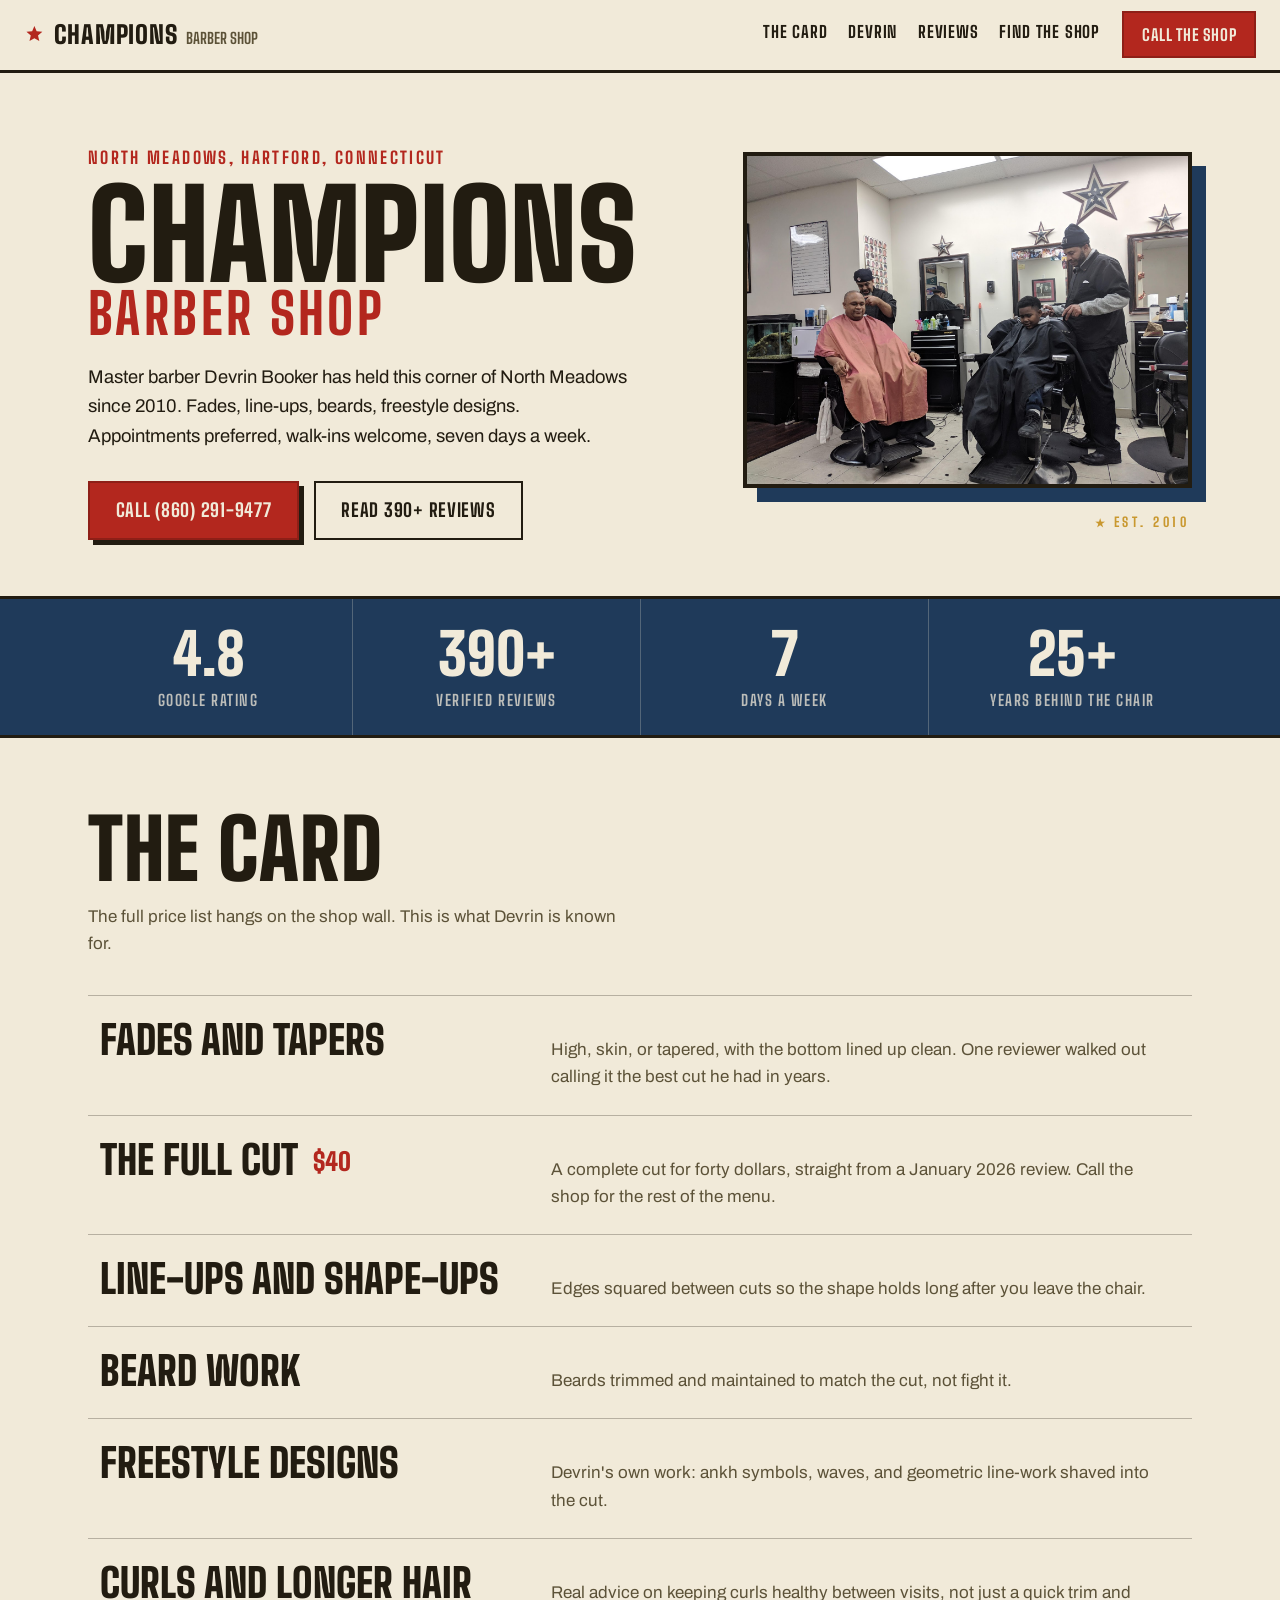
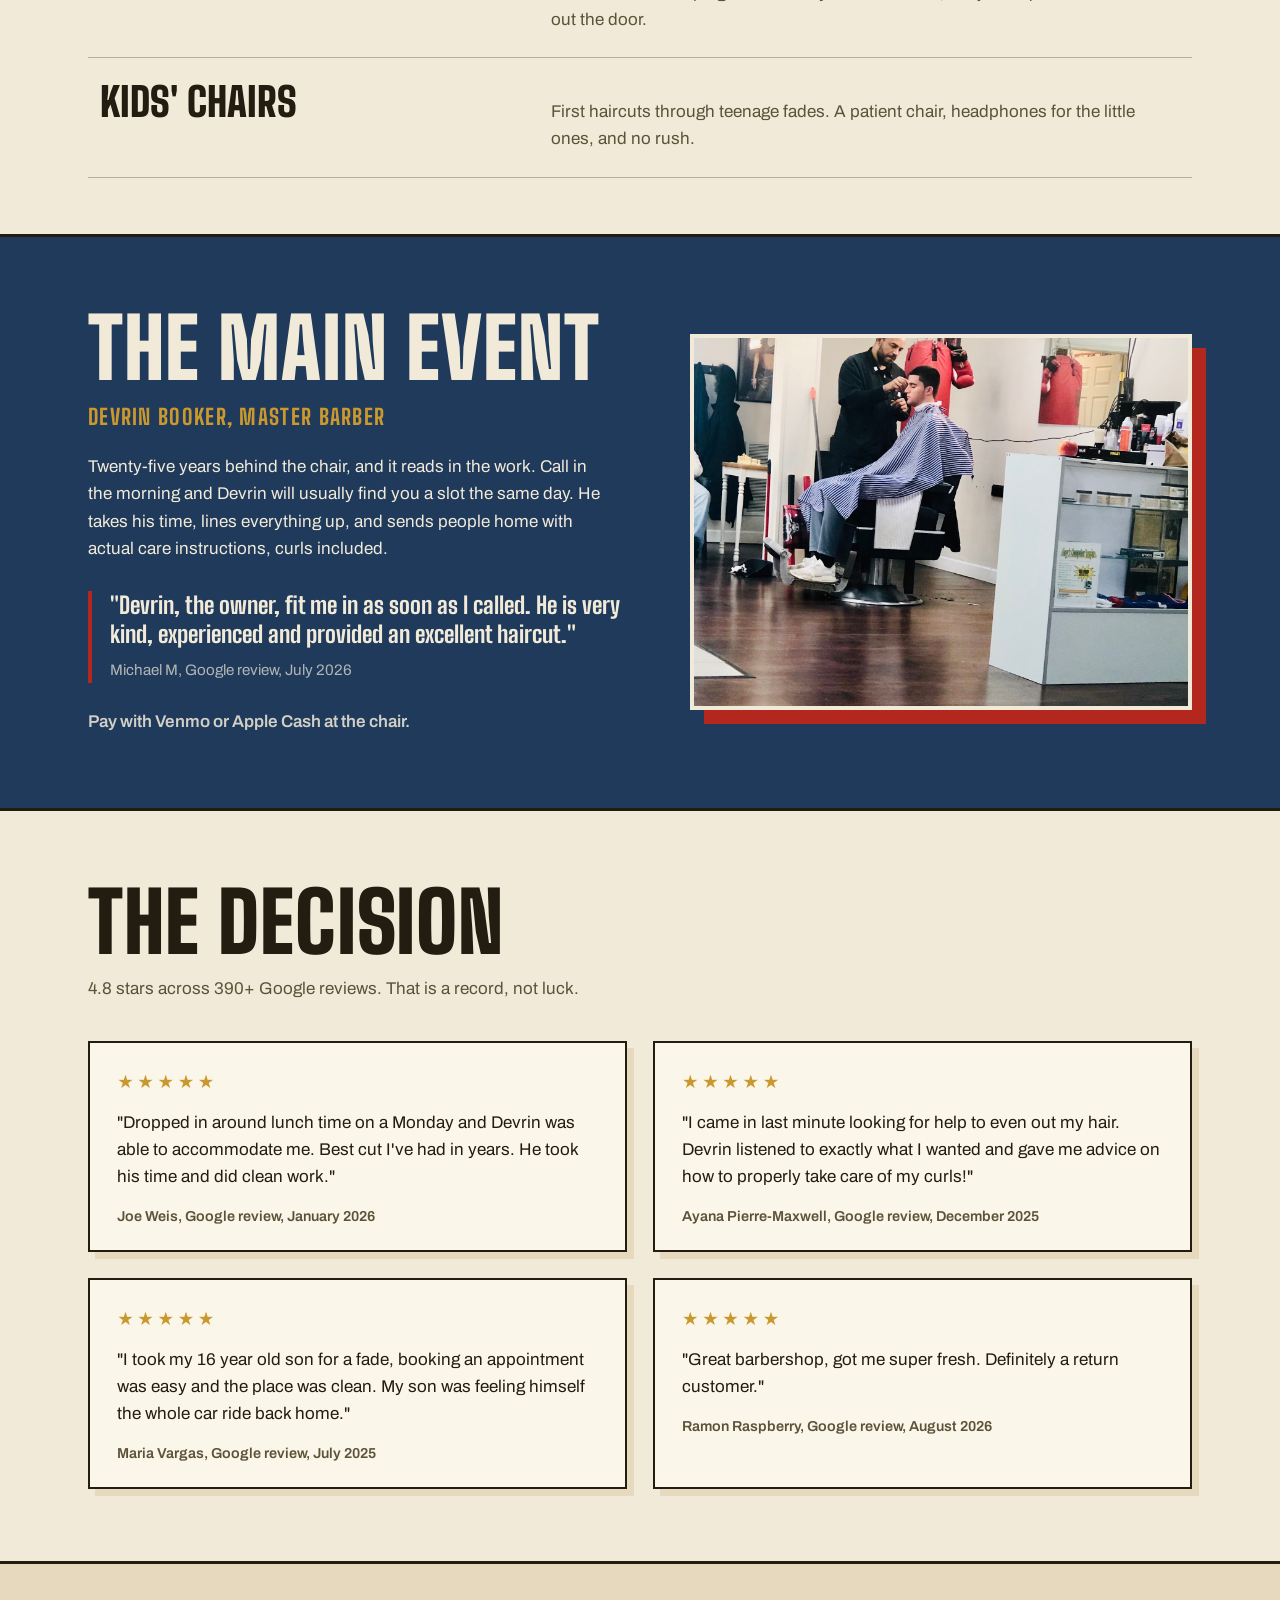
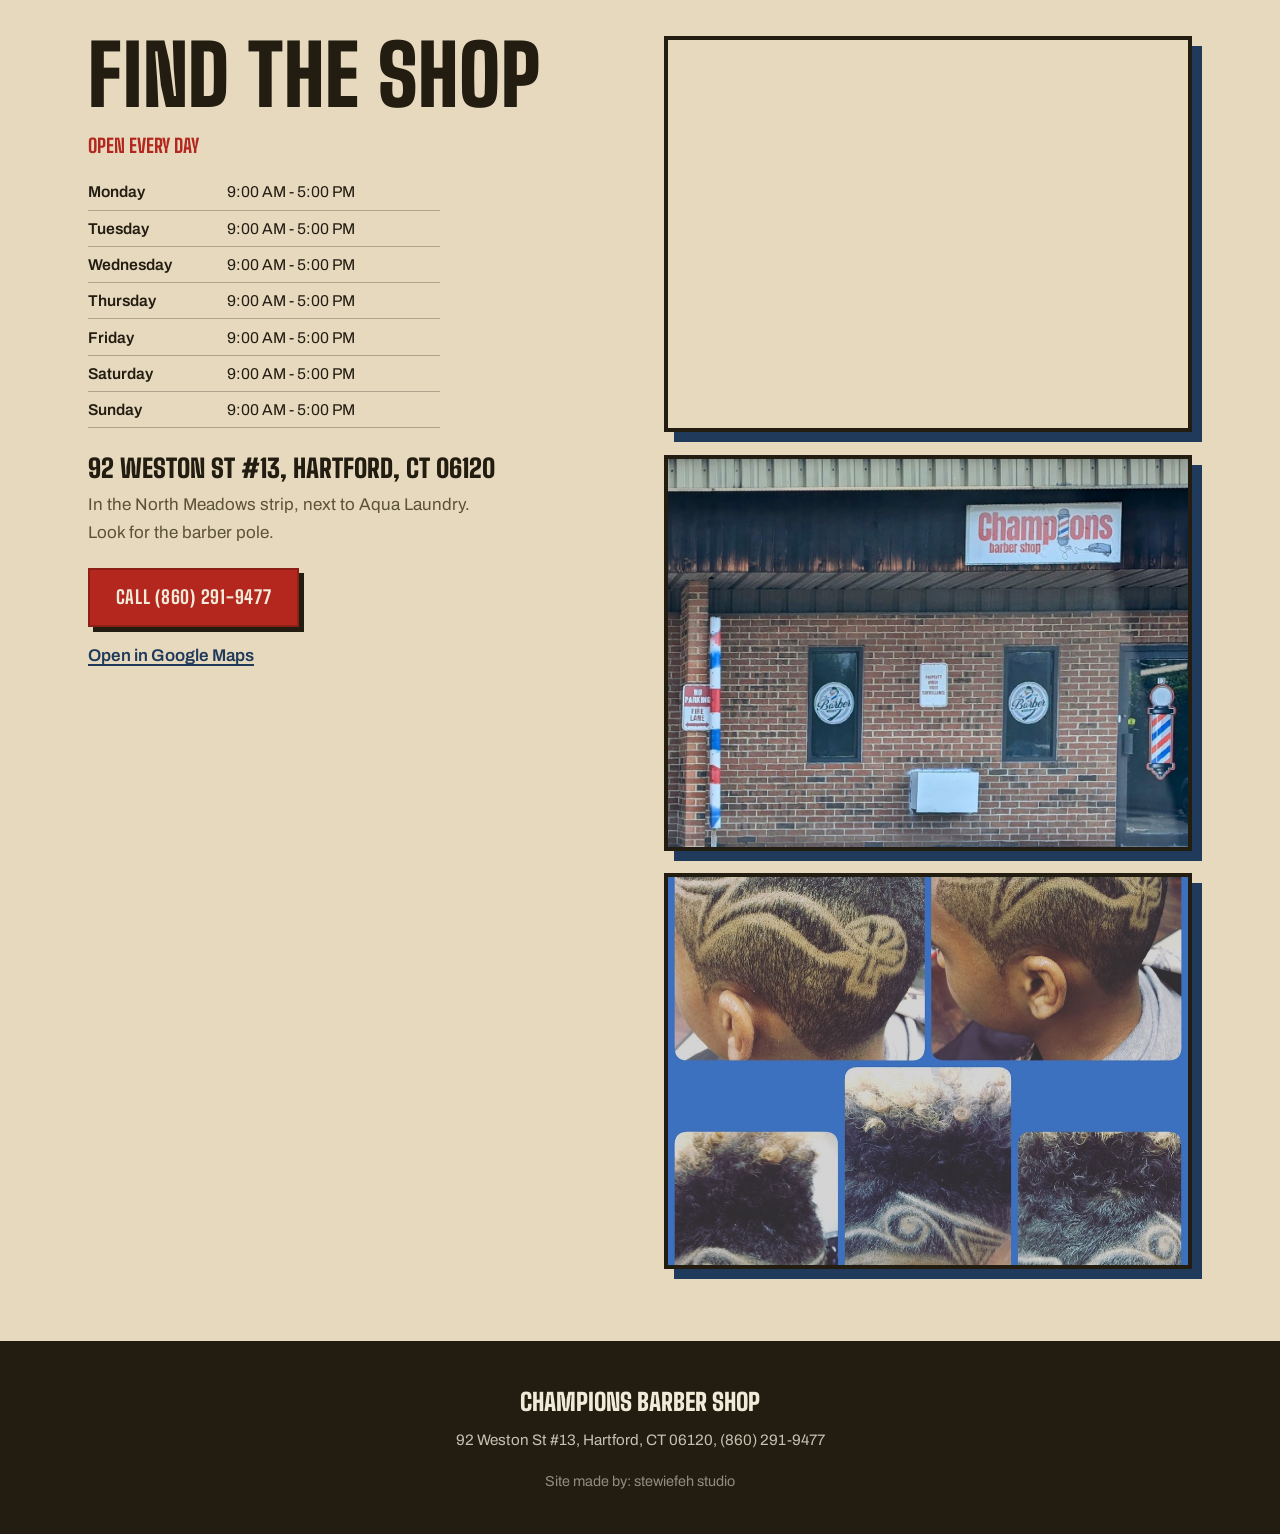
==== index.html @ edf08f4e "390+ review count, embed the Google Maps location in the visit section" ====
<!DOCTYPE html>
<html lang="en">
<head>
<meta charset="UTF-8">
<meta name="viewport" content="width=device-width, initial-scale=1.0">
<title>Champions Barber Shop | Master Barber Devrin Booker, Hartford CT</title>
<meta name="description" content="Champions Barber Shop, 92 Weston St, Hartford. Master barber Devrin Booker: fades, line-ups, beards, freestyle designs. 4.8 stars across 390+ reviews. Open seven days, 9 to 5. Call (860) 291-9477.">
<link rel="icon" type="image/svg+xml" href="favicon.svg">
<meta property="og:title" content="Champions Barber Shop, Hartford CT">
<meta property="og:description" content="Master barber Devrin Booker. Fades, line-ups, beards, freestyle designs. 4.8 stars across 390+ reviews. Open seven days a week.">
<meta property="og:type" content="website">
<meta property="og:image" content="img/storefront-neon.jpg">
<meta property="og:locale" content="en_US">
<link rel="preconnect" href="https://fonts.googleapis.com">
<link rel="preconnect" href="https://fonts.gstatic.com" crossorigin>
<link href="https://fonts.googleapis.com/css2?family=Big+Shoulders:opsz,wght@10..72,500;10..72,700;10..72,900&family=Archivo:wght@400;500;600;700&display=swap" rel="stylesheet">
<link rel="stylesheet" href="styles.css?v=11">
<script type="application/ld+json">
{
  "@context": "https://schema.org",
  "@type": "BarberShop",
  "name": "Champions Barber Shop",
  "telephone": "+18602919477",
  "address": {
    "@type": "PostalAddress",
    "streetAddress": "92 Weston St #13",
    "addressLocality": "Hartford",
    "addressRegion": "CT",
    "postalCode": "06120",
    "addressCountry": "US"
  },
  "openingHours": "Mo-Su 09:00-17:00",
  "aggregateRating": { "@type": "AggregateRating", "ratingValue": "4.8", "reviewCount": "391" }
}
</script>
</head>
<body>

<header class="topbar" id="top">
  <a class="brand" href="#top" aria-label="Champions Barber Shop, back to top">
    <svg class="brand-star" viewBox="0 0 64 64" aria-hidden="true"><path d="M32 6l6.9 16.3 17.6 1.5-13.4 11.6 4 17.2L32 43.7l-15.1 8.9 4-17.2L7.5 23.8l17.6-1.5z" fill="currentColor"/></svg>
    <span class="brand-word">Champions</span>
    <span class="brand-sub">Barber Shop</span>
  </a>
  <nav class="topnav" aria-label="Sections">
    <a href="#card">The Card</a>
    <a href="#main-event">Devrin</a>
    <a href="#decision">Reviews</a>
    <a href="#visit">Find the Shop</a>
  </nav>
  <a class="btn btn-call" href="tel:+18602919477">Call the shop</a>
</header>

<main>

<section class="hero">
  <div class="hero-copy">
    <p class="hero-where">North Meadows, Hartford, Connecticut</p>
    <h1 class="masthead">
      <span class="mast-line mast-1">Champions</span>
      <span class="mast-line mast-2">Barber Shop</span>
    </h1>
    <p class="hero-lede">Master barber Devrin Booker has held this corner of North Meadows since 2010. Fades, line-ups, beards, freestyle designs. Appointments preferred, walk-ins welcome, seven days a week.</p>
    <div class="hero-ctas">
      <a class="btn btn-primary" href="tel:+18602919477">Call (860) 291-9477</a>
      <a class="btn btn-ghost" href="#decision">Read 390+ reviews</a>
    </div>
  </div>
  <figure class="hero-photo">
    <img src="img/shop-interior.jpg" alt="Inside Champions Barber Shop, two barbers at work with the price list on the wall" width="1200" height="900" loading="eager">
      <figcaption class="photo-caption"><span class="star" aria-hidden="true">&#9733;</span> Est. 2010</figcaption>
  </figure>
</section>

<section class="tape" aria-label="The record in numbers">
  <div class="tape-grid">
    <div class="tape-cell"><span class="tape-num">4.8</span><span class="tape-label">Google rating</span></div>
    <div class="tape-cell"><span class="tape-num">390+</span><span class="tape-label">verified reviews</span></div>
    <div class="tape-cell"><span class="tape-num">7</span><span class="tape-label">days a week</span></div>
    <div class="tape-cell"><span class="tape-num">25+</span><span class="tape-label">years behind the chair</span></div>
  </div>
</section>

<section class="card-section" id="card">
  <div class="section-head">
    <h2 class="display">The Card</h2>
    <p class="section-note">The full price list hangs on the shop wall. This is what Devrin is known for.</p>
  </div>
  <ul class="bouts">
    <li class="bout">
      <h3>Fades and tapers</h3>
      <p>High, skin, or tapered, with the bottom lined up clean. One reviewer walked out calling it the best cut he had in years.</p>
    </li>
    <li class="bout">
      <h3>The full cut <span class="bout-price">$40</span></h3>
      <p>A complete cut for forty dollars, straight from a January 2026 review. Call the shop for the rest of the menu.</p>
    </li>
    <li class="bout">
      <h3>Line-ups and shape-ups</h3>
      <p>Edges squared between cuts so the shape holds long after you leave the chair.</p>
    </li>
    <li class="bout">
      <h3>Beard work</h3>
      <p>Beards trimmed and maintained to match the cut, not fight it.</p>
    </li>
    <li class="bout">
      <h3>Freestyle designs</h3>
      <p>Devrin's own work: ankh symbols, waves, and geometric line-work shaved into the cut.</p>
    </li>
    <li class="bout">
      <h3>Curls and longer hair</h3>
      <p>Real advice on keeping curls healthy between visits, not just a quick trim and out the door.</p>
    </li>
    <li class="bout">
      <h3>Kids' chairs</h3>
      <p>First haircuts through teenage fades. A patient chair, headphones for the little ones, and no rush.</p>
    </li>
  </ul>
</section>

<section class="main-event" id="main-event">
  <div class="event-inner">
    <div class="event-copy">
      <h2 class="display display-paper">The Main Event</h2>
      <p class="event-name">Devrin Booker, master barber</p>
      <p>Twenty-five years behind the chair, and it reads in the work. Call in the morning and Devrin will usually find you a slot the same day. He takes his time, lines everything up, and sends people home with actual care instructions, curls included.</p>
      <blockquote class="event-quote">
        <p>"Devrin, the owner, fit me in as soon as I called. He is very kind, experienced and provided an excellent haircut."</p>
        <cite>Michael M, Google review, July 2026</cite>
      </blockquote>
      <p class="event-pay">Pay with Venmo or Apple Cash at the chair.</p>
    </div>
    <figure class="event-photo">
      <img src="img/punching-bag.jpg" alt="Devrin cutting a client's hair, the shop's red punching bag in the corner behind them" width="1200" height="900">
    </figure>
  </div>
</section>

<section class="decision" id="decision">
  <div class="section-head">
    <h2 class="display">The Decision</h2>
    <p class="section-note">4.8 stars across 390+ Google reviews. That is a record, not luck.</p>
  </div>
  <div class="scorecards">
    <article class="scorecard">
      <p class="score-stars" aria-label="5 out of 5 stars"><span aria-hidden="true">&#9733;&#9733;&#9733;&#9733;&#9733;</span></p>
      <p class="score-quote">"Dropped in around lunch time on a Monday and Devrin was able to accommodate me. Best cut I've had in years. He took his time and did clean work."</p>
      <p class="score-meta">Joe Weis, Google review, January 2026</p>
    </article>
    <article class="scorecard">
      <p class="score-stars" aria-label="5 out of 5 stars"><span aria-hidden="true">&#9733;&#9733;&#9733;&#9733;&#9733;</span></p>
      <p class="score-quote">"I came in last minute looking for help to even out my hair. Devrin listened to exactly what I wanted and gave me advice on how to properly take care of my curls!"</p>
      <p class="score-meta">Ayana Pierre-Maxwell, Google review, December 2025</p>
    </article>
    <article class="scorecard">
      <p class="score-stars" aria-label="5 out of 5 stars"><span aria-hidden="true">&#9733;&#9733;&#9733;&#9733;&#9733;</span></p>
      <p class="score-quote">"I took my 16 year old son for a fade, booking an appointment was easy and the place was clean. My son was feeling himself the whole car ride back home."</p>
      <p class="score-meta">Maria Vargas, Google review, July 2025</p>
    </article>
    <article class="scorecard">
      <p class="score-stars" aria-label="5 out of 5 stars"><span aria-hidden="true">&#9733;&#9733;&#9733;&#9733;&#9733;</span></p>
      <p class="score-quote">"Great barbershop, got me super fresh. Definitely a return customer."</p>
      <p class="score-meta">Ramon Raspberry, Google review, August 2026</p>
    </article>
  </div>
</section>

<section class="visit" id="visit">
  <div class="visit-grid">
    <div class="visit-info">
      <h2 class="display">Find the Shop</h2>
      <p class="visit-hours-label">Open every day</p>
      <table class="hours">
        <caption class="sr-only">Opening hours, every day 9 AM to 5 PM</caption>
        <tbody>
          <tr><th scope="row">Monday</th><td>9:00 AM - 5:00 PM</td></tr>
          <tr><th scope="row">Tuesday</th><td>9:00 AM - 5:00 PM</td></tr>
          <tr><th scope="row">Wednesday</th><td>9:00 AM - 5:00 PM</td></tr>
          <tr><th scope="row">Thursday</th><td>9:00 AM - 5:00 PM</td></tr>
          <tr><th scope="row">Friday</th><td>9:00 AM - 5:00 PM</td></tr>
          <tr><th scope="row">Saturday</th><td>9:00 AM - 5:00 PM</td></tr>
          <tr><th scope="row">Sunday</th><td>9:00 AM - 5:00 PM</td></tr>
        </tbody>
      </table>
      <p class="visit-address">92 Weston St #13, Hartford, CT 06120</p>
      <p class="visit-detail">In the North Meadows strip, next to Aqua Laundry. Look for the barber pole.</p>
      <a class="btn btn-primary" href="tel:+18602919477">Call (860) 291-9477</a>
      <a class="maps-link" href="https://maps.google.com/?cid=4176339353806706583" target="_blank" rel="noopener">Open in Google Maps</a>
    </div>
    <div class="visit-photos">
      <iframe class="visit-map" src="https://www.google.com/maps?q=Champions%20Barber%20Shop%2C%2092%20Weston%20St%20%2313%2C%20Hartford%2C%20CT%2006120&output=embed" title="Map showing Champions Barber Shop at 92 Weston St, Hartford" allowfullscreen></iframe>
      <img src="img/storefront-pole.jpg" alt="The Champions Barber Shop storefront, brick facade with the barber pole out front" width="800" height="600">
      <img src="img/hair-art.jpg" alt="Freestyle designs shaved into clients' hair: an ankh, waves, and geometric patterns" width="800" height="600">
    </div>
  </div>
</section>

</main>

<footer class="footer">
  <p class="footer-name">Champions Barber Shop</p>
  <p class="footer-line">92 Weston St #13, Hartford, CT 06120, (860) 291-9477</p>
  <p class="footer-credit">Site made by: stewiefeh studio</p>
</footer>

</body>
</html>
---- styles.css ----
/* Champions Barber Shop: fight-card identity
   paper program stock, championship red, ring navy, gold reserved for stars */

:root {
  --paper: #F1EAD9;
  --paper-deep: #E6D9BE;
  --ink: #221C11;
  --ink-soft: #5C5238;
  --red: #B3271E;
  --red-deep: #8E1F17;
  --navy: #1F3A5A;
  --navy-deep: #16293F;
  --gold: #C9982F;
  --line: rgba(34, 28, 17, 0.28);
  --font-display: "Big Shoulders", "Arial Narrow", sans-serif;
  --font-body: "Archivo", system-ui, sans-serif;
}

* { margin: 0; padding: 0; box-sizing: border-box; }

html { scroll-behavior: smooth; }

body {
  background: var(--paper);
  color: var(--ink);
  font-family: var(--font-body);
  font-size: 1.0625rem;
  line-height: 1.6;
  -webkit-font-smoothing: antialiased;
}

img { display: block; max-width: 100%; height: auto; }

a { color: inherit; }

:focus-visible {
  outline: 3px solid var(--red);
  outline-offset: 3px;
}

.sr-only {
  position: absolute; width: 1px; height: 1px;
  overflow: hidden; clip: rect(0 0 0 0); white-space: nowrap;
}

/* ---------- type ---------- */

.display {
  font-family: var(--font-display);
  font-weight: 900;
  font-size: clamp(2.9rem, 7vw, 5.2rem);
  line-height: 0.94;
  text-transform: uppercase;
  letter-spacing: 0.01em;
}

.display-paper { color: var(--paper); }

.section-head {
  max-width: 69rem;
  margin: 0 auto;
}

.section-note {
  margin-top: 0.9rem;
  max-width: 34rem;
  color: var(--ink-soft);
}

/* ---------- buttons ---------- */

.btn {
  display: inline-block;
  font-family: var(--font-display);
  font-weight: 700;
  font-size: 1.15rem;
  letter-spacing: 0.04em;
  text-transform: uppercase;
  text-decoration: none;
  padding: 0.8rem 1.6rem;
  border: 2px solid var(--ink);
  transition: transform 0.18s ease, box-shadow 0.18s ease, background-color 0.18s ease, color 0.18s ease;
}

.btn-primary {
  background: var(--red);
  border-color: var(--red-deep);
  color: var(--paper);
  box-shadow: 5px 5px 0 var(--ink);
}

.btn-primary:hover {
  transform: translate(-2px, -2px);
  box-shadow: 8px 8px 0 var(--ink);
}

.btn-primary:active { transform: translate(2px, 2px); box-shadow: 1px 1px 0 var(--ink); }

.btn-ghost {
  background: transparent;
  color: var(--ink);
  border-color: var(--ink);
}

.btn-ghost:hover { background: var(--ink); color: var(--paper); }

.btn-call {
  background: var(--red);
  border-color: var(--red-deep);
  color: var(--paper);
  padding: 0.55rem 1.1rem;
  font-size: 1rem;
  box-shadow: none;
}

.btn-call:hover { background: var(--red-deep); transform: none; }

/* ---------- topbar ---------- */

.topbar {
  position: sticky;
  top: 0;
  z-index: 20;
  display: flex;
  align-items: center;
  gap: 1.4rem;
  padding: 0.7rem 1.5rem;
  background: var(--paper);
  border-bottom: 3px solid var(--ink);
}

.brand {
  display: flex;
  align-items: baseline;
  gap: 0.55rem;
  text-decoration: none;
}

.brand-star { width: 1.3rem; height: 1.3rem; color: var(--red); align-self: center; }

.brand-word {
  font-family: var(--font-display);
  font-weight: 900;
  font-size: 1.55rem;
  text-transform: uppercase;
  letter-spacing: 0.03em;
}

.brand-sub {
  font-family: var(--font-display);
  font-weight: 600;
  font-size: 0.95rem;
  text-transform: uppercase;
  color: var(--ink-soft);
}

.topnav {
  display: flex;
  gap: 1.3rem;
  margin-left: auto;
}

.topnav a {
  font-family: var(--font-display);
  font-weight: 700;
  font-size: 1.02rem;
  text-transform: uppercase;
  letter-spacing: 0.05em;
  text-decoration: none;
  color: var(--ink);
  border-bottom: 3px solid transparent;
  padding-bottom: 0.15rem;
  transition: border-color 0.18s ease;
}

.topnav a:hover { border-bottom-color: var(--red); }

/* ---------- hero ---------- */

.hero {
  display: grid;
  grid-template-columns: minmax(0, 1.15fr) minmax(0, 0.85fr);
  gap: 3rem;
  align-items: center;
  max-width: 72rem;
  margin: 0 auto;
  padding: 4.5rem 1.5rem 3.5rem;
}

.hero-where {
  font-family: var(--font-display);
  font-weight: 700;
  font-size: 1.05rem;
  letter-spacing: 0.14em;
  text-transform: uppercase;
  color: var(--red);
}

.masthead {
  margin-top: 0.6rem;
  font-family: var(--font-display);
  text-transform: uppercase;
  line-height: 0.88;
}

.mast-line { display: block; }

.mast-1 {
  font-size: clamp(3.6rem, 9.6vw, 8.2rem);
  font-weight: 900;
  letter-spacing: 0.005em;
}

.mast-2 {
  font-size: clamp(1.8rem, 4.4vw, 3.7rem);
  font-weight: 700;
  color: var(--red);
  letter-spacing: 0.06em;
}

.hero-lede {
  margin-top: 1.5rem;
  max-width: 34rem;
  font-size: 1.15rem;
}

.hero-ctas {
  margin-top: 1.9rem;
  display: flex;
  flex-wrap: wrap;
  gap: 0.9rem;
}

.hero-photo {
  position: relative;
  margin: 0;
}

.hero-photo img {
  border: 4px solid var(--ink);
  box-shadow: 14px 14px 0 var(--navy);
  aspect-ratio: 4 / 3;
  object-fit: cover;
  width: 100%;
}

.photo-caption {
  display: flex;
  justify-content: flex-end;
  align-items: center;
  gap: 0.55rem;
  margin-top: 1.5rem;
  padding-right: 0.15rem;
  font-family: var(--font-display);
  font-size: 0.82rem;
  font-weight: 700;
  letter-spacing: 0.28em;
  text-transform: uppercase;
  color: var(--gold);
}

.photo-caption .star { font-size: 0.7rem; letter-spacing: 0; }





/* ---------- tape (tale of the tape) ---------- */

.tape {
  border-top: 3px solid var(--ink);
  border-bottom: 3px solid var(--ink);
  background: var(--navy);
  color: var(--paper);
}

.tape-grid {
  max-width: 72rem;
  margin: 0 auto;
  display: grid;
  grid-template-columns: repeat(4, 1fr);
}

.tape-cell {
  padding: 1.6rem 1rem 1.4rem;
  text-align: center;
  border-left: 1px solid rgba(241, 234, 217, 0.25);
}

.tape-cell:first-child { border-left: none; }

.tape-num {
  display: block;
  font-family: var(--font-display);
  font-weight: 900;
  font-size: clamp(2.4rem, 4.5vw, 3.6rem);
  line-height: 1;
}

.tape-label {
  display: block;
  margin-top: 0.35rem;
  font-family: var(--font-display);
  font-weight: 600;
  font-size: 0.95rem;
  letter-spacing: 0.1em;
  text-transform: uppercase;
  color: rgba(241, 234, 217, 0.75);
}

/* ---------- the card ---------- */

.card-section { max-width: 72rem; margin: 0 auto; padding: 4.5rem 1.5rem 3.5rem; }

.bouts { list-style: none; margin-top: 2.4rem; }

.bout {
  display: grid;
  grid-template-columns: minmax(0, 0.8fr) minmax(0, 1.2fr);
  gap: 2rem;
  align-items: baseline;
  padding: 1.5rem 0.75rem;
  border-top: 1px solid var(--line);
  transition: background-color 0.2s ease;
}

.bout:last-child { border-bottom: 1px solid var(--line); }

.bout:hover { background: var(--paper-deep); }

.bout h3 {
  font-family: var(--font-display);
  font-weight: 900;
  font-size: clamp(1.7rem, 3.4vw, 2.5rem);
  line-height: 1;
  text-transform: uppercase;
}

.bout-price {
  font-size: 0.62em;
  color: var(--red);
  margin-left: 0.35rem;
  vertical-align: middle;
}

.bout p { color: var(--ink-soft); max-width: 38rem; }

/* ---------- main event ---------- */

.main-event {
  background: var(--navy);
  color: var(--paper);
  border-top: 3px solid var(--ink);
  border-bottom: 3px solid var(--ink);
}

.event-inner {
  max-width: 72rem;
  margin: 0 auto;
  padding: 4.5rem 1.5rem;
  display: grid;
  grid-template-columns: minmax(0, 1.05fr) minmax(0, 0.95fr);
  gap: 3rem;
  align-items: center;
}

.event-name {
  margin-top: 0.8rem;
  font-family: var(--font-display);
  font-weight: 700;
  font-size: 1.35rem;
  letter-spacing: 0.06em;
  text-transform: uppercase;
  color: var(--gold);
}

.event-copy > p:not(.event-name):not(.event-pay) { margin-top: 1.2rem; max-width: 32rem; }

.event-copy p + p { margin-top: 1rem; }

.event-quote {
  margin-top: 1.8rem;
  padding-left: 1.1rem;
  border-left: 4px solid var(--red);
}

.event-quote p {
  font-family: var(--font-display);
  font-weight: 700;
  font-size: 1.45rem;
  line-height: 1.25;
}

.event-quote cite {
  display: block;
  margin-top: 0.6rem;
  font-style: normal;
  font-size: 0.95rem;
  color: rgba(241, 234, 217, 0.7);
}

.event-pay {
  margin-top: 1.6rem;
  font-weight: 600;
  color: rgba(241, 234, 217, 0.85);
}

.event-photo img {
  border: 4px solid var(--paper);
  box-shadow: 14px 14px 0 var(--red);
  aspect-ratio: 4 / 3;
  object-fit: cover;
  width: 100%;
}

/* ---------- the decision ---------- */

.decision { max-width: 72rem; margin: 0 auto; padding: 4.5rem 1.5rem; }

.scorecards {
  margin-top: 2.4rem;
  display: grid;
  grid-template-columns: repeat(2, 1fr);
  gap: 1.6rem;
}

.scorecard {
  background: #FBF6EA;
  border: 2px solid var(--ink);
  padding: 1.6rem 1.7rem 1.4rem;
  box-shadow: 7px 7px 0 var(--paper-deep);
  transition: transform 0.22s ease, box-shadow 0.22s ease;
}

.scorecard:hover {
  transform: translateY(-4px) rotate(-0.4deg);
  box-shadow: 10px 11px 0 var(--paper-deep);
}

.score-stars { color: var(--gold); font-size: 1.15rem; letter-spacing: 0.2em; }

.score-quote { margin-top: 0.7rem; }

.score-meta {
  margin-top: 0.9rem;
  font-size: 0.9rem;
  font-weight: 600;
  color: var(--ink-soft);
}

/* ---------- visit ---------- */

.visit { border-top: 3px solid var(--ink); background: var(--paper-deep); }

.visit-grid {
  max-width: 72rem;
  margin: 0 auto;
  padding: 4.5rem 1.5rem;
  display: grid;
  grid-template-columns: minmax(0, 1fr) minmax(0, 1fr);
  gap: 3rem;
  align-items: start;
}

.visit-hours-label {
  margin-top: 1rem;
  font-family: var(--font-display);
  font-weight: 700;
  font-size: 1.2rem;
  text-transform: uppercase;
  color: var(--red);
}

.hours {
  margin-top: 0.8rem;
  border-collapse: collapse;
  width: 100%;
  max-width: 22rem;
}

.hours th, .hours td {
  text-align: left;
  padding: 0.32rem 0;
  border-bottom: 1px solid var(--line);
  font-size: 0.98rem;
}

.hours th { font-weight: 600; }

.visit-address {
  margin-top: 1.6rem;
  font-family: var(--font-display);
  font-weight: 900;
  font-size: 1.6rem;
  line-height: 1.15;
  text-transform: uppercase;
}

.visit-detail { margin-top: 0.5rem; color: var(--ink-soft); max-width: 24rem; }

.visit-info .btn-primary { margin-top: 1.4rem; }

.maps-link {
  display: block;
  width: fit-content;
  margin-top: 0.9rem;
  font-weight: 600;
  color: var(--navy);
  text-decoration-thickness: 2px;
  text-underline-offset: 3px;
}

.maps-link:hover { color: var(--red); }

.visit-photos { display: grid; gap: 1.4rem; }

.visit-map {
  width: 100%;
  aspect-ratio: 4 / 3;
  border: 4px solid var(--ink);
  box-shadow: 10px 10px 0 var(--navy);
}

.visit-photos img {
  border: 4px solid var(--ink);
  box-shadow: 10px 10px 0 var(--navy);
  aspect-ratio: 4 / 3;
  object-fit: cover;
  width: 100%;
}

/* ---------- footer ---------- */

.footer {
  background: var(--ink);
  color: rgba(241, 234, 217, 0.8);
  text-align: center;
  padding: 2.6rem 1.5rem;
}

.footer-name {
  font-family: var(--font-display);
  font-weight: 900;
  font-size: 1.5rem;
  text-transform: uppercase;
  color: var(--paper);
}

.footer-line { margin-top: 0.4rem; font-size: 0.95rem; }

.footer-credit { margin-top: 1.1rem; font-size: 0.9rem; color: rgba(241, 234, 217, 0.55); }

.mast-line {
  clip-path: inset(0 100% 0 0);
  animation: stamp 0.55s cubic-bezier(0.2, 0.8, 0.3, 1) forwards;
}

.mast-2 { animation-delay: 0.12s; }

.hero-where, .hero-lede, .hero-ctas, .hero-photo {
  opacity: 0;
  animation: rise 0.45s ease forwards;
}

.hero-where { animation-delay: 0.04s; }
.hero-lede { animation-delay: 0.14s; }
.hero-ctas { animation-delay: 0.22s; }
.hero-photo { animation-delay: 0.16s; }


@keyframes stamp { to { clip-path: inset(0 0 0 0); } }

@keyframes rise { to { opacity: 1; transform: none; } }


@media (prefers-reduced-motion: reduce) {
  html { scroll-behavior: auto; }
  .mast-line { clip-path: none; animation: none; }
  .hero-where, .hero-lede, .hero-ctas, .hero-photo { animation: none; opacity: 1; }
  .btn, .scorecard, .bout, .topnav a { transition: none; }
}

/* ---------- responsive ---------- */

@media (max-width: 920px) {
  .tape-label { font-size: 1.05rem; }
  .hero { grid-template-columns: 1fr; gap: 2.4rem; padding-top: 3.2rem; }
  .hero-photo { max-width: 34rem; }
  .tape-grid { grid-template-columns: repeat(2, 1fr); }
  .tape-cell:nth-child(odd) { border-left: none; }
  .tape-cell:nth-child(n+3) { border-top: 1px solid rgba(241, 234, 217, 0.25); }
  .bout { grid-template-columns: 1fr; gap: 0.5rem; padding: 1.25rem 0.5rem; }
  .event-inner { grid-template-columns: 1fr; gap: 2.2rem; }
  .scorecards { grid-template-columns: 1fr; }
  .visit-grid { grid-template-columns: 1fr; gap: 2.4rem; }
}

@media (max-width: 700px) {
  .topnav { display: none; }
  .brand-sub { display: none; }
  .topbar { justify-content: space-between; }
  .display { font-size: clamp(2.5rem, 10vw, 3.4rem); }
}
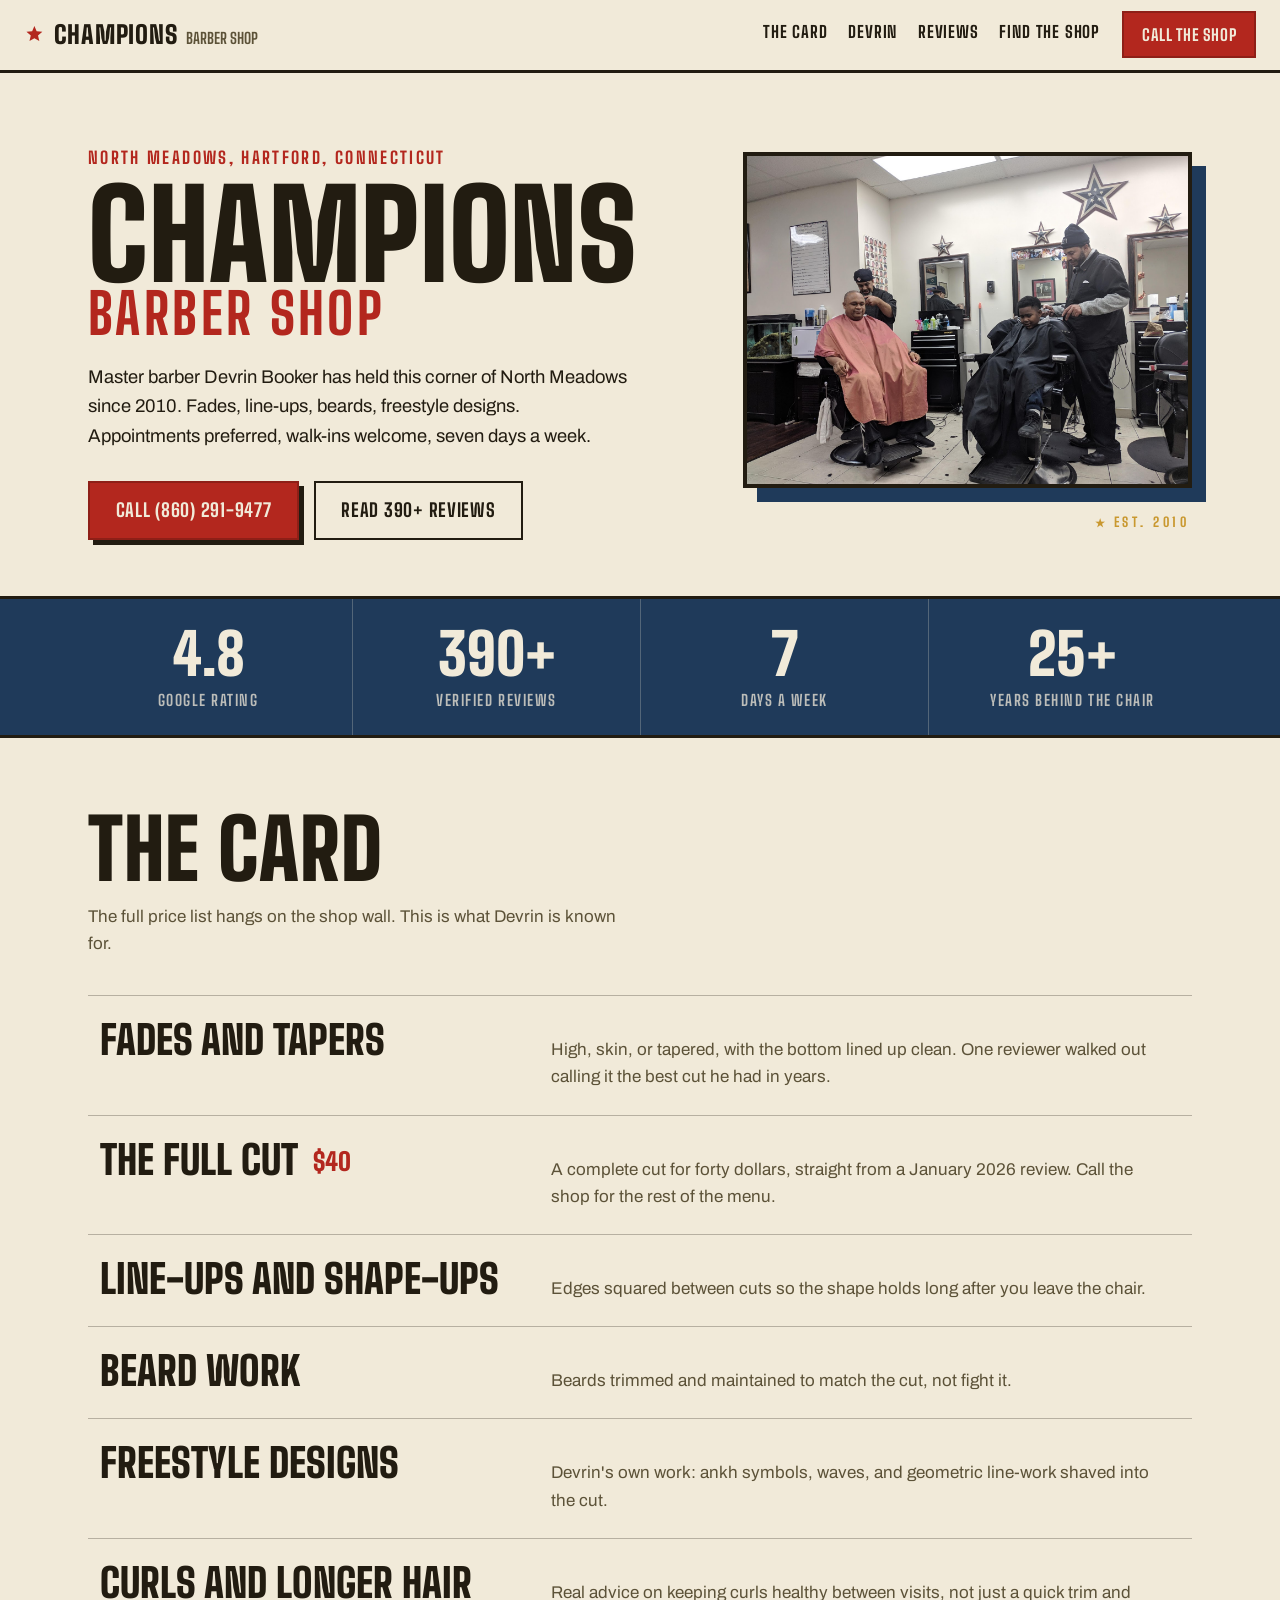
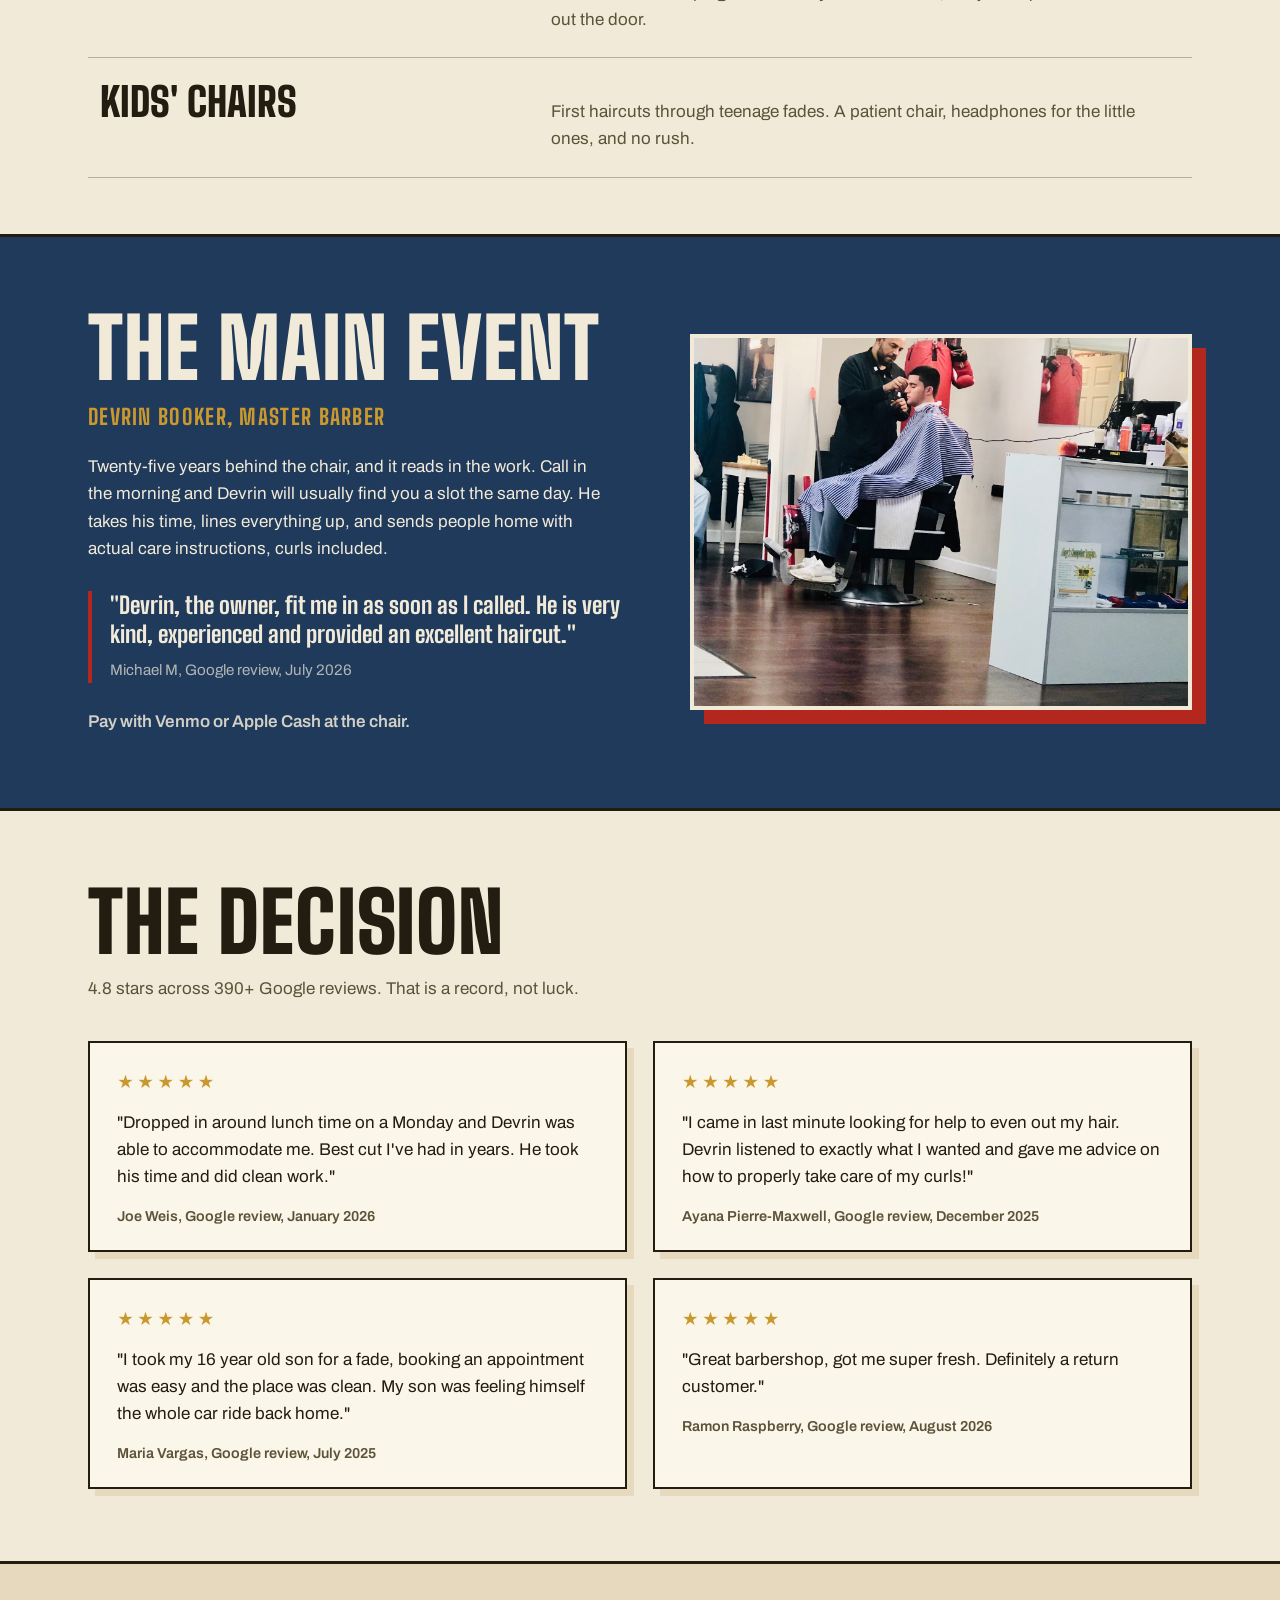
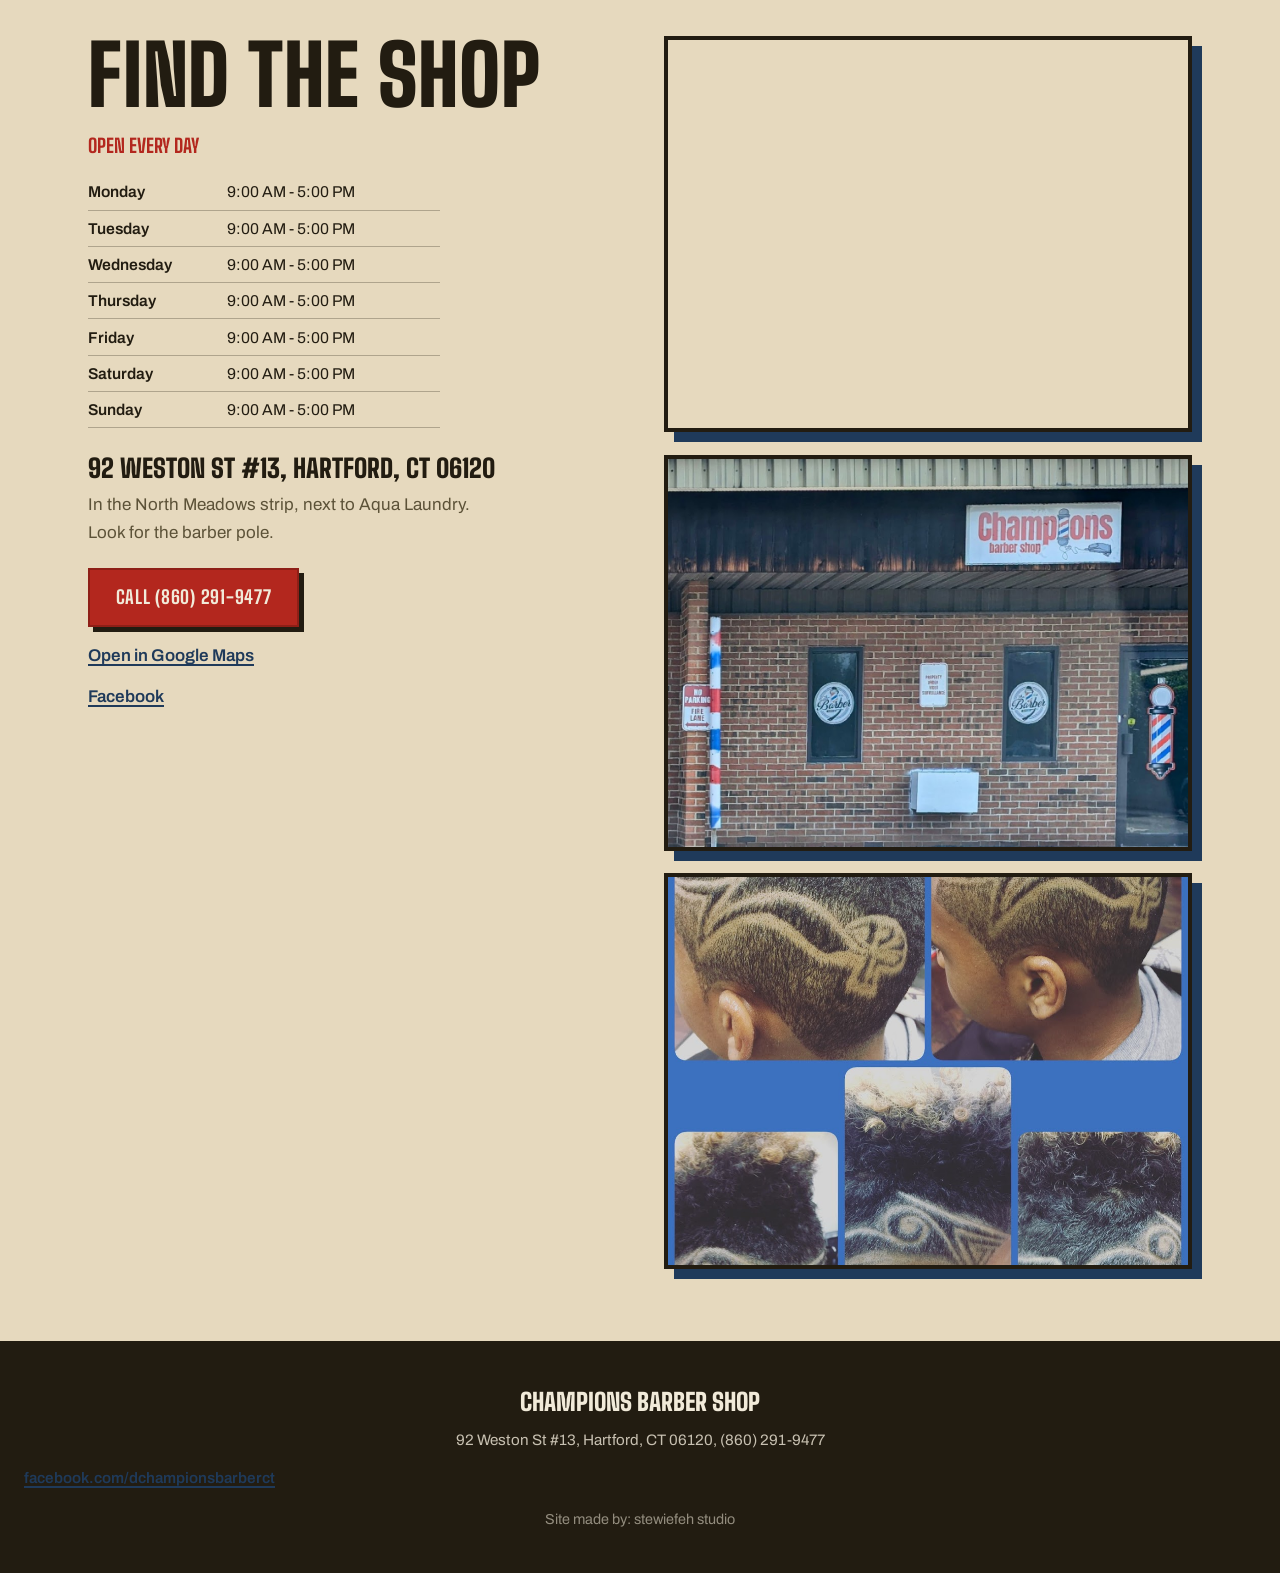
==== commit a8134ba2: "Add the shop's Facebook page to the visit section, footer, and schema" ====
--- a/index.html
+++ b/index.html
@@ -30,6 +30,7 @@
     "addressCountry": "US"
   },
   "openingHours": "Mo-Su 09:00-17:00",
+  "sameAs": [ "https://www.facebook.com/dchampionsbarberct/" ],
   "aggregateRating": { "@type": "AggregateRating", "ratingValue": "4.8", "reviewCount": "391" }
 }
 </script>
@@ -186,6 +187,7 @@
       <p class="visit-detail">In the North Meadows strip, next to Aqua Laundry. Look for the barber pole.</p>
       <a class="btn btn-primary" href="tel:+18602919477">Call (860) 291-9477</a>
       <a class="maps-link" href="https://maps.google.com/?cid=4176339353806706583" target="_blank" rel="noopener">Open in Google Maps</a>
+      <a class="maps-link" href="https://www.facebook.com/dchampionsbarberct/" target="_blank" rel="noopener">Facebook</a>
     </div>
     <div class="visit-photos">
       <iframe class="visit-map" src="https://www.google.com/maps?q=Champions%20Barber%20Shop%2C%2092%20Weston%20St%20%2313%2C%20Hartford%2C%20CT%2006120&output=embed" title="Map showing Champions Barber Shop at 92 Weston St, Hartford" allowfullscreen></iframe>
@@ -200,6 +202,7 @@
 <footer class="footer">
   <p class="footer-name">Champions Barber Shop</p>
   <p class="footer-line">92 Weston St #13, Hartford, CT 06120, (860) 291-9477</p>
+  <p class="footer-line"><a class="maps-link" href="https://www.facebook.com/dchampionsbarberct/" target="_blank" rel="noopener">facebook.com/dchampionsbarberct</a></p>
   <p class="footer-credit">Site made by: stewiefeh studio</p>
 </footer>
 
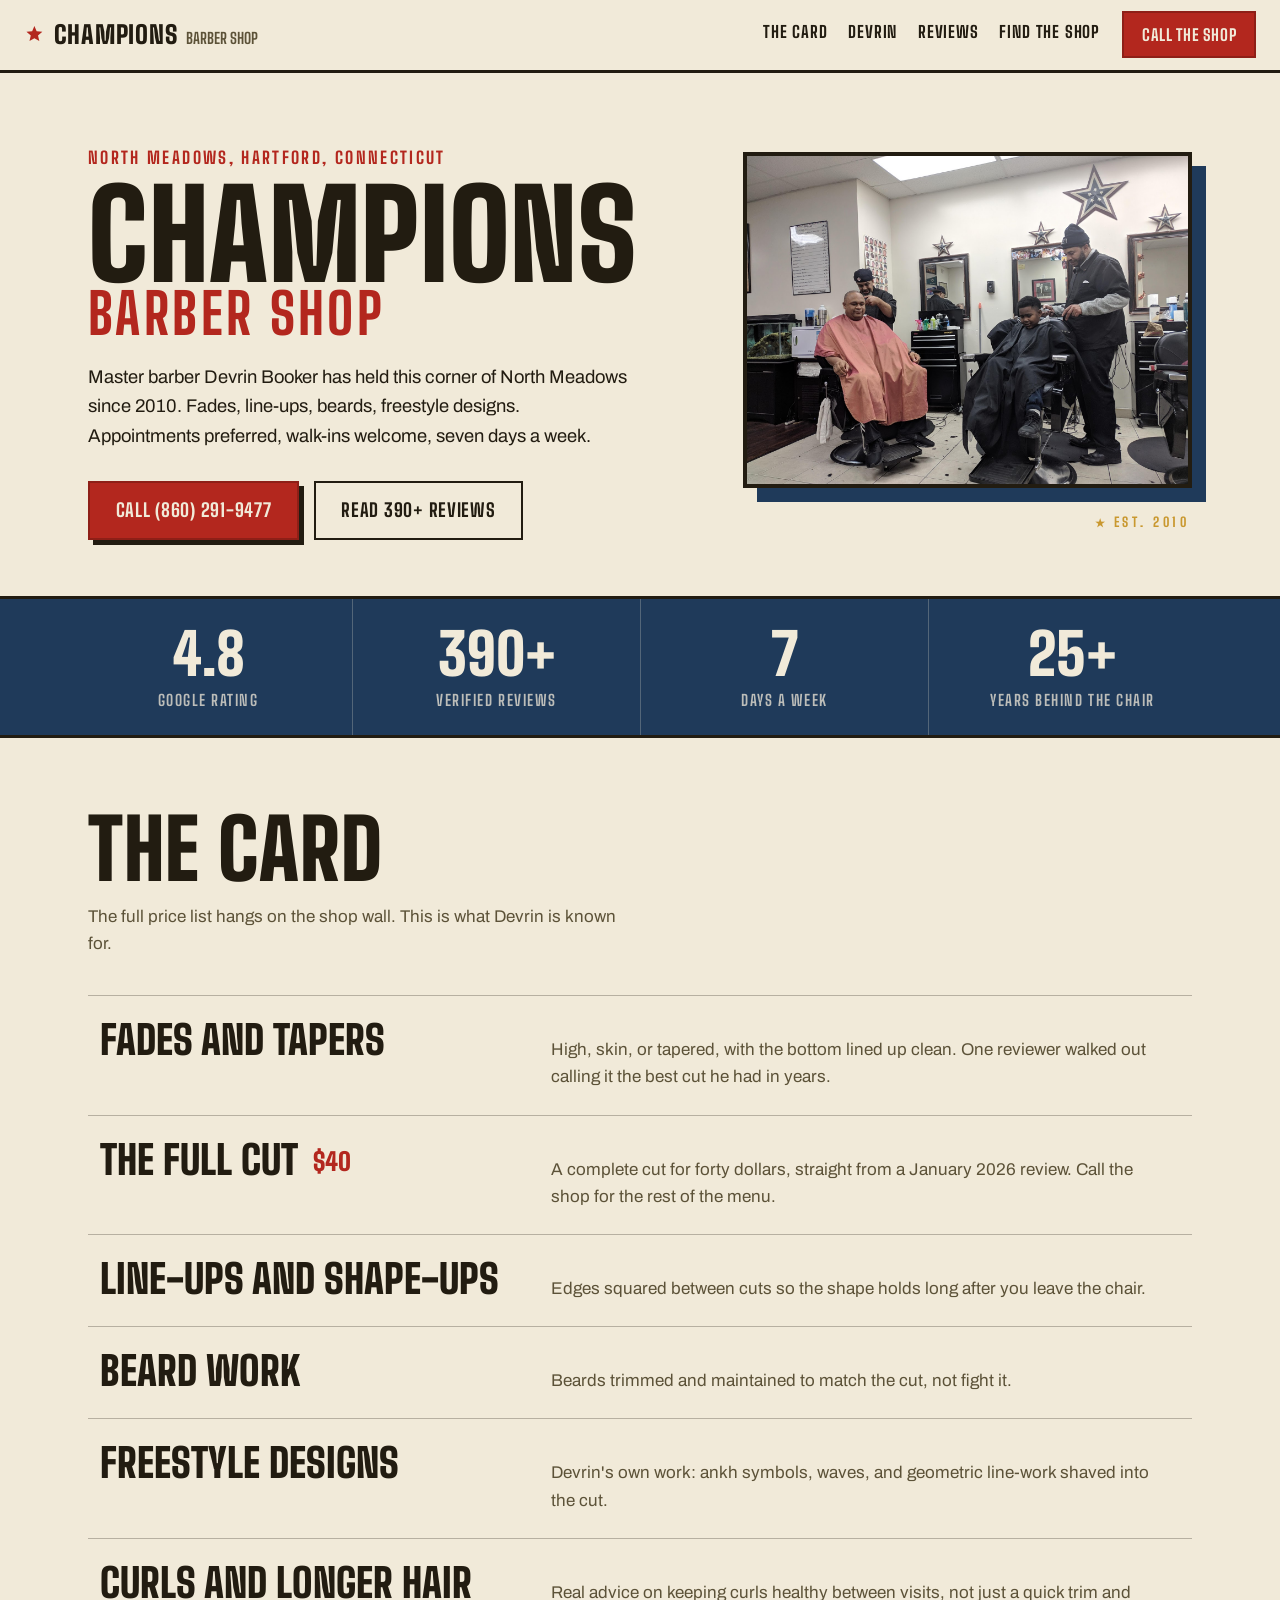
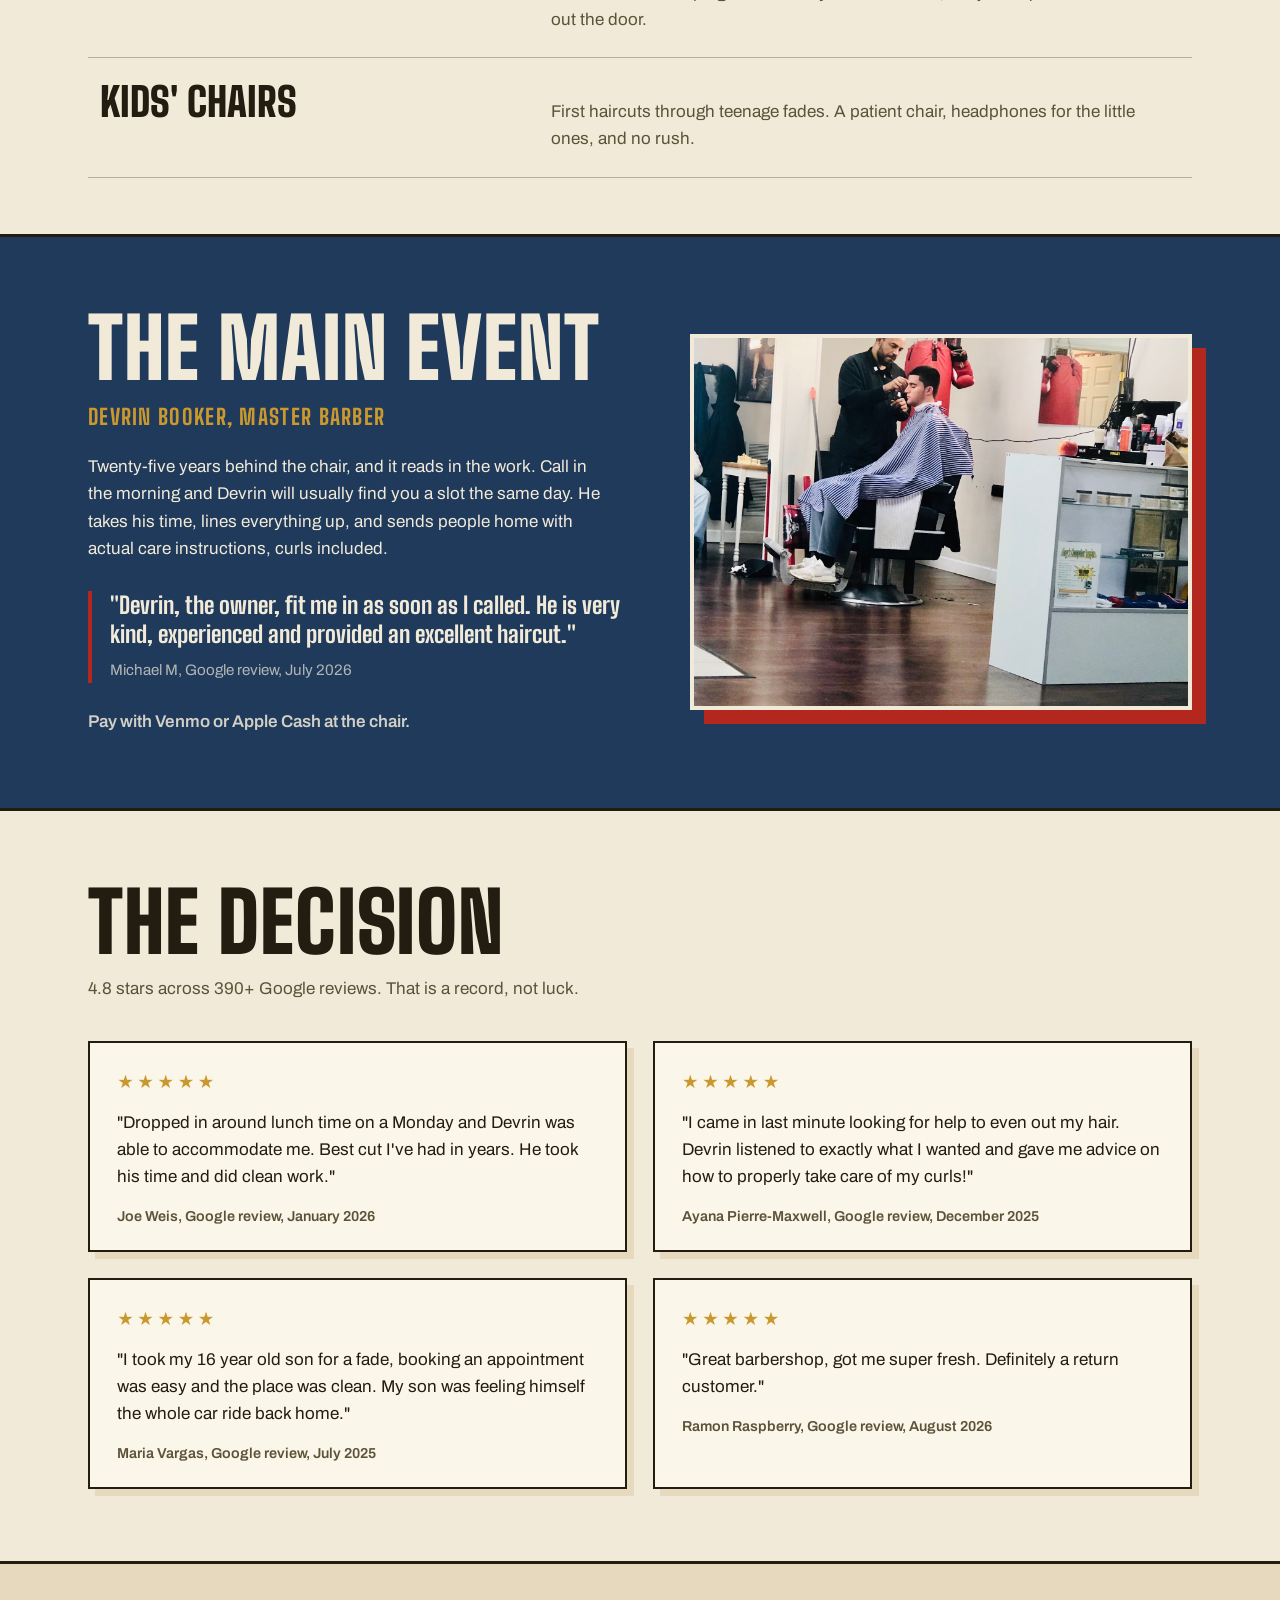
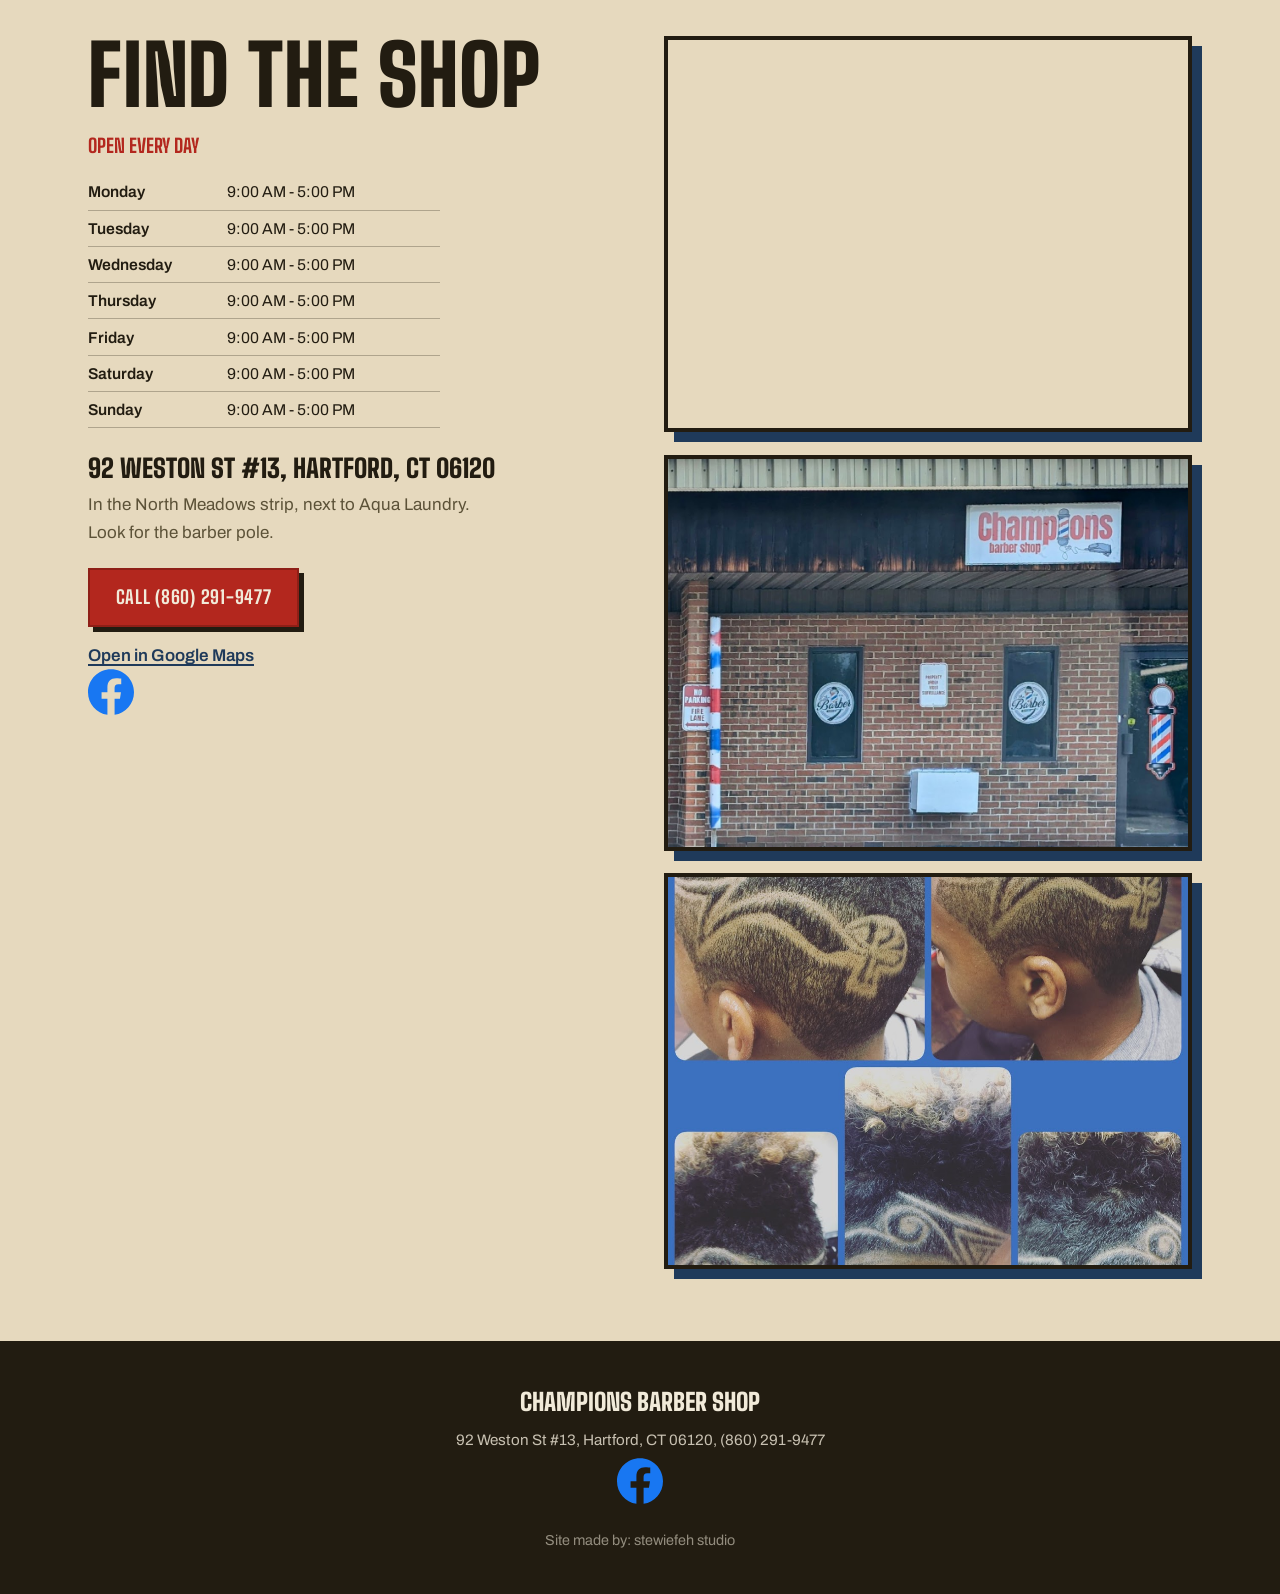
==== commit f019540f: "Swap the Facebook links for proper Facebook logo buttons" ====
--- a/index.html
+++ b/index.html
@@ -14,7 +14,7 @@
 <link rel="preconnect" href="https://fonts.googleapis.com">
 <link rel="preconnect" href="https://fonts.gstatic.com" crossorigin>
 <link href="https://fonts.googleapis.com/css2?family=Big+Shoulders:opsz,wght@10..72,500;10..72,700;10..72,900&family=Archivo:wght@400;500;600;700&display=swap" rel="stylesheet">
-<link rel="stylesheet" href="styles.css?v=11">
+<link rel="stylesheet" href="styles.css?v=12">
 <script type="application/ld+json">
 {
   "@context": "https://schema.org",
@@ -187,7 +187,7 @@
       <p class="visit-detail">In the North Meadows strip, next to Aqua Laundry. Look for the barber pole.</p>
       <a class="btn btn-primary" href="tel:+18602919477">Call (860) 291-9477</a>
       <a class="maps-link" href="https://maps.google.com/?cid=4176339353806706583" target="_blank" rel="noopener">Open in Google Maps</a>
-      <a class="maps-link" href="https://www.facebook.com/dchampionsbarberct/" target="_blank" rel="noopener">Facebook</a>
+      <a class="fb-btn" href="https://www.facebook.com/dchampionsbarberct/" target="_blank" rel="noopener" aria-label="Champions Barber Shop on Facebook" title="Facebook"><svg viewBox="0 0 24 24" aria-hidden="true" focusable="false"><path d="M24 12.073c0-6.627-5.373-12-12-12s-12 5.373-12 12c0 5.99 4.388 10.954 10.125 11.854v-8.385H7.078v-3.47h3.047V9.43c0-3.007 1.792-4.669 4.533-4.669 1.312 0 2.686.235 2.686.235v2.953H15.83c-1.491 0-1.956.925-1.956 1.874v2.25h3.328l-.532 3.47h-2.796v8.385C19.612 23.027 24 18.062 24 12.073z"/></svg></a>
     </div>
     <div class="visit-photos">
       <iframe class="visit-map" src="https://www.google.com/maps?q=Champions%20Barber%20Shop%2C%2092%20Weston%20St%20%2313%2C%20Hartford%2C%20CT%2006120&output=embed" title="Map showing Champions Barber Shop at 92 Weston St, Hartford" allowfullscreen></iframe>
@@ -202,7 +202,7 @@
 <footer class="footer">
   <p class="footer-name">Champions Barber Shop</p>
   <p class="footer-line">92 Weston St #13, Hartford, CT 06120, (860) 291-9477</p>
-  <p class="footer-line"><a class="maps-link" href="https://www.facebook.com/dchampionsbarberct/" target="_blank" rel="noopener">facebook.com/dchampionsbarberct</a></p>
+  <p class="footer-line"><a class="fb-btn" href="https://www.facebook.com/dchampionsbarberct/" target="_blank" rel="noopener" aria-label="Champions Barber Shop on Facebook" title="Facebook"><svg viewBox="0 0 24 24" aria-hidden="true" focusable="false"><path d="M24 12.073c0-6.627-5.373-12-12-12s-12 5.373-12 12c0 5.99 4.388 10.954 10.125 11.854v-8.385H7.078v-3.47h3.047V9.43c0-3.007 1.792-4.669 4.533-4.669 1.312 0 2.686.235 2.686.235v2.953H15.83c-1.491 0-1.956.925-1.956 1.874v2.25h3.328l-.532 3.47h-2.796v8.385C19.612 23.027 24 18.062 24 12.073z"/></svg></a></p>
   <p class="footer-credit">Site made by: stewiefeh studio</p>
 </footer>
 
--- a/styles.css
+++ b/styles.css
@@ -500,6 +500,26 @@
 
 .visit-info .btn-primary { margin-top: 1.4rem; }
 
+.fb-btn {
+  display: inline-flex;
+  width: 46px;
+  height: 46px;
+  color: #1877F2;
+  transition: transform 0.15s ease, color 0.15s ease;
+}
+
+.fb-btn svg {
+  width: 100%;
+  height: 100%;
+  fill: currentColor;
+  display: block;
+}
+
+.fb-btn:hover {
+  color: #0e5bd1;
+  transform: translateY(-2px);
+}
+
 .maps-link {
   display: block;
   width: fit-content;
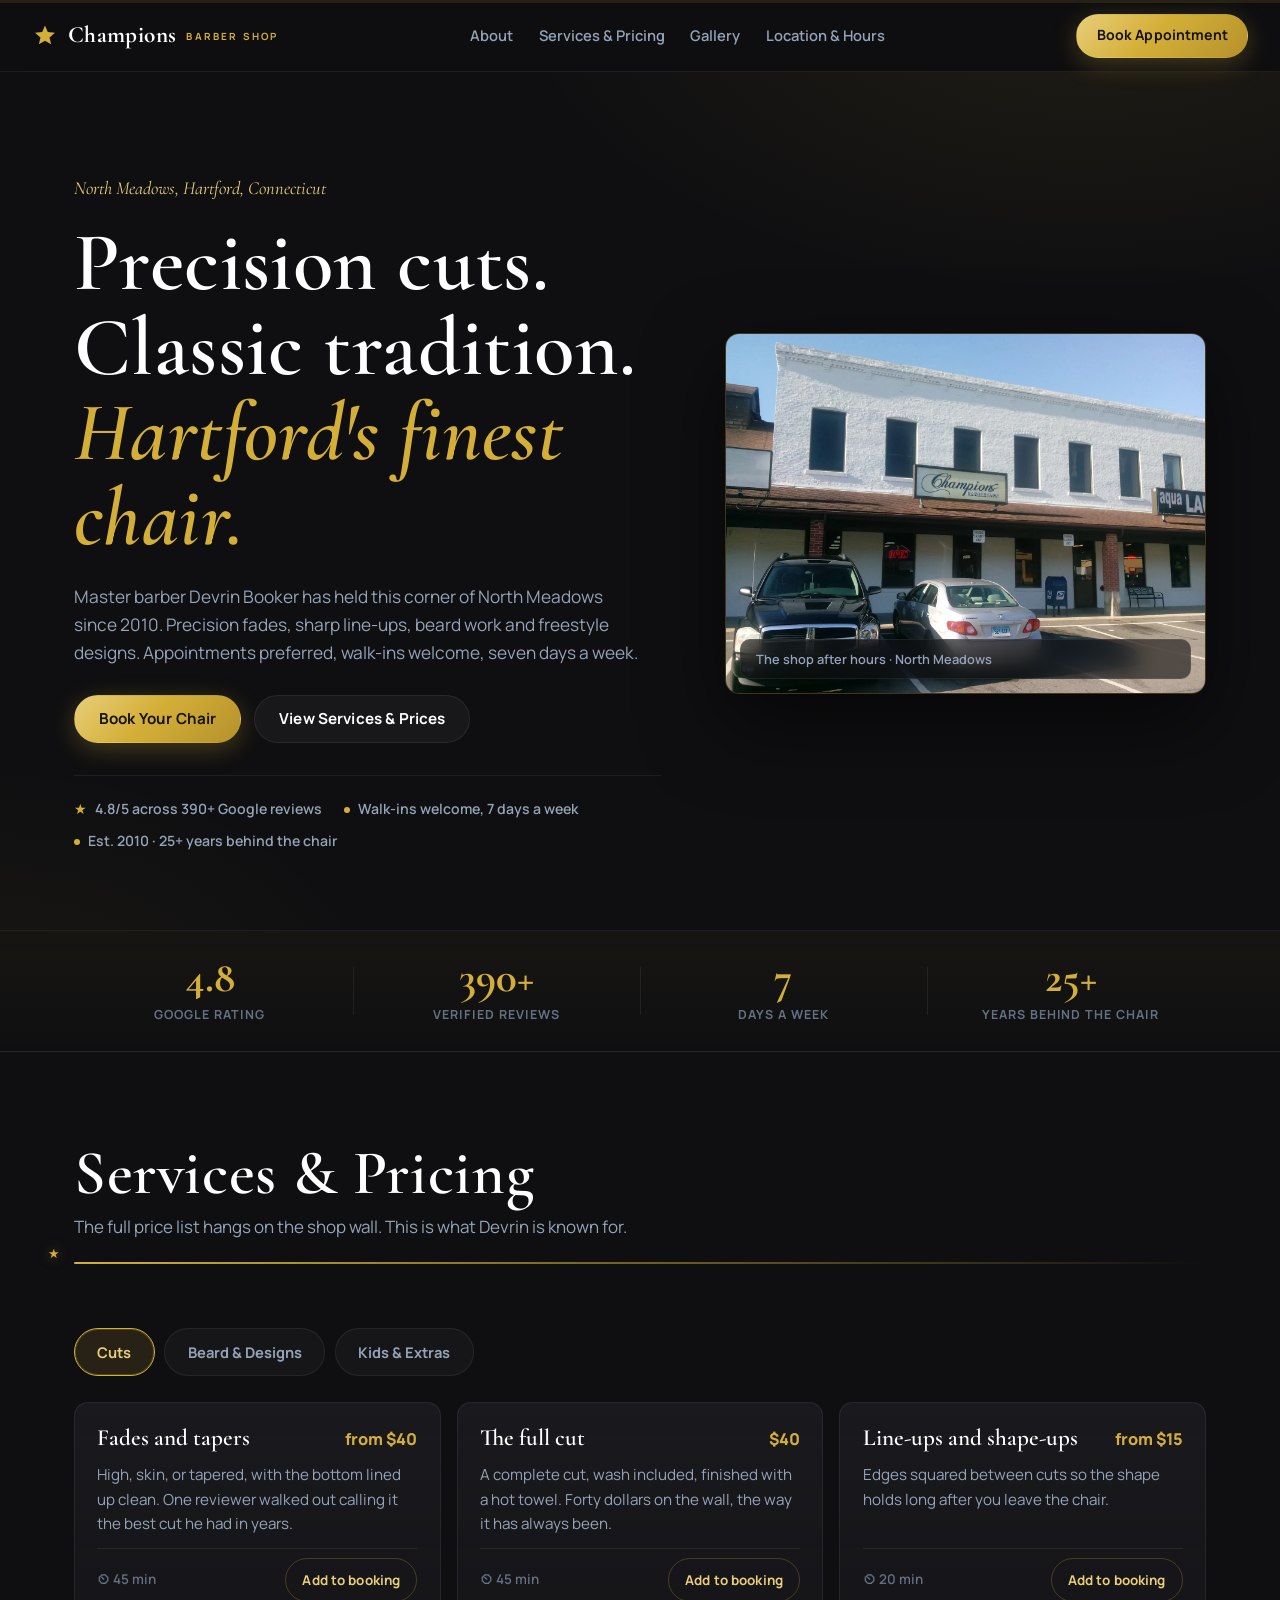
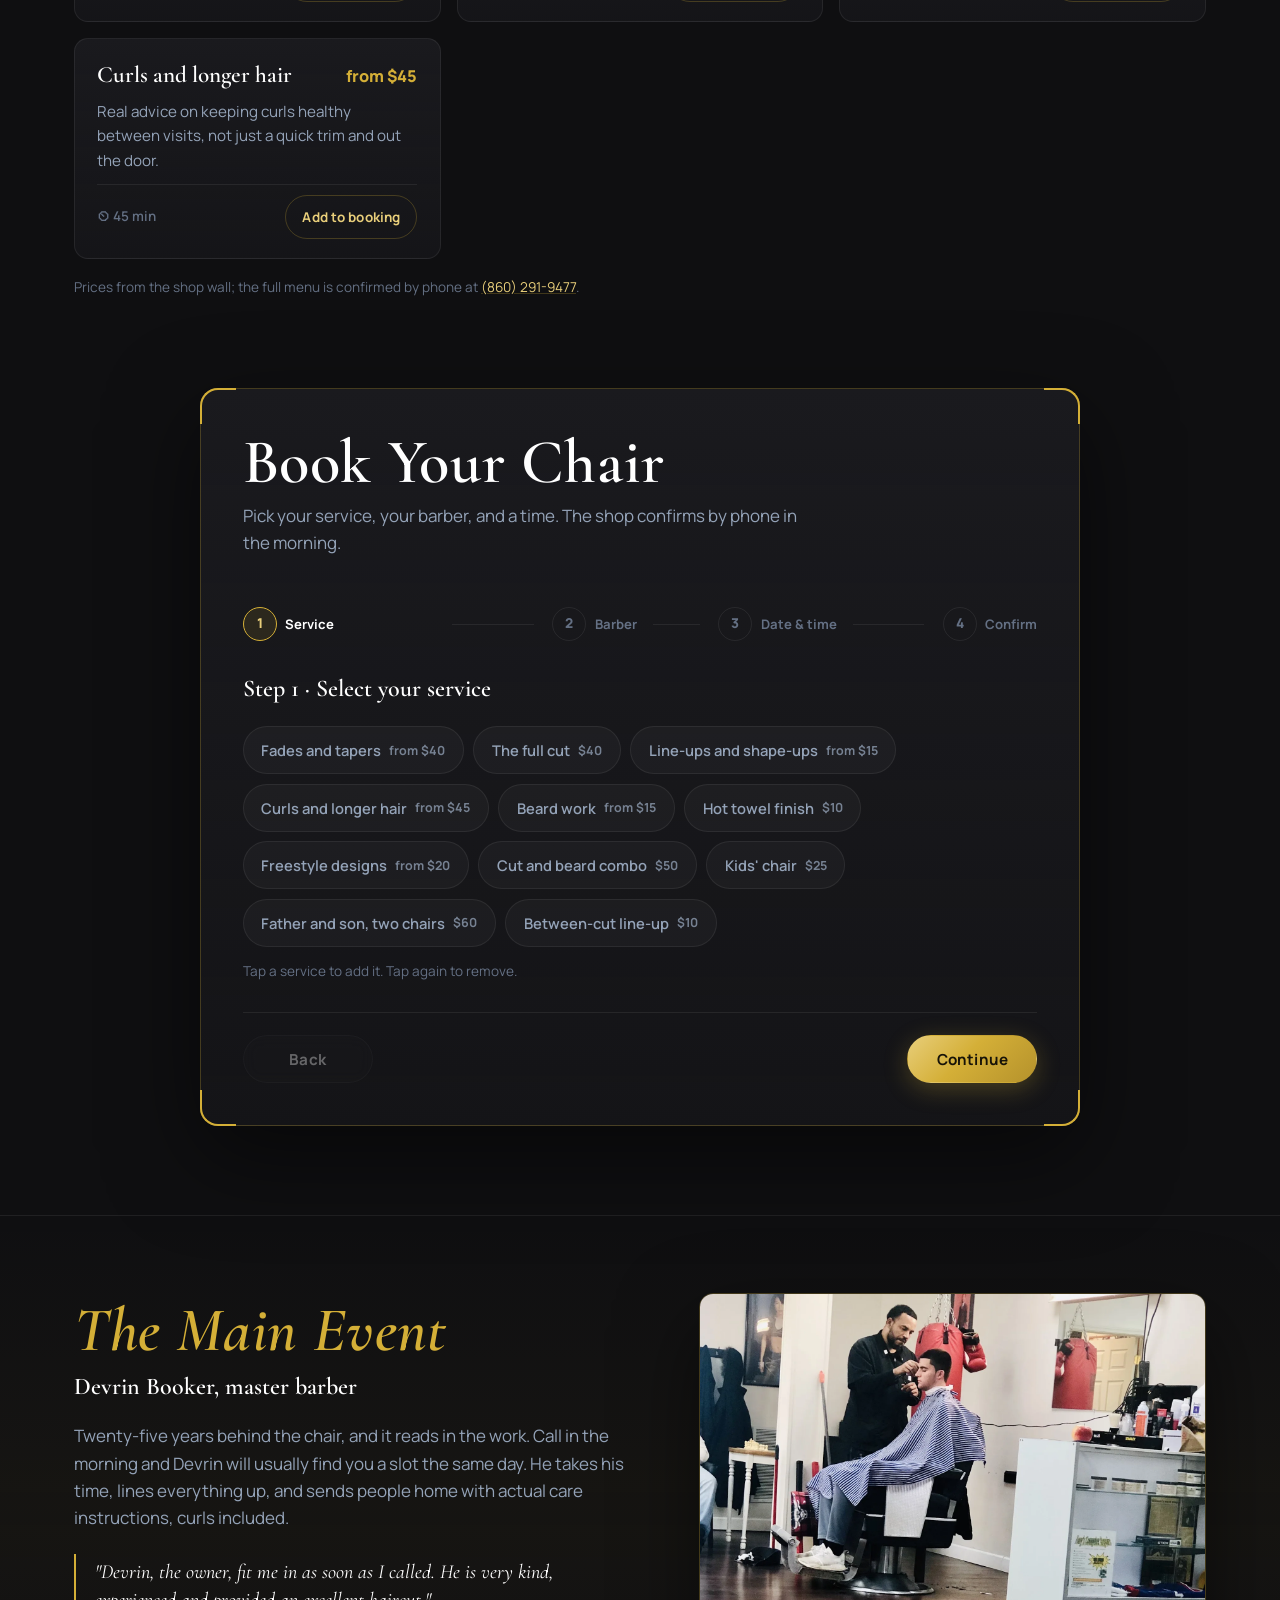
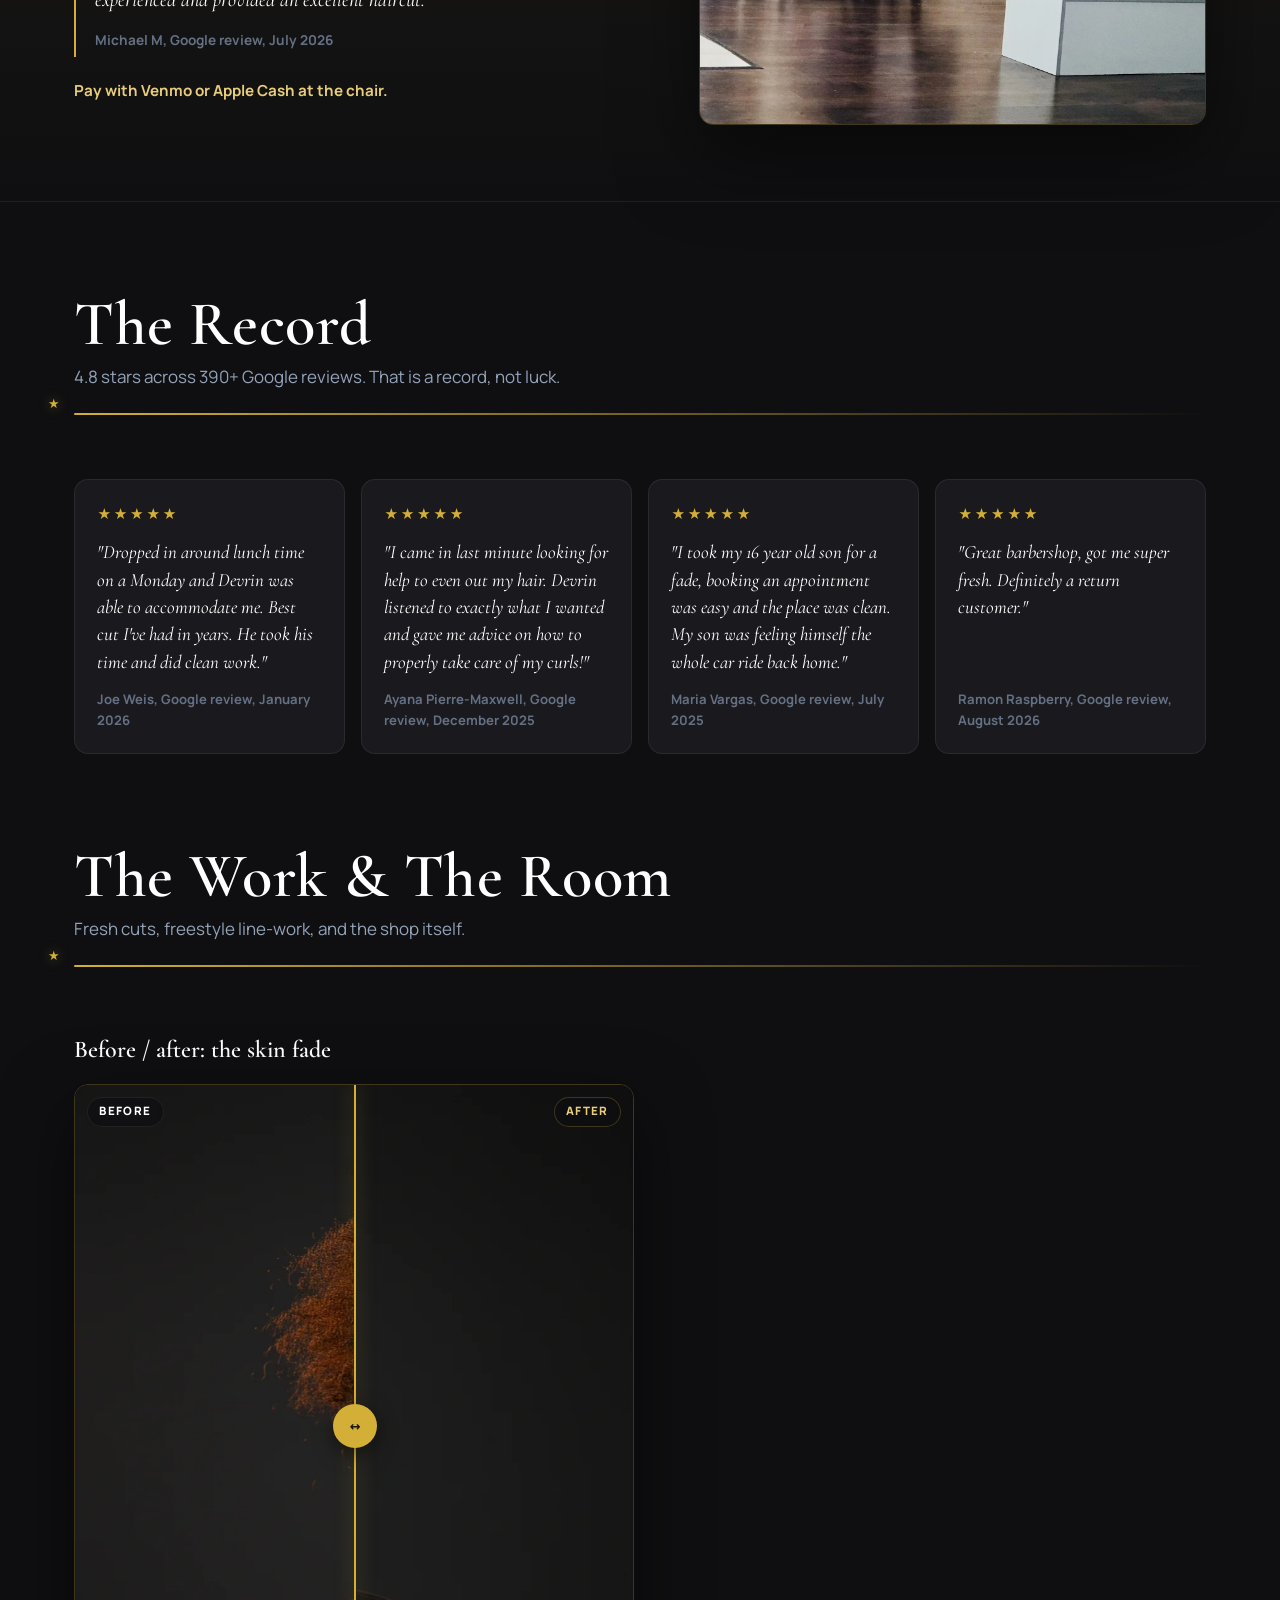
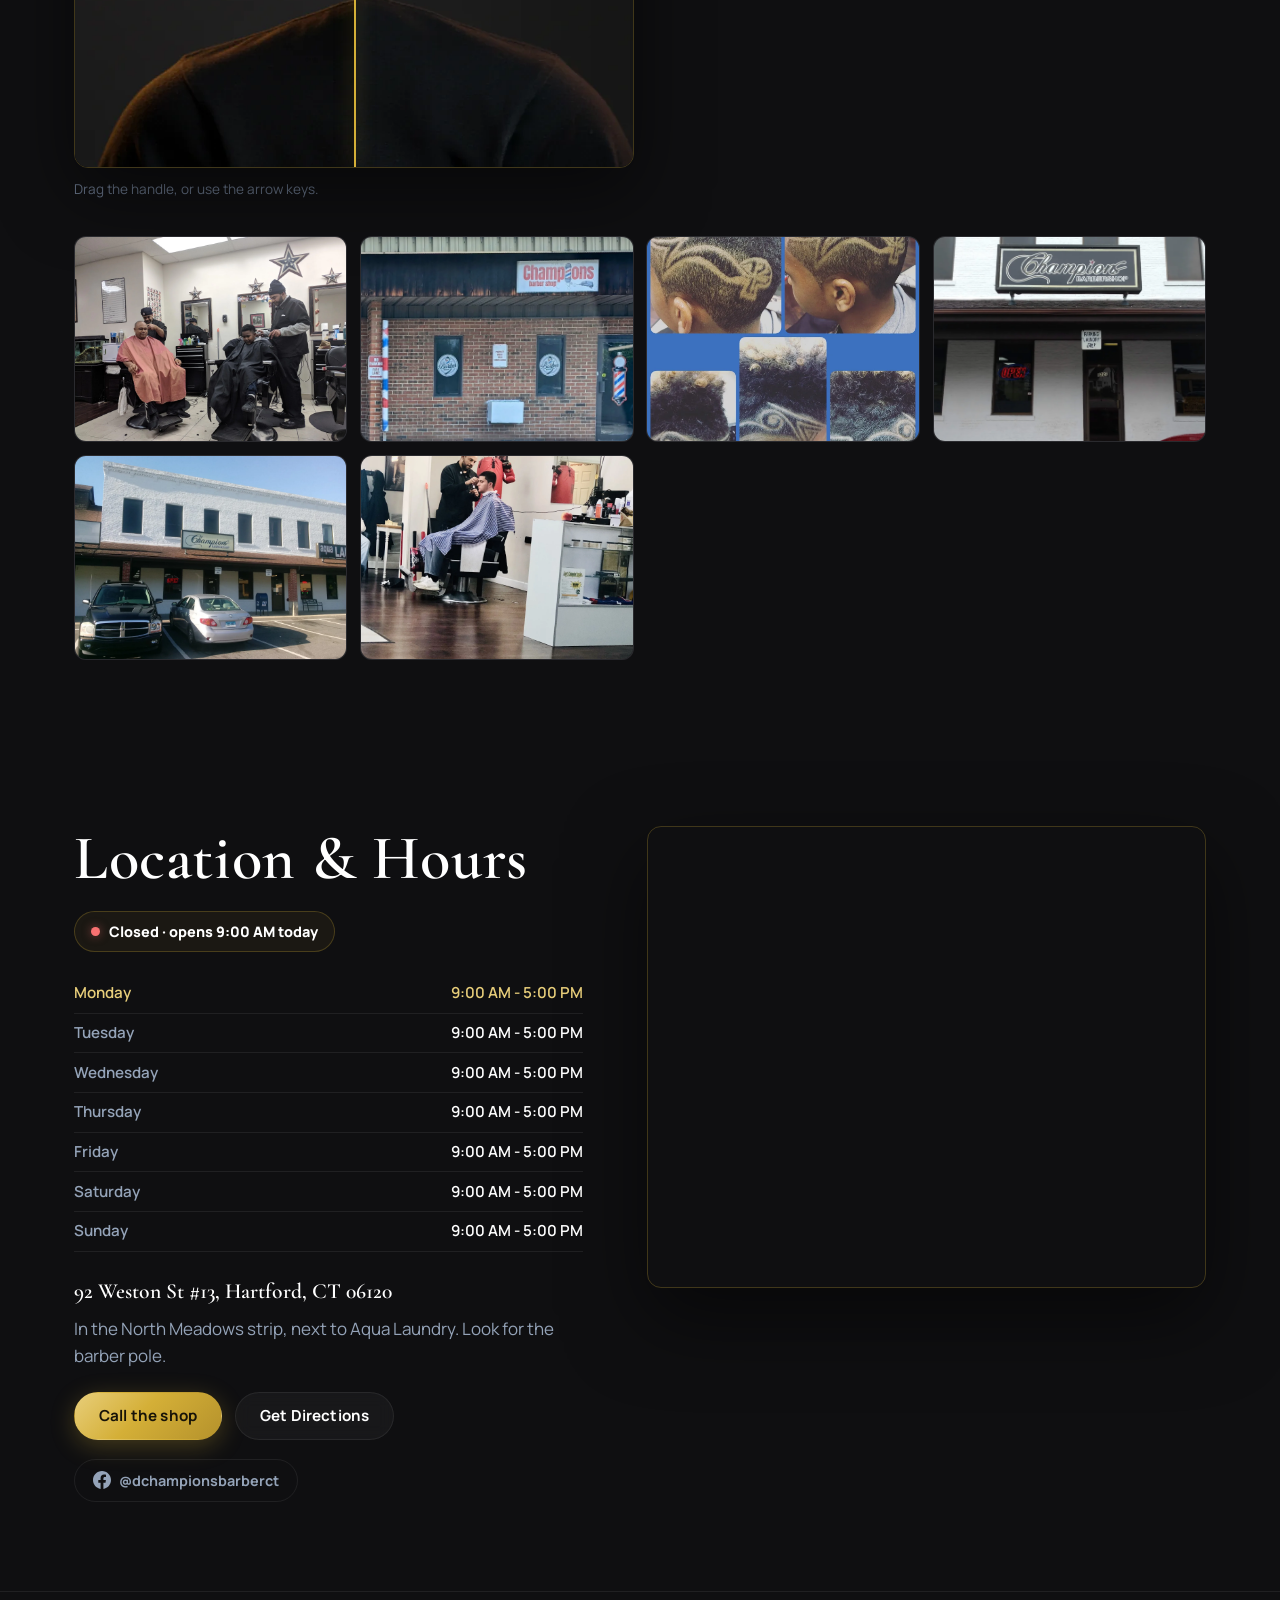
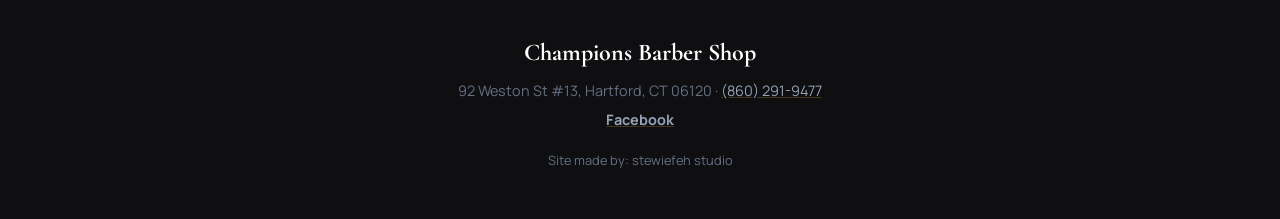
==== commit bbd46629: "Full redesign: dark championship-gold identity, interactive booking wizard, service tabs, before/aft" ====
--- a/index.html
+++ b/index.html
@@ -4,23 +4,25 @@
 <meta charset="UTF-8">
 <meta name="viewport" content="width=device-width, initial-scale=1.0">
 <title>Champions Barber Shop | Master Barber Devrin Booker, Hartford CT</title>
-<meta name="description" content="Champions Barber Shop, 92 Weston St, Hartford. Master barber Devrin Booker: fades, line-ups, beards, freestyle designs. 4.8 stars across 390+ reviews. Open seven days, 9 to 5. Call (860) 291-9477.">
+<meta name="description" content="Champions Barber Shop, 92 Weston St, Hartford. Master barber Devrin Booker: precision fades, line-ups, beard work and freestyle designs. 4.8 stars across 390+ reviews. Open seven days, 9 to 5. Call (860) 291-9477.">
 <link rel="icon" type="image/svg+xml" href="favicon.svg">
 <meta property="og:title" content="Champions Barber Shop, Hartford CT">
-<meta property="og:description" content="Master barber Devrin Booker. Fades, line-ups, beards, freestyle designs. 4.8 stars across 390+ reviews. Open seven days a week.">
+<meta property="og:description" content="Master barber Devrin Booker. Precision fades, line-ups, beard work, freestyle designs. 4.8 stars across 390+ reviews. Open seven days a week.">
 <meta property="og:type" content="website">
 <meta property="og:image" content="img/storefront-neon.jpg">
 <meta property="og:locale" content="en_US">
+<meta name="theme-color" content="#0F0F11">
 <link rel="preconnect" href="https://fonts.googleapis.com">
 <link rel="preconnect" href="https://fonts.gstatic.com" crossorigin>
-<link href="https://fonts.googleapis.com/css2?family=Big+Shoulders:opsz,wght@10..72,500;10..72,700;10..72,900&family=Archivo:wght@400;500;600;700&display=swap" rel="stylesheet">
-<link rel="stylesheet" href="styles.css?v=12">
+<link href="https://fonts.googleapis.com/css2?family=Cormorant+Garamond:ital,wght@0,500;0,600;0,700;1,500&family=Manrope:wght@400;500;600;700;800&display=swap" rel="stylesheet">
+<link rel="stylesheet" href="styles.css?v=1">
 <script type="application/ld+json">
 {
   "@context": "https://schema.org",
   "@type": "BarberShop",
   "name": "Champions Barber Shop",
   "telephone": "+18602919477",
+  "priceRange": "$40",
   "address": {
     "@type": "PostalAddress",
     "streetAddress": "92 Weston St #13",
@@ -37,40 +39,56 @@
 </head>
 <body>
 
+<a class="skip" href="#main">Skip to content</a>
+<div class="belt-progress" aria-hidden="true"><span id="beltFill"></span></div>
+
 <header class="topbar" id="top">
   <a class="brand" href="#top" aria-label="Champions Barber Shop, back to top">
     <svg class="brand-star" viewBox="0 0 64 64" aria-hidden="true"><path d="M32 6l6.9 16.3 17.6 1.5-13.4 11.6 4 17.2L32 43.7l-15.1 8.9 4-17.2L7.5 23.8l17.6-1.5z" fill="currentColor"/></svg>
     <span class="brand-word">Champions</span>
     <span class="brand-sub">Barber Shop</span>
   </a>
-  <nav class="topnav" aria-label="Sections">
-    <a href="#card">The Card</a>
-    <a href="#main-event">Devrin</a>
-    <a href="#decision">Reviews</a>
-    <a href="#visit">Find the Shop</a>
+  <nav class="topnav" id="topnav" aria-label="Sections">
+    <a href="#main-event">About</a>
+    <a href="#services">Services &amp; Pricing</a>
+    <a href="#gallery">Gallery</a>
+    <a href="#visit">Location &amp; Hours</a>
   </nav>
-  <a class="btn btn-call" href="tel:+18602919477">Call the shop</a>
+  <div class="top-actions">
+    <a class="btn btn-gold btn-top" href="#decision">Book Appointment</a>
+    <button class="nav-toggle" id="navToggle" aria-expanded="false" aria-controls="topnav" aria-label="Open menu">
+      <span></span><span></span><span></span>
+    </button>
+  </div>
 </header>
 
-<main>
+<main id="main">
 
 <section class="hero">
-  <div class="hero-copy">
-    <p class="hero-where">North Meadows, Hartford, Connecticut</p>
-    <h1 class="masthead">
-      <span class="mast-line mast-1">Champions</span>
-      <span class="mast-line mast-2">Barber Shop</span>
-    </h1>
-    <p class="hero-lede">Master barber Devrin Booker has held this corner of North Meadows since 2010. Fades, line-ups, beards, freestyle designs. Appointments preferred, walk-ins welcome, seven days a week.</p>
-    <div class="hero-ctas">
-      <a class="btn btn-primary" href="tel:+18602919477">Call (860) 291-9477</a>
-      <a class="btn btn-ghost" href="#decision">Read 390+ reviews</a>
-    </div>
-  </div>
-  <figure class="hero-photo">
-    <img src="img/shop-interior.jpg" alt="Inside Champions Barber Shop, two barbers at work with the price list on the wall" width="1200" height="900" loading="eager">
-      <figcaption class="photo-caption"><span class="star" aria-hidden="true">&#9733;</span> Est. 2010</figcaption>
-  </figure>
+  <div class="hero-inner">
+    <div class="hero-copy">
+      <p class="hero-kicker">North Meadows, Hartford, Connecticut</p>
+      <h1 class="masthead">
+        <span class="mast-line mast-1">Precision cuts.</span>
+        <span class="mast-line mast-2">Classic tradition.</span>
+        <span class="mast-line mast-3">Hartford's finest chair.</span>
+      </h1>
+      <p class="hero-lede">Master barber Devrin Booker has held this corner of North Meadows since 2010. Precision fades, sharp line-ups, beard work and freestyle designs. Appointments preferred, walk-ins welcome, seven days a week.</p>
+      <div class="hero-ctas">
+        <a class="btn btn-gold" href="#decision">Book Your Chair</a>
+        <a class="btn btn-ghost" href="#services">View Services &amp; Prices</a>
+      </div>
+      <ul class="trust-badges" aria-label="Why Champions">
+        <li><span class="tb-star" aria-hidden="true">&#9733;</span> 4.8/5 across 390+ Google reviews</li>
+        <li><span class="tb-dot" aria-hidden="true"></span> Walk-ins welcome, 7 days a week</li>
+        <li><span class="tb-dot" aria-hidden="true"></span> Est. 2010 &middot; 25+ years behind the chair</li>
+      </ul>
+    </div>
+    <figure class="hero-photo reveal">
+      <img src="img/storefront-neon.webp" alt="Champions Barber Shop at night, the storefront lit with neon" width="1200" height="900" fetchpriority="high">
+      <figcaption class="photo-caption">The shop after hours &middot; North Meadows</figcaption>
+    </figure>
+  </div>
 </section>
 
 <section class="tape" aria-label="The record in numbers">
@@ -82,41 +100,151 @@
   </div>
 </section>
 
-<section class="card-section" id="card">
+<section class="card-section" id="services">
   <div class="section-head">
-    <h2 class="display">The Card</h2>
+    <h2 class="display">Services &amp; Pricing</h2>
     <p class="section-note">The full price list hangs on the shop wall. This is what Devrin is known for.</p>
   </div>
-  <ul class="bouts">
-    <li class="bout">
-      <h3>Fades and tapers</h3>
-      <p>High, skin, or tapered, with the bottom lined up clean. One reviewer walked out calling it the best cut he had in years.</p>
-    </li>
-    <li class="bout">
-      <h3>The full cut <span class="bout-price">$40</span></h3>
-      <p>A complete cut for forty dollars, straight from a January 2026 review. Call the shop for the rest of the menu.</p>
-    </li>
-    <li class="bout">
-      <h3>Line-ups and shape-ups</h3>
-      <p>Edges squared between cuts so the shape holds long after you leave the chair.</p>
-    </li>
-    <li class="bout">
-      <h3>Beard work</h3>
-      <p>Beards trimmed and maintained to match the cut, not fight it.</p>
-    </li>
-    <li class="bout">
-      <h3>Freestyle designs</h3>
-      <p>Devrin's own work: ankh symbols, waves, and geometric line-work shaved into the cut.</p>
-    </li>
-    <li class="bout">
-      <h3>Curls and longer hair</h3>
-      <p>Real advice on keeping curls healthy between visits, not just a quick trim and out the door.</p>
-    </li>
-    <li class="bout">
-      <h3>Kids' chairs</h3>
-      <p>First haircuts through teenage fades. A patient chair, headphones for the little ones, and no rush.</p>
-    </li>
-  </ul>
+  <div class="service-tabs" role="tablist" aria-label="Service categories">
+    <button class="stab" role="tab" id="tab-cuts" aria-selected="true" aria-controls="panel-cuts">Cuts</button>
+    <button class="stab" role="tab" id="tab-beard" aria-selected="false" aria-controls="panel-beard" tabindex="-1">Beard &amp; Designs</button>
+    <button class="stab" role="tab" id="tab-kids" aria-selected="false" aria-controls="panel-kids" tabindex="-1">Kids &amp; Extras</button>
+  </div>
+
+  <div class="service-panel" role="tabpanel" id="panel-cuts" aria-labelledby="tab-cuts">
+    <div class="svc-grid">
+      <article class="svc" data-svc="Fades and tapers" data-dur="45" data-price="from $40">
+        <div class="svc-top"><h3>Fades and tapers</h3><span class="svc-price">from $40</span></div>
+        <p>High, skin, or tapered, with the bottom lined up clean. One reviewer walked out calling it the best cut he had in years.</p>
+        <div class="svc-foot"><span class="svc-dur">&#9202; 45 min</span><button class="btn btn-add" type="button">Add to booking</button></div>
+      </article>
+      <article class="svc" data-svc="The full cut" data-dur="45" data-price="$40">
+        <div class="svc-top"><h3>The full cut</h3><span class="svc-price">$40</span></div>
+        <p>A complete cut, wash included, finished with a hot towel. Forty dollars on the wall, the way it has always been.</p>
+        <div class="svc-foot"><span class="svc-dur">&#9202; 45 min</span><button class="btn btn-add" type="button">Add to booking</button></div>
+      </article>
+      <article class="svc" data-svc="Line-ups and shape-ups" data-dur="20" data-price="from $15">
+        <div class="svc-top"><h3>Line-ups and shape-ups</h3><span class="svc-price">from $15</span></div>
+        <p>Edges squared between cuts so the shape holds long after you leave the chair.</p>
+        <div class="svc-foot"><span class="svc-dur">&#9202; 20 min</span><button class="btn btn-add" type="button">Add to booking</button></div>
+      </article>
+      <article class="svc" data-svc="Curls and longer hair" data-dur="45" data-price="from $45">
+        <div class="svc-top"><h3>Curls and longer hair</h3><span class="svc-price">from $45</span></div>
+        <p>Real advice on keeping curls healthy between visits, not just a quick trim and out the door.</p>
+        <div class="svc-foot"><span class="svc-dur">&#9202; 45 min</span><button class="btn btn-add" type="button">Add to booking</button></div>
+      </article>
+    </div>
+  </div>
+
+  <div class="service-panel" role="tabpanel" id="panel-beard" aria-labelledby="tab-beard" hidden>
+    <div class="svc-grid">
+      <article class="svc" data-svc="Beard work" data-dur="20" data-price="from $15">
+        <div class="svc-top"><h3>Beard work</h3><span class="svc-price">from $15</span></div>
+        <p>Beards trimmed and maintained to match the cut, not fight it. Shaped to the jaw, softened at the line.</p>
+        <div class="svc-foot"><span class="svc-dur">&#9202; 20 min</span><button class="btn btn-add" type="button">Add to booking</button></div>
+      </article>
+      <article class="svc" data-svc="Hot towel finish" data-dur="15" data-price="$10">
+        <div class="svc-top"><h3>Hot towel finish</h3><span class="svc-price">$10</span></div>
+        <p>The old ritual, still done right: hot towel, straight-edge cleanup around the neckline, a close comfortable finish.</p>
+        <div class="svc-foot"><span class="svc-dur">&#9202; 15 min</span><button class="btn btn-add" type="button">Add to booking</button></div>
+      </article>
+      <article class="svc" data-svc="Freestyle designs" data-dur="60" data-price="from $20">
+        <div class="svc-top"><h3>Freestyle designs</h3><span class="svc-price">from $20</span></div>
+        <p>Devrin's own work: ankh symbols, waves, and geometric line-work shaved into the cut.</p>
+        <div class="svc-foot"><span class="svc-dur">&#9202; 60 min</span><button class="btn btn-add" type="button">Add to booking</button></div>
+      </article>
+      <article class="svc" data-svc="Cut and beard combo" data-dur="60" data-price="$50">
+        <div class="svc-top"><h3>Cut + beard combo</h3><span class="svc-price">$50</span></div>
+        <p>The full chair: cut, beard shaped to match, hot towel to close. Most guys leave with this one.</p>
+        <div class="svc-foot"><span class="svc-dur">&#9202; 60 min</span><button class="btn btn-add" type="button">Add to booking</button></div>
+      </article>
+    </div>
+  </div>
+
+  <div class="service-panel" role="tabpanel" id="panel-kids" aria-labelledby="tab-kids" hidden>
+    <div class="svc-grid">
+      <article class="svc" data-svc="Kids' chair" data-dur="30" data-price="$25">
+        <div class="svc-top"><h3>Kids' chair</h3><span class="svc-price">$25</span></div>
+        <p>First haircuts through teenage fades. A patient chair, headphones for the little ones, and no rush.</p>
+        <div class="svc-foot"><span class="svc-dur">&#9202; 30 min</span><button class="btn btn-add" type="button">Add to booking</button></div>
+      </article>
+      <article class="svc" data-svc="Father and son, two chairs" data-dur="60" data-price="$60">
+        <div class="svc-top"><h3>Father &amp; son, two chairs</h3><span class="svc-price">$60</span></div>
+        <p>Two chairs side by side, one appointment. Both of you leave squared away together.</p>
+        <div class="svc-foot"><span class="svc-dur">&#9202; 60 min</span><button class="btn btn-add" type="button">Add to booking</button></div>
+      </article>
+      <article class="svc" data-svc="Between-cut line-up" data-dur="15" data-price="$10">
+        <div class="svc-top"><h3>Between-cut line-up</h3><span class="svc-price">$10</span></div>
+        <p>Two weeks in, edges drifting. A quick clean-up keeps the cut sharp until the next full one.</p>
+        <div class="svc-foot"><span class="svc-dur">&#9202; 15 min</span><button class="btn btn-add" type="button">Add to booking</button></div>
+      </article>
+    </div>
+  </div>
+  <p class="svc-note">Prices from the shop wall; the full menu is confirmed by phone at <a href="tel:+18602919477">(860) 291-9477</a>.</p>
+</section>
+
+<section class="book" id="decision">
+  <div class="book-frame">
+    <span class="brk-b" aria-hidden="true"></span>
+    <div class="section-head">
+      <h2 class="display">Book Your Chair</h2>
+      <p class="section-note">Pick your service, your barber, and a time. The shop confirms by phone in the morning.</p>
+    </div>
+
+    <ol class="book-steps" aria-label="Booking progress">
+      <li class="bstep" data-step="1" aria-current="step"><span class="bstep-num">1</span><span class="bstep-label">Service</span></li>
+      <li class="bstep" data-step="2"><span class="bstep-num">2</span><span class="bstep-label">Barber</span></li>
+      <li class="bstep" data-step="3"><span class="bstep-num">3</span><span class="bstep-label">Date &amp; time</span></li>
+      <li class="bstep" data-step="4"><span class="bstep-num">4</span><span class="bstep-label">Confirm</span></li>
+    </ol>
+
+    <form class="book-wizard" id="bookWizard" novalidate>
+      <fieldset class="bw-panel" data-panel="1">
+        <legend>Step 1 &middot; Select your service</legend>
+        <div class="bw-picks" id="svcPicks" role="group" aria-label="Services"></div>
+        <p class="bw-hint" id="svcHint">Tap a service to add it. Tap again to remove.</p>
+      </fieldset>
+
+      <fieldset class="bw-panel" data-panel="2" hidden>
+        <legend>Step 2 &middot; Choose your barber</legend>
+        <div class="barber-picks" role="radiogroup" aria-label="Barber">
+          <label class="barber-pick">
+            <input type="radio" name="barber" value="Any available specialist" checked>
+            <span class="bp-face bp-any" aria-hidden="true">&#9733;</span>
+            <span class="bp-name">Any available specialist</span>
+            <span class="bp-note">Fastest chair</span>
+          </label>
+          <label class="barber-pick">
+            <input type="radio" name="barber" value="Devrin Booker">
+            <span class="bp-face bp-d" aria-hidden="true">DB</span>
+            <span class="bp-name">Devrin Booker</span>
+            <span class="bp-note">Master barber &middot; 25+ years</span>
+          </label>
+        </div>
+      </fieldset>
+
+      <fieldset class="bw-panel" data-panel="3" hidden>
+        <legend>Step 3 &middot; Pick a date and time</legend>
+        <div class="date-strip" id="dateStrip" role="group" aria-label="Choose a date"></div>
+        <div class="time-grid" id="timeGrid" role="group" aria-label="Choose a time"></div>
+      </fieldset>
+
+      <fieldset class="bw-panel" data-panel="4" hidden>
+        <legend>Step 4 &middot; Confirm</legend>
+        <div class="bw-summary" id="bwSummary" aria-live="polite"></div>
+        <p class="bw-final-note">The shop books by phone. Call with your picks and Devrin will lock the slot &mdash; mornings are best.</p>
+        <div class="bw-final-actions">
+          <a class="btn btn-gold" id="callConfirm" href="tel:+18602919477">Call to confirm &middot; (860) 291-9477</a>
+          <button class="btn btn-ghost" type="button" id="copySummary">Copy my summary</button>
+        </div>
+      </fieldset>
+
+      <div class="bw-nav">
+        <button class="btn btn-ghost" type="button" id="bwBack" disabled>Back</button>
+        <button class="btn btn-gold" type="button" id="bwNext">Continue</button>
+      </div>
+    </form>
+  </div>
 </section>
 
 <section class="main-event" id="main-event">
@@ -131,15 +259,15 @@
       </blockquote>
       <p class="event-pay">Pay with Venmo or Apple Cash at the chair.</p>
     </div>
-    <figure class="event-photo">
-      <img src="img/punching-bag.jpg" alt="Devrin cutting a client's hair, the shop's red punching bag in the corner behind them" width="1200" height="900">
+    <figure class="event-photo reveal">
+      <img src="img/punching-bag.webp" alt="Devrin cutting a client's hair, the shop's red punching bag in the corner behind them" width="1200" height="900" loading="lazy">
     </figure>
   </div>
 </section>
 
-<section class="decision" id="decision">
+<section class="decision" id="reviews">
   <div class="section-head">
-    <h2 class="display">The Decision</h2>
+    <h2 class="display">The Record</h2>
     <p class="section-note">4.8 stars across 390+ Google reviews. That is a record, not luck.</p>
   </div>
   <div class="scorecards">
@@ -166,11 +294,39 @@
   </div>
 </section>
 
+<section class="gallery" id="gallery">
+  <div class="section-head">
+    <h2 class="display">The Work &amp; The Room</h2>
+    <p class="section-note">Fresh cuts, freestyle line-work, and the shop itself.</p>
+  </div>
+
+  <div class="ba-wrap">
+    <h3 class="ba-title">Before / after: the skin fade</h3>
+    <div class="ba-slider" id="baSlider" role="slider" aria-label="Before and after comparison" aria-valuemin="0" aria-valuemax="100" aria-valuenow="50" tabindex="0">
+      <img class="ba-after" src="img/fade-after.webp" alt="After: a fresh skin fade with a crisp lineup" width="900" height="1100" loading="lazy">
+      <div class="ba-before" id="baBefore"><img src="img/fade-before.webp" alt="Before: overgrown hair before the cut" width="900" height="1100" loading="lazy"></div>
+      <div class="ba-handle" id="baHandle" aria-hidden="true"><span class="ba-knob"></span></div>
+      <span class="ba-tag ba-tag-l">Before</span>
+      <span class="ba-tag ba-tag-r">After</span>
+    </div>
+    <p class="ba-note">Drag the handle, or use the arrow keys.</p>
+  </div>
+
+  <div class="g-grid">
+    <button class="g-item" type="button" data-full="img/shop-interior.jpg"><img src="img/shop-interior.webp" alt="Inside Champions Barber Shop, two chairs with the price list on the wall" width="800" height="600" loading="lazy"></button>
+    <button class="g-item" type="button" data-full="img/storefront-pole.jpg"><img src="img/storefront-pole.webp" alt="The Champions Barber Shop storefront with the barber pole out front" width="800" height="600" loading="lazy"></button>
+    <button class="g-item" type="button" data-full="img/hair-art.jpg"><img src="img/hair-art.webp" alt="Freestyle designs shaved into hair: an ankh, waves, and geometric patterns" width="800" height="600" loading="lazy"></button>
+    <button class="g-item" type="button" data-full="img/waiting-area.jpg"><img src="img/waiting-area.webp" alt="The waiting area with seating and the shop's decor" width="800" height="600" loading="lazy"></button>
+    <button class="g-item" type="button" data-full="img/storefront-neon.jpg"><img src="img/storefront-neon.webp" alt="The storefront lit with neon at night" width="800" height="600" loading="lazy"></button>
+    <button class="g-item" type="button" data-full="img/punching-bag.jpg"><img src="img/punching-bag.webp" alt="A cut in progress with the shop's red punching bag behind" width="800" height="600" loading="lazy"></button>
+  </div>
+</section>
+
 <section class="visit" id="visit">
   <div class="visit-grid">
     <div class="visit-info">
-      <h2 class="display">Find the Shop</h2>
-      <p class="visit-hours-label">Open every day</p>
+      <h2 class="display">Location &amp; Hours</h2>
+      <p class="open-badge" id="openBadge" role="status"><span class="ob-dot" aria-hidden="true"></span><span id="openText">Checking hours&hellip;</span></p>
       <table class="hours">
         <caption class="sr-only">Opening hours, every day 9 AM to 5 PM</caption>
         <tbody>
@@ -185,14 +341,14 @@
       </table>
       <p class="visit-address">92 Weston St #13, Hartford, CT 06120</p>
       <p class="visit-detail">In the North Meadows strip, next to Aqua Laundry. Look for the barber pole.</p>
-      <a class="btn btn-primary" href="tel:+18602919477">Call (860) 291-9477</a>
-      <a class="maps-link" href="https://maps.google.com/?cid=4176339353806706583" target="_blank" rel="noopener">Open in Google Maps</a>
-      <a class="fb-btn" href="https://www.facebook.com/dchampionsbarberct/" target="_blank" rel="noopener" aria-label="Champions Barber Shop on Facebook" title="Facebook"><svg viewBox="0 0 24 24" aria-hidden="true" focusable="false"><path d="M24 12.073c0-6.627-5.373-12-12-12s-12 5.373-12 12c0 5.99 4.388 10.954 10.125 11.854v-8.385H7.078v-3.47h3.047V9.43c0-3.007 1.792-4.669 4.533-4.669 1.312 0 2.686.235 2.686.235v2.953H15.83c-1.491 0-1.956.925-1.956 1.874v2.25h3.328l-.532 3.47h-2.796v8.385C19.612 23.027 24 18.062 24 12.073z"/></svg></a>
-    </div>
-    <div class="visit-photos">
-      <iframe class="visit-map" src="https://www.google.com/maps?q=Champions%20Barber%20Shop%2C%2092%20Weston%20St%20%2313%2C%20Hartford%2C%20CT%2006120&output=embed" title="Map showing Champions Barber Shop at 92 Weston St, Hartford" allowfullscreen></iframe>
-      <img src="img/storefront-pole.jpg" alt="The Champions Barber Shop storefront, brick facade with the barber pole out front" width="800" height="600">
-      <img src="img/hair-art.jpg" alt="Freestyle designs shaved into clients' hair: an ankh, waves, and geometric patterns" width="800" height="600">
+      <div class="quick-actions">
+        <a class="btn btn-gold" href="tel:+18602919477">Call the shop</a>
+        <a class="btn btn-ghost" href="https://maps.google.com/?cid=4176339353806706583" target="_blank" rel="noopener">Get Directions</a>
+      </div>
+      <a class="fb-btn" href="https://www.facebook.com/dchampionsbarberct/" target="_blank" rel="noopener" aria-label="Champions Barber Shop on Facebook" title="Facebook"><svg viewBox="0 0 24 24" aria-hidden="true" focusable="false"><path d="M24 12.073c0-6.627-5.373-12-12-12s-12 5.373-12 12c0 5.99 4.388 10.954 10.125 11.854v-8.385H7.078v-3.47h3.047V9.43c0-3.007 1.792-4.669 4.533-4.669 1.312 0 2.686.235 2.686.235v2.953H15.83c-1.491 0-1.956.925-1.956 1.874v2.25h3.328l-.532 3.47h-2.796v8.385C19.612 23.027 24 18.062 24 12.073z"/></svg><span>@dchampionsbarberct</span></a>
+    </div>
+    <div class="visit-map-wrap reveal">
+      <iframe class="visit-map" src="https://www.google.com/maps?q=Champions%20Barber%20Shop%2C%2092%20Weston%20St%20%2313%2C%20Hartford%2C%20CT%2006120&output=embed" title="Map showing Champions Barber Shop at 92 Weston St, Hartford" loading="lazy" allowfullscreen></iframe>
     </div>
   </div>
 </section>
@@ -201,10 +357,16 @@
 
 <footer class="footer">
   <p class="footer-name">Champions Barber Shop</p>
-  <p class="footer-line">92 Weston St #13, Hartford, CT 06120, (860) 291-9477</p>
-  <p class="footer-line"><a class="fb-btn" href="https://www.facebook.com/dchampionsbarberct/" target="_blank" rel="noopener" aria-label="Champions Barber Shop on Facebook" title="Facebook"><svg viewBox="0 0 24 24" aria-hidden="true" focusable="false"><path d="M24 12.073c0-6.627-5.373-12-12-12s-12 5.373-12 12c0 5.99 4.388 10.954 10.125 11.854v-8.385H7.078v-3.47h3.047V9.43c0-3.007 1.792-4.669 4.533-4.669 1.312 0 2.686.235 2.686.235v2.953H15.83c-1.491 0-1.956.925-1.956 1.874v2.25h3.328l-.532 3.47h-2.796v8.385C19.612 23.027 24 18.062 24 12.073z"/></svg></a></p>
+  <p class="footer-line">92 Weston St #13, Hartford, CT 06120 &middot; <a href="tel:+18602919477">(860) 291-9477</a></p>
+  <p class="footer-line"><a class="footer-fb" href="https://www.facebook.com/dchampionsbarberct/" target="_blank" rel="noopener">Facebook</a></p>
   <p class="footer-credit">Site made by: stewiefeh studio</p>
 </footer>
 
+<div class="lightbox" id="lightbox" hidden>
+  <button class="lb-close" id="lbClose" aria-label="Close image">&times;</button>
+  <img class="lb-img" id="lbImg" src="" alt="">
+</div>
+
+<script src="script.js?v=1" defer></script>
 </body>
 </html>
--- a/styles.css
+++ b/styles.css
@@ -1,623 +1,569 @@
-/* Champions Barber Shop: fight-card identity
-   paper program stock, championship red, ring navy, gold reserved for stars */
+/* ============================================================
+   Champions Barber Shop - "The Title"
+   Identity: championship gold on obsidian. Cormorant Garamond
+   display over Manrope, belt-strap gold rules, medallion stars.
+   ============================================================ */
 
 :root {
-  --paper: #F1EAD9;
-  --paper-deep: #E6D9BE;
-  --ink: #221C11;
-  --ink-soft: #5C5238;
-  --red: #B3271E;
-  --red-deep: #8E1F17;
-  --navy: #1F3A5A;
-  --navy-deep: #16293F;
-  --gold: #C9982F;
-  --line: rgba(34, 28, 17, 0.28);
-  --font-display: "Big Shoulders", "Arial Narrow", sans-serif;
-  --font-body: "Archivo", system-ui, sans-serif;
+  --obsidian: #0F0F11;
+  --charcoal: #1A1A1E;
+  --charcoal-2: #202027;
+  --gold: #D4AF37;
+  --gold-soft: #E8CE7A;
+  --gold-deep: #8F7322;
+  --white: #FFFFFF;
+  --slate: #94A3B8;
+  --slate-dim: #647084;
+  --hairline: rgba(212, 175, 55, 0.25);
+  --edge: rgba(255, 255, 255, 0.07);
+  --disp: "Cormorant Garamond", Georgia, serif;
+  --body: "Manrope", system-ui, sans-serif;
+  --ease: cubic-bezier(0.22, 1, 0.36, 1);
+  --radius: 14px;
 }
 
 * { margin: 0; padding: 0; box-sizing: border-box; }
-
-html { scroll-behavior: smooth; }
-
+html { scroll-behavior: smooth; scroll-padding-top: 84px; }
 body {
-  background: var(--paper);
-  color: var(--ink);
-  font-family: var(--font-body);
+  font-family: var(--body);
+  background: var(--obsidian);
+  color: var(--slate);
+  line-height: 1.6;
   font-size: 1.0625rem;
-  line-height: 1.6;
   -webkit-font-smoothing: antialiased;
-}
-
+  overflow-x: clip;
+}
 img { display: block; max-width: 100%; height: auto; }
-
 a { color: inherit; }
-
-:focus-visible {
-  outline: 3px solid var(--red);
-  outline-offset: 3px;
-}
+::selection { background: var(--gold); color: var(--obsidian); }
 
 .sr-only {
-  position: absolute; width: 1px; height: 1px;
-  overflow: hidden; clip: rect(0 0 0 0); white-space: nowrap;
+  position: absolute; width: 1px; height: 1px; overflow: hidden;
+  clip: rect(0 0 0 0); white-space: nowrap;
+}
+.skip {
+  position: absolute; left: -999px; top: 0; z-index: 300;
+  background: var(--gold); color: var(--obsidian); padding: .65rem 1.1rem;
+  font-weight: 700;
+}
+.skip:focus { left: 0; }
+
+:focus-visible { outline: 2px solid var(--gold); outline-offset: 3px; }
+
+section { scroll-margin-top: 84px; }
+
+/* ---------- the belt (signature) ---------- */
+.belt-progress {
+  position: fixed; top: 0; left: 0; right: 0; height: 3px;
+  background: rgba(212, 175, 55, 0.12); z-index: 210;
+}
+.belt-progress span {
+  display: block; height: 100%; width: 0;
+  background: linear-gradient(90deg, var(--gold-deep), var(--gold), var(--gold-soft));
 }
 
 /* ---------- type ---------- */
-
+h1, h2, h3 { color: var(--white); }
 .display {
-  font-family: var(--font-display);
-  font-weight: 900;
-  font-size: clamp(2.9rem, 7vw, 5.2rem);
-  line-height: 0.94;
-  text-transform: uppercase;
+  font-family: var(--disp);
+  font-weight: 600;
+  font-size: clamp(2.4rem, 5.4vw, 3.9rem);
+  line-height: 1.04;
   letter-spacing: 0.01em;
 }
-
-.display-paper { color: var(--paper); }
-
-.section-head {
-  max-width: 69rem;
-  margin: 0 auto;
-}
-
-.section-note {
-  margin-top: 0.9rem;
-  max-width: 34rem;
-  color: var(--ink-soft);
+.section-head { max-width: 1180px; margin: 0 auto; padding: 0 24px; }
+.section-head .display { margin-bottom: 0.4rem; }
+.section-note { color: var(--slate); max-width: 56ch; }
+
+/* the belt rule under section heads */
+.section-head { position: relative; padding-bottom: 1.6rem; margin-bottom: 2.4rem; }
+.section-head::after {
+  content: ""; display: block; height: 2px; margin-top: 1.4rem;
+  background: linear-gradient(90deg, var(--gold), rgba(212,175,55,0));
+  border-radius: 2px;
+}
+.section-head::before {
+  content: "\2605"; position: absolute; left: -2px; bottom: calc(1.6rem - 8px);
+  color: var(--gold); font-size: .8rem; transform: translateY(-46%); z-index: 1;
+  text-shadow: 0 0 12px rgba(212,175,55,.5);
 }
 
 /* ---------- buttons ---------- */
-
 .btn {
-  display: inline-block;
-  font-family: var(--font-display);
-  font-weight: 700;
-  font-size: 1.15rem;
-  letter-spacing: 0.04em;
-  text-transform: uppercase;
-  text-decoration: none;
-  padding: 0.8rem 1.6rem;
-  border: 2px solid var(--ink);
-  transition: transform 0.18s ease, box-shadow 0.18s ease, background-color 0.18s ease, color 0.18s ease;
-}
-
-.btn-primary {
-  background: var(--red);
-  border-color: var(--red-deep);
-  color: var(--paper);
-  box-shadow: 5px 5px 0 var(--ink);
-}
-
-.btn-primary:hover {
-  transform: translate(-2px, -2px);
-  box-shadow: 8px 8px 0 var(--ink);
-}
-
-.btn-primary:active { transform: translate(2px, 2px); box-shadow: 1px 1px 0 var(--ink); }
-
+  display: inline-flex; align-items: center; justify-content: center; gap: .5rem;
+  min-height: 48px; padding: 0 1.5rem; border-radius: 999px;
+  font-family: var(--body); font-weight: 700; font-size: .95rem;
+  letter-spacing: .01em; text-decoration: none; cursor: pointer;
+  border: 1px solid transparent;
+  transition: transform .25s var(--ease), box-shadow .25s var(--ease),
+              background .25s var(--ease), color .25s var(--ease),
+              border-color .25s var(--ease);
+}
+.btn-gold {
+  background: linear-gradient(135deg, var(--gold-soft) 0%, var(--gold) 45%, #B5922C 100%);
+  color: #171308;
+  box-shadow: 0 6px 24px rgba(212, 175, 55, 0.28);
+}
+.btn-gold:hover { transform: translateY(-2px); box-shadow: 0 10px 32px rgba(212, 175, 55, 0.4); }
+.btn-gold:active { transform: translateY(0); }
 .btn-ghost {
-  background: transparent;
-  color: var(--ink);
-  border-color: var(--ink);
-}
-
-.btn-ghost:hover { background: var(--ink); color: var(--paper); }
-
-.btn-call {
-  background: var(--red);
-  border-color: var(--red-deep);
-  color: var(--paper);
-  padding: 0.55rem 1.1rem;
-  font-size: 1rem;
-  box-shadow: none;
-}
-
-.btn-call:hover { background: var(--red-deep); transform: none; }
-
-/* ---------- topbar ---------- */
-
+  background: rgba(255, 255, 255, 0.04); color: var(--white);
+  border-color: var(--edge);
+  backdrop-filter: blur(8px); -webkit-backdrop-filter: blur(8px);
+}
+.btn-ghost:hover { border-color: var(--hairline); color: var(--gold-soft); transform: translateY(-2px); }
+
+/* ---------- header ---------- */
 .topbar {
-  position: sticky;
-  top: 0;
-  z-index: 20;
-  display: flex;
-  align-items: center;
-  gap: 1.4rem;
-  padding: 0.7rem 1.5rem;
-  background: var(--paper);
-  border-bottom: 3px solid var(--ink);
-}
-
-.brand {
-  display: flex;
-  align-items: baseline;
-  gap: 0.55rem;
-  text-decoration: none;
-}
-
-.brand-star { width: 1.3rem; height: 1.3rem; color: var(--red); align-self: center; }
-
+  position: sticky; top: 0; z-index: 100;
+  display: flex; align-items: center; justify-content: space-between; gap: 1rem;
+  min-height: 72px; padding: 0 clamp(16px, 3vw, 32px);
+  background: rgba(15, 15, 17, 0.78);
+  backdrop-filter: blur(14px); -webkit-backdrop-filter: blur(14px);
+  border-bottom: 1px solid var(--edge);
+}
+.topbar.is-scrolled { box-shadow: 0 10px 30px rgba(0, 0, 0, 0.45); }
+.brand { display: flex; align-items: center; gap: .6rem; text-decoration: none; }
+.brand-star { width: 26px; height: 26px; color: var(--gold); flex: none; }
 .brand-word {
-  font-family: var(--font-display);
-  font-weight: 900;
-  font-size: 1.55rem;
-  text-transform: uppercase;
-  letter-spacing: 0.03em;
-}
-
+  font-family: var(--disp); font-weight: 700; font-size: 1.45rem;
+  color: var(--white); letter-spacing: .02em; line-height: 1;
+}
 .brand-sub {
-  font-family: var(--font-display);
-  font-weight: 600;
-  font-size: 0.95rem;
-  text-transform: uppercase;
-  color: var(--ink-soft);
-}
-
-.topnav {
-  display: flex;
-  gap: 1.3rem;
-  margin-left: auto;
-}
-
+  font-size: .62rem; font-weight: 700; letter-spacing: .22em;
+  text-transform: uppercase; color: var(--gold); display: block; line-height: 1;
+  margin-top: 3px;
+}
+.brand-word, .brand-sub { display: table-cell; }
+.brand { display: inline-flex; align-items: center; }
+.brand > * { display: block; }
+.brand-word { display: block; }
+.brand-sub { display: block; }
+.topnav { display: flex; gap: clamp(.9rem, 2vw, 1.8rem); }
 .topnav a {
-  font-family: var(--font-display);
-  font-weight: 700;
-  font-size: 1.02rem;
-  text-transform: uppercase;
-  letter-spacing: 0.05em;
-  text-decoration: none;
-  color: var(--ink);
-  border-bottom: 3px solid transparent;
-  padding-bottom: 0.15rem;
-  transition: border-color 0.18s ease;
-}
-
-.topnav a:hover { border-bottom-color: var(--red); }
+  color: var(--slate); text-decoration: none; font-weight: 600; font-size: .92rem;
+  padding: .4rem 0; position: relative; transition: color .2s var(--ease);
+}
+.topnav a::after {
+  content: ""; position: absolute; left: 0; right: 100%; bottom: 0; height: 2px;
+  background: var(--gold); transition: right .25s var(--ease);
+}
+.topnav a:hover { color: var(--white); }
+.topnav a:hover::after { right: 0; }
+.top-actions { display: flex; align-items: center; gap: .7rem; }
+.btn-top { min-height: 44px; padding: 0 1.2rem; font-size: .88rem; }
+.nav-toggle {
+  display: none; width: 48px; height: 48px; border: 1px solid var(--edge);
+  border-radius: 10px; background: rgba(255,255,255,.04); cursor: pointer;
+  flex-direction: column; align-items: center; justify-content: center; gap: 5px;
+}
+.nav-toggle span { width: 20px; height: 2px; background: var(--white); transition: transform .25s var(--ease), opacity .2s; }
+.nav-toggle[aria-expanded="true"] span:nth-child(1) { transform: translateY(7px) rotate(45deg); }
+.nav-toggle[aria-expanded="true"] span:nth-child(2) { opacity: 0; }
+.nav-toggle[aria-expanded="true"] span:nth-child(3) { transform: translateY(-7px) rotate(-45deg); }
 
 /* ---------- hero ---------- */
-
-.hero {
-  display: grid;
-  grid-template-columns: minmax(0, 1.15fr) minmax(0, 0.85fr);
-  gap: 3rem;
-  align-items: center;
-  max-width: 72rem;
-  margin: 0 auto;
-  padding: 4.5rem 1.5rem 3.5rem;
-}
-
-.hero-where {
-  font-family: var(--font-display);
-  font-weight: 700;
-  font-size: 1.05rem;
-  letter-spacing: 0.14em;
-  text-transform: uppercase;
-  color: var(--red);
-}
-
-.masthead {
-  margin-top: 0.6rem;
-  font-family: var(--font-display);
-  text-transform: uppercase;
-  line-height: 0.88;
-}
-
+.hero { position: relative; overflow: hidden; padding: clamp(3.5rem, 8vw, 7rem) 0 clamp(3rem, 6vw, 5.5rem); }
+.hero::before {
+  content: ""; position: absolute; inset: 0; pointer-events: none;
+  background:
+    radial-gradient(60rem 32rem at 85% -10%, rgba(212, 175, 55, 0.09), transparent 60%),
+    radial-gradient(40rem 26rem at 0% 110%, rgba(212, 175, 55, 0.05), transparent 60%);
+}
+.hero-inner {
+  position: relative; max-width: 1180px; margin: 0 auto; padding: 0 24px;
+  display: grid; grid-template-columns: 1.1fr .9fr; gap: clamp(2rem, 5vw, 4rem); align-items: center;
+}
+.hero-kicker {
+  font-style: italic; font-family: var(--disp); font-size: 1.15rem;
+  color: var(--gold-soft); margin-bottom: 1.1rem;
+}
+.masthead { font-family: var(--disp); font-weight: 600; font-size: clamp(2.9rem, 6.6vw, 5.2rem); line-height: 1.02; letter-spacing: .005em; }
 .mast-line { display: block; }
-
-.mast-1 {
-  font-size: clamp(3.6rem, 9.6vw, 8.2rem);
-  font-weight: 900;
-  letter-spacing: 0.005em;
-}
-
-.mast-2 {
-  font-size: clamp(1.8rem, 4.4vw, 3.7rem);
-  font-weight: 700;
-  color: var(--red);
-  letter-spacing: 0.06em;
-}
-
-.hero-lede {
-  margin-top: 1.5rem;
-  max-width: 34rem;
-  font-size: 1.15rem;
-}
-
-.hero-ctas {
-  margin-top: 1.9rem;
-  display: flex;
-  flex-wrap: wrap;
-  gap: 0.9rem;
-}
-
-.hero-photo {
-  position: relative;
-  margin: 0;
-}
-
-.hero-photo img {
-  border: 4px solid var(--ink);
-  box-shadow: 14px 14px 0 var(--navy);
-  aspect-ratio: 4 / 3;
-  object-fit: cover;
-  width: 100%;
-}
-
+.mast-3 { color: var(--gold); font-style: italic; }
+.hero-lede { max-width: 52ch; margin: 1.4rem 0 1.8rem; font-size: 1.08rem; }
+.hero-ctas { display: flex; flex-wrap: wrap; gap: .8rem; }
+.trust-badges {
+  list-style: none; display: flex; flex-wrap: wrap; gap: .6rem 1.4rem;
+  margin-top: 2rem; padding-top: 1.4rem; border-top: 1px solid var(--edge);
+}
+.trust-badges li { display: flex; align-items: center; gap: .5rem; font-size: .88rem; font-weight: 600; color: var(--slate); }
+.tb-star { color: var(--gold); }
+.tb-dot { width: 6px; height: 6px; border-radius: 50%; background: var(--gold); flex: none; }
+
+.hero-photo { position: relative; border-radius: var(--radius); overflow: hidden; border: 1px solid var(--hairline); box-shadow: 0 30px 80px rgba(0,0,0,.55); }
+.hero-photo img { width: 100%; height: 100%; object-fit: cover; aspect-ratio: 4 / 3; }
 .photo-caption {
-  display: flex;
-  justify-content: flex-end;
-  align-items: center;
-  gap: 0.55rem;
-  margin-top: 1.5rem;
-  padding-right: 0.15rem;
-  font-family: var(--font-display);
-  font-size: 0.82rem;
-  font-weight: 700;
-  letter-spacing: 0.28em;
-  text-transform: uppercase;
-  color: var(--gold);
-}
-
-.photo-caption .star { font-size: 0.7rem; letter-spacing: 0; }
-
-
-
-
-
-/* ---------- tape (tale of the tape) ---------- */
-
-.tape {
-  border-top: 3px solid var(--ink);
-  border-bottom: 3px solid var(--ink);
-  background: var(--navy);
-  color: var(--paper);
-}
-
+  position: absolute; left: 14px; bottom: 14px; right: 14px;
+  padding: .55rem .9rem; border-radius: 10px;
+  background: rgba(15, 15, 17, 0.6); backdrop-filter: blur(10px); -webkit-backdrop-filter: blur(10px);
+  border: 1px solid var(--edge); color: var(--slate); font-size: .8rem; font-weight: 600;
+}
+
+/* hero entrance */
+.hero-copy > * { opacity: 0; transform: translateY(18px); animation: rise .7s var(--ease) forwards; }
+.hero-copy > *:nth-child(1) { animation-delay: .05s; }
+.hero-copy > *:nth-child(2) { animation-delay: .15s; }
+.hero-copy > *:nth-child(3) { animation-delay: .25s; }
+.hero-copy > *:nth-child(4) { animation-delay: .35s; }
+.hero-copy > *:nth-child(5) { animation-delay: .45s; }
+.hero-photo { opacity: 0; transform: scale(.97); animation: photoIn .9s var(--ease) .25s forwards; }
+@keyframes rise { to { opacity: 1; transform: none; } }
+@keyframes photoIn { to { opacity: 1; transform: none; } }
+
+/* ---------- tape ---------- */
+.tape { border-top: 1px solid var(--edge); border-bottom: 1px solid var(--edge); background: linear-gradient(180deg, rgba(212,175,55,.04), transparent); }
 .tape-grid {
-  max-width: 72rem;
-  margin: 0 auto;
-  display: grid;
-  grid-template-columns: repeat(4, 1fr);
-}
-
-.tape-cell {
-  padding: 1.6rem 1rem 1.4rem;
-  text-align: center;
-  border-left: 1px solid rgba(241, 234, 217, 0.25);
-}
-
-.tape-cell:first-child { border-left: none; }
-
-.tape-num {
-  display: block;
-  font-family: var(--font-display);
-  font-weight: 900;
-  font-size: clamp(2.4rem, 4.5vw, 3.6rem);
-  line-height: 1;
-}
-
-.tape-label {
-  display: block;
-  margin-top: 0.35rem;
-  font-family: var(--font-display);
-  font-weight: 600;
-  font-size: 0.95rem;
-  letter-spacing: 0.1em;
-  text-transform: uppercase;
-  color: rgba(241, 234, 217, 0.75);
-}
-
-/* ---------- the card ---------- */
-
-.card-section { max-width: 72rem; margin: 0 auto; padding: 4.5rem 1.5rem 3.5rem; }
-
-.bouts { list-style: none; margin-top: 2.4rem; }
-
-.bout {
-  display: grid;
-  grid-template-columns: minmax(0, 0.8fr) minmax(0, 1.2fr);
-  gap: 2rem;
-  align-items: baseline;
-  padding: 1.5rem 0.75rem;
-  border-top: 1px solid var(--line);
-  transition: background-color 0.2s ease;
-}
-
-.bout:last-child { border-bottom: 1px solid var(--line); }
-
-.bout:hover { background: var(--paper-deep); }
-
-.bout h3 {
-  font-family: var(--font-display);
-  font-weight: 900;
-  font-size: clamp(1.7rem, 3.4vw, 2.5rem);
-  line-height: 1;
-  text-transform: uppercase;
-}
-
-.bout-price {
-  font-size: 0.62em;
-  color: var(--red);
-  margin-left: 0.35rem;
-  vertical-align: middle;
-}
-
-.bout p { color: var(--ink-soft); max-width: 38rem; }
+  max-width: 1180px; margin: 0 auto; padding: 1.6rem 24px;
+  display: grid; grid-template-columns: repeat(4, 1fr); gap: 1rem;
+}
+.tape-cell { text-align: center; position: relative; }
+.tape-cell + .tape-cell::before {
+  content: ""; position: absolute; left: -0.5rem; top: 15%; bottom: 15%; width: 1px;
+  background: var(--edge);
+}
+.tape-num { display: block; font-family: var(--disp); font-weight: 700; font-size: clamp(1.9rem, 3.4vw, 2.7rem); color: var(--gold); line-height: 1; }
+.tape-label { display: block; margin-top: .35rem; font-size: .78rem; font-weight: 700; letter-spacing: .08em; text-transform: uppercase; color: var(--slate-dim); }
+
+/* ---------- services ---------- */
+.card-section { padding: clamp(3.5rem, 7vw, 6rem) 0 0; }
+.service-tabs { display: flex; flex-wrap: wrap; gap: .6rem; max-width: 1180px; margin: 0 auto 1.6rem; padding: 0 24px; }
+.stab {
+  min-height: 48px; padding: 0 1.4rem; border-radius: 999px; cursor: pointer;
+  border: 1px solid var(--edge); background: rgba(255,255,255,.03); color: var(--slate);
+  font-family: var(--body); font-weight: 700; font-size: .92rem;
+  transition: all .25s var(--ease);
+}
+.stab:hover { color: var(--white); border-color: var(--hairline); }
+.stab[aria-selected="true"] {
+  background: rgba(212, 175, 55, 0.12); border-color: var(--gold); color: var(--gold-soft);
+  box-shadow: inset 0 0 0 1px rgba(212,175,55,.25);
+}
+.service-panel { max-width: 1180px; margin: 0 auto; padding: 0 24px; }
+.svc-grid { display: grid; grid-template-columns: repeat(auto-fit, minmax(280px, 1fr)); gap: 1rem; }
+.svc {
+  background: linear-gradient(180deg, var(--charcoal), rgba(26,26,30,.6));
+  border: 1px solid var(--edge); border-radius: var(--radius);
+  padding: 1.4rem 1.4rem 1.2rem; display: flex; flex-direction: column; gap: .7rem;
+  transition: transform .3s var(--ease), border-color .3s var(--ease), box-shadow .3s var(--ease);
+}
+.svc:hover { transform: translateY(-4px); border-color: var(--hairline); box-shadow: 0 18px 44px rgba(0,0,0,.45); }
+.svc.is-picked { border-color: var(--gold); box-shadow: inset 0 0 0 1px rgba(212,175,55,.35), 0 12px 30px rgba(212,175,55,.08); }
+.svc-top { display: flex; align-items: baseline; justify-content: space-between; gap: .8rem; }
+.svc h3 { font-family: var(--disp); font-weight: 600; font-size: 1.45rem; line-height: 1.15; }
+.svc-price { font-family: var(--body); font-weight: 800; color: var(--gold); font-size: 1.02rem; white-space: nowrap; }
+.svc p { font-size: .95rem; }
+.svc-foot { margin-top: auto; display: flex; align-items: center; justify-content: space-between; gap: .8rem; padding-top: .6rem; border-top: 1px solid var(--edge); }
+.svc-dur { font-size: .84rem; font-weight: 600; color: var(--slate-dim); white-space: nowrap; }
+.btn-add {
+  min-height: 44px; padding: 0 1rem; border-radius: 999px; cursor: pointer;
+  border: 1px solid var(--hairline); background: transparent; color: var(--gold-soft);
+  font-family: var(--body); font-weight: 700; font-size: .84rem;
+  transition: all .25s var(--ease); white-space: nowrap;
+}
+.btn-add:hover { background: rgba(212,175,55,.12); }
+.svc.is-picked .btn-add { background: var(--gold); border-color: var(--gold); color: #171308; }
+.svc-note { max-width: 1180px; margin: 1.1rem auto 0; padding: 0 24px; font-size: .85rem; color: var(--slate-dim); }
+.svc-note a { color: var(--gold-soft); text-decoration-color: var(--hairline); }
+
+/* ---------- booking ---------- */
+.book { padding: clamp(3.5rem, 7vw, 6rem) 24px 0; }
+.book-frame {
+  position: relative; max-width: 880px; margin: 0 auto;
+  background: linear-gradient(180deg, var(--charcoal), rgba(26,26,30,.5));
+  border: 1px solid var(--hairline); border-radius: 18px;
+  padding: clamp(1.6rem, 4vw, 2.6rem);
+  box-shadow: 0 30px 90px rgba(0,0,0,.5);
+}
+/* gold corner brackets, the title-plate signature */
+.book-frame::before, .book-frame::after,
+.book-frame .brk-b::before, .book-frame .brk-b::after {
+  content: ""; position: absolute; width: 34px; height: 34px; pointer-events: none;
+}
+.book-frame::before { top: -1px; left: -1px; border-top: 2px solid var(--gold); border-left: 2px solid var(--gold); border-top-left-radius: 18px; }
+.book-frame::after { top: -1px; right: -1px; border-top: 2px solid var(--gold); border-right: 2px solid var(--gold); border-top-right-radius: 18px; }
+.book-frame .brk-b::before { bottom: -1px; left: -1px; border-bottom: 2px solid var(--gold); border-left: 2px solid var(--gold); border-bottom-left-radius: 18px; }
+.book-frame .brk-b::after { bottom: -1px; right: -1px; border-bottom: 2px solid var(--gold); border-right: 2px solid var(--gold); border-bottom-right-radius: 18px; }
+.book .section-head { padding: 0 0 1.6rem; margin-bottom: 1.6rem; }
+.book .section-head::after, .book .section-head::before { display: none; }
+
+.book-steps {
+  list-style: none; display: flex; justify-content: space-between; gap: .4rem;
+  margin-bottom: 1.8rem; counter-reset: none;
+}
+.bstep { display: flex; align-items: center; gap: .55rem; flex: 1; min-width: 0; }
+.bstep + .bstep::before {
+  content: ""; flex: 1; height: 1px; background: var(--edge); margin: 0 .6rem;
+}
+.bstep-num {
+  width: 34px; height: 34px; border-radius: 50%; flex: none;
+  display: grid; place-items: center;
+  border: 1px solid var(--edge); color: var(--slate-dim); font-weight: 800; font-size: .85rem;
+  transition: all .3s var(--ease);
+}
+.bstep-label { font-size: .82rem; font-weight: 700; color: var(--slate-dim); white-space: nowrap; }
+.bstep[aria-current="step"] .bstep-num { border-color: var(--gold); color: var(--gold-soft); background: rgba(212,175,55,.1); }
+.bstep[aria-current="step"] .bstep-label { color: var(--white); }
+.bstep.is-done .bstep-num { background: var(--gold); border-color: var(--gold); color: #171308; }
+
+.bw-panel { border: 0; }
+.bw-panel legend { font-family: var(--disp); font-weight: 600; font-size: 1.5rem; color: var(--white); margin-bottom: 1.1rem; }
+.bw-picks { display: flex; flex-wrap: wrap; gap: .6rem; }
+.bw-chip {
+  min-height: 48px; padding: 0 1.1rem; border-radius: 999px; cursor: pointer;
+  border: 1px solid var(--edge); background: rgba(255,255,255,.03); color: var(--slate);
+  font-family: var(--body); font-weight: 600; font-size: .92rem;
+  display: inline-flex; align-items: center; gap: .5rem;
+  transition: all .2s var(--ease);
+}
+.bw-chip:hover { color: var(--white); border-color: var(--hairline); }
+.bw-chip[aria-pressed="true"] { background: var(--gold); border-color: var(--gold); color: #171308; font-weight: 800; }
+.bw-chip .chip-price { font-size: .78rem; font-weight: 700; opacity: .75; }
+.bw-hint { margin-top: .9rem; font-size: .85rem; color: var(--slate-dim); }
+
+.barber-picks { display: grid; grid-template-columns: repeat(auto-fit, minmax(220px, 1fr)); gap: .8rem; }
+.barber-pick {
+  display: grid; grid-template-columns: 56px 1fr; grid-template-rows: auto auto;
+  column-gap: 1rem; align-items: center;
+  border: 1px solid var(--edge); border-radius: var(--radius); padding: 1rem;
+  background: rgba(255,255,255,.03); cursor: pointer;
+  transition: all .25s var(--ease);
+}
+.barber-pick:hover { border-color: var(--hairline); }
+.barber-pick:has(input:checked) { border-color: var(--gold); background: rgba(212,175,55,.07); box-shadow: inset 0 0 0 1px rgba(212,175,55,.3); }
+.barber-pick input { position: absolute; opacity: 0; width: 1px; height: 1px; }
+.barber-pick input:focus-visible ~ .bp-face { outline: 2px solid var(--gold); outline-offset: 3px; }
+.bp-face {
+  grid-row: 1 / span 2; width: 56px; height: 56px; border-radius: 50%;
+  display: grid; place-items: center;
+  border: 1px solid var(--hairline); color: var(--gold);
+  font-family: var(--disp); font-weight: 700; font-size: 1.15rem;
+  background: radial-gradient(circle at 35% 30%, rgba(212,175,55,.18), transparent 70%);
+}
+.bp-face.bp-any { font-size: 1.3rem; }
+.bp-name { color: var(--white); font-weight: 700; font-size: .98rem; }
+.bp-note { color: var(--slate-dim); font-size: .8rem; font-weight: 600; }
+
+.date-strip { display: flex; gap: .5rem; overflow-x: auto; padding-bottom: .6rem; scrollbar-width: thin; }
+.date-chip {
+  flex: none; width: 68px; min-height: 76px; border-radius: 12px; cursor: pointer;
+  border: 1px solid var(--edge); background: rgba(255,255,255,.03); color: var(--slate);
+  display: flex; flex-direction: column; align-items: center; justify-content: center; gap: .15rem;
+  font-family: var(--body); font-weight: 700;
+  transition: all .2s var(--ease);
+}
+.date-chip .dc-dow { font-size: .68rem; letter-spacing: .1em; text-transform: uppercase; color: var(--slate-dim); }
+.date-chip .dc-num { font-family: var(--disp); font-size: 1.5rem; font-weight: 700; color: var(--white); line-height: 1; }
+.date-chip .dc-mon { font-size: .68rem; color: var(--slate-dim); }
+.date-chip:hover { border-color: var(--hairline); }
+.date-chip[aria-pressed="true"] { border-color: var(--gold); background: rgba(212,175,55,.12); }
+.date-chip[aria-pressed="true"] .dc-num { color: var(--gold-soft); }
+.time-grid { display: grid; grid-template-columns: repeat(auto-fill, minmax(96px, 1fr)); gap: .5rem; margin-top: 1.2rem; }
+.time-chip {
+  min-height: 48px; border-radius: 10px; cursor: pointer;
+  border: 1px solid var(--edge); background: rgba(255,255,255,.03); color: var(--slate);
+  font-family: var(--body); font-weight: 700; font-size: .9rem;
+  transition: all .2s var(--ease);
+}
+.time-chip:hover { color: var(--white); border-color: var(--hairline); }
+.time-chip[aria-pressed="true"] { background: var(--gold); border-color: var(--gold); color: #171308; }
+.date-hint { margin-top: .9rem; font-size: .85rem; color: var(--slate-dim); }
+
+.bw-summary {
+  border: 1px solid var(--edge); border-radius: var(--radius);
+  background: rgba(255,255,255,.03); padding: 1.2rem 1.3rem;
+}
+.bw-summary dl { display: grid; grid-template-columns: auto 1fr; gap: .4rem 1.2rem; margin: 0; }
+.bw-summary dt { color: var(--slate-dim); font-size: .84rem; font-weight: 700; }
+.bw-summary dd { color: var(--white); font-weight: 600; font-size: .95rem; margin: 0; }
+.bw-summary .sum-services { color: var(--gold-soft); }
+.bw-final-note { margin: 1.1rem 0; color: var(--slate); font-size: .95rem; }
+.bw-final-actions { display: flex; flex-wrap: wrap; gap: .8rem; }
+
+.bw-nav { display: flex; justify-content: space-between; gap: .8rem; margin-top: 1.8rem; padding-top: 1.4rem; border-top: 1px solid var(--edge); }
+.bw-nav .btn { min-width: 130px; }
+.bw-nav .btn:disabled { opacity: .35; cursor: not-allowed; transform: none; box-shadow: none; }
+.bw-error { color: #E8A; font-size: .85rem; margin-top: .7rem; }
 
 /* ---------- main event ---------- */
-
-.main-event {
-  background: var(--navy);
-  color: var(--paper);
-  border-top: 3px solid var(--ink);
-  border-bottom: 3px solid var(--ink);
-}
-
-.event-inner {
-  max-width: 72rem;
-  margin: 0 auto;
-  padding: 4.5rem 1.5rem;
-  display: grid;
-  grid-template-columns: minmax(0, 1.05fr) minmax(0, 0.95fr);
-  gap: 3rem;
-  align-items: center;
-}
-
-.event-name {
-  margin-top: 0.8rem;
-  font-family: var(--font-display);
-  font-weight: 700;
-  font-size: 1.35rem;
-  letter-spacing: 0.06em;
-  text-transform: uppercase;
-  color: var(--gold);
-}
-
-.event-copy > p:not(.event-name):not(.event-pay) { margin-top: 1.2rem; max-width: 32rem; }
-
-.event-copy p + p { margin-top: 1rem; }
-
-.event-quote {
-  margin-top: 1.8rem;
-  padding-left: 1.1rem;
-  border-left: 4px solid var(--red);
-}
-
-.event-quote p {
-  font-family: var(--font-display);
-  font-weight: 700;
-  font-size: 1.45rem;
-  line-height: 1.25;
-}
-
-.event-quote cite {
-  display: block;
-  margin-top: 0.6rem;
-  font-style: normal;
-  font-size: 0.95rem;
-  color: rgba(241, 234, 217, 0.7);
-}
-
-.event-pay {
-  margin-top: 1.6rem;
-  font-weight: 600;
-  color: rgba(241, 234, 217, 0.85);
-}
-
-.event-photo img {
-  border: 4px solid var(--paper);
-  box-shadow: 14px 14px 0 var(--red);
-  aspect-ratio: 4 / 3;
-  object-fit: cover;
-  width: 100%;
-}
-
-/* ---------- the decision ---------- */
-
-.decision { max-width: 72rem; margin: 0 auto; padding: 4.5rem 1.5rem; }
-
-.scorecards {
-  margin-top: 2.4rem;
-  display: grid;
-  grid-template-columns: repeat(2, 1fr);
-  gap: 1.6rem;
-}
-
+.main-event { margin-top: clamp(3.5rem, 7vw, 6rem); padding: clamp(3rem, 6vw, 5rem) 0; background: linear-gradient(180deg, transparent, rgba(212,175,55,.035) 50%, transparent); border-top: 1px solid var(--edge); border-bottom: 1px solid var(--edge); }
+.event-inner { max-width: 1180px; margin: 0 auto; padding: 0 24px; display: grid; grid-template-columns: 1.05fr .95fr; gap: clamp(2rem, 5vw, 4rem); align-items: center; }
+.display-paper { color: var(--gold); font-style: italic; }
+.event-name { font-family: var(--disp); font-size: 1.5rem; font-weight: 600; color: var(--white); margin: .3rem 0 1rem; }
+.event-copy p { margin-bottom: 1rem; }
+.event-quote { border-left: 2px solid var(--gold); padding: .3rem 0 .3rem 1.2rem; margin: 1.4rem 0; }
+.event-quote p { font-family: var(--disp); font-style: italic; font-size: 1.25rem; color: var(--white); line-height: 1.4; }
+.event-quote cite { display: block; margin-top: .5rem; font-style: normal; font-size: .85rem; font-weight: 700; color: var(--slate-dim); }
+.event-pay { font-weight: 700; color: var(--gold-soft); font-size: .95rem; }
+.event-photo { border-radius: var(--radius); overflow: hidden; border: 1px solid var(--hairline); box-shadow: 0 30px 80px rgba(0,0,0,.5); }
+.event-photo img { aspect-ratio: 4 / 3.4; object-fit: cover; }
+
+/* ---------- reviews ---------- */
+.decision { padding: clamp(3.5rem, 7vw, 6rem) 0 0; }
+.scorecards { max-width: 1180px; margin: 0 auto; padding: 0 24px; display: grid; grid-template-columns: repeat(auto-fit, minmax(260px, 1fr)); gap: 1rem; }
 .scorecard {
-  background: #FBF6EA;
-  border: 2px solid var(--ink);
-  padding: 1.6rem 1.7rem 1.4rem;
-  box-shadow: 7px 7px 0 var(--paper-deep);
-  transition: transform 0.22s ease, box-shadow 0.22s ease;
-}
-
-.scorecard:hover {
-  transform: translateY(-4px) rotate(-0.4deg);
-  box-shadow: 10px 11px 0 var(--paper-deep);
-}
-
-.score-stars { color: var(--gold); font-size: 1.15rem; letter-spacing: 0.2em; }
-
-.score-quote { margin-top: 0.7rem; }
-
-.score-meta {
-  margin-top: 0.9rem;
-  font-size: 0.9rem;
-  font-weight: 600;
-  color: var(--ink-soft);
-}
+  background: var(--charcoal); border: 1px solid var(--edge); border-radius: var(--radius);
+  padding: 1.4rem; display: flex; flex-direction: column; gap: .8rem;
+  backdrop-filter: blur(8px); -webkit-backdrop-filter: blur(8px);
+  transition: transform .3s var(--ease), border-color .3s var(--ease);
+}
+.scorecard:hover { transform: translateY(-4px); border-color: var(--hairline); }
+.score-stars { color: var(--gold); letter-spacing: .18em; font-size: .95rem; }
+.score-quote { font-family: var(--disp); font-style: italic; font-size: 1.18rem; color: var(--white); line-height: 1.45; }
+.score-meta { margin-top: auto; font-size: .82rem; font-weight: 700; color: var(--slate-dim); }
+
+/* ---------- gallery ---------- */
+.gallery { padding: clamp(3.5rem, 7vw, 6rem) 0 0; }
+.ba-wrap { max-width: 1180px; margin: 0 auto 2.2rem; padding: 0 24px; }
+.ba-title { font-family: var(--disp); font-weight: 600; font-size: 1.5rem; margin-bottom: .9rem; }
+.ba-slider {
+  position: relative; max-width: 560px; aspect-ratio: 9 / 11; border-radius: var(--radius);
+  overflow: hidden; border: 1px solid var(--hairline); cursor: ew-resize;
+  touch-action: none; user-select: none; -webkit-user-select: none;
+  box-shadow: 0 24px 70px rgba(0,0,0,.5);
+}
+.ba-slider img { position: absolute; inset: 0; width: 100%; height: 100%; object-fit: cover; pointer-events: none; }
+.ba-before { position: absolute; inset: 0; overflow: hidden; width: 50%; }
+.ba-before img { width: 200%; max-width: none; height: 100%; object-fit: cover; }
+.ba-handle { position: absolute; top: 0; bottom: 0; left: 50%; width: 2px; background: var(--gold); box-shadow: 0 0 18px rgba(212,175,55,.6); }
+.ba-knob {
+  position: absolute; top: 50%; left: 50%; transform: translate(-50%, -50%);
+  width: 44px; height: 44px; border-radius: 50%;
+  background: var(--gold); color: #171308;
+  display: grid; place-items: center; font-weight: 800; font-size: .8rem;
+  box-shadow: 0 6px 20px rgba(0,0,0,.5);
+}
+.ba-knob::before { content: "\2194"; }
+.ba-tag {
+  position: absolute; top: 12px; font-size: .72rem; font-weight: 800; letter-spacing: .12em; text-transform: uppercase;
+  background: rgba(15,15,17,.65); backdrop-filter: blur(8px); -webkit-backdrop-filter: blur(8px);
+  border: 1px solid var(--edge); border-radius: 999px; padding: .3rem .7rem; color: var(--white);
+}
+.ba-tag-l { left: 12px; }
+.ba-tag-r { right: 12px; color: var(--gold-soft); border-color: var(--hairline); }
+.ba-note { margin-top: .7rem; font-size: .85rem; color: var(--slate-dim); }
+
+.g-grid { max-width: 1180px; margin: 0 auto; padding: 0 24px; display: grid; grid-template-columns: repeat(auto-fit, minmax(240px, 1fr)); gap: .8rem; }
+.g-item {
+  position: relative; border: 1px solid var(--edge); border-radius: 12px; overflow: hidden;
+  padding: 0; cursor: zoom-in; background: var(--charcoal);
+  transition: transform .3s var(--ease), border-color .3s var(--ease), box-shadow .3s var(--ease);
+}
+.g-item img { aspect-ratio: 4 / 3; width: 100%; object-fit: cover; transition: transform .6s var(--ease); }
+.g-item::after {
+  content: ""; position: absolute; inset: 0;
+  background: linear-gradient(180deg, transparent 55%, rgba(15,15,17,.55));
+  opacity: 0; transition: opacity .3s var(--ease);
+}
+.g-item:hover { transform: translateY(-3px); border-color: var(--hairline); box-shadow: 0 16px 40px rgba(0,0,0,.45); }
+.g-item:hover img { transform: scale(1.05); }
+.g-item:hover::after { opacity: 1; }
+
+.lightbox {
+  position: fixed; inset: 0; z-index: 250; background: rgba(10,10,12,.92);
+  backdrop-filter: blur(6px); -webkit-backdrop-filter: blur(6px);
+  display: grid; place-items: center; padding: 4vh 4vw;
+}
+.lightbox[hidden] { display: none; }
+.lb-img { max-width: 100%; max-height: 88vh; border-radius: 12px; border: 1px solid var(--hairline); }
+.lb-close {
+  position: absolute; top: 18px; right: 18px; width: 48px; height: 48px; border-radius: 50%;
+  border: 1px solid var(--edge); background: rgba(255,255,255,.06); color: var(--white);
+  font-size: 1.5rem; cursor: pointer;
+}
+.lb-close:hover { border-color: var(--gold); color: var(--gold-soft); }
 
 /* ---------- visit ---------- */
-
-.visit { border-top: 3px solid var(--ink); background: var(--paper-deep); }
-
-.visit-grid {
-  max-width: 72rem;
-  margin: 0 auto;
-  padding: 4.5rem 1.5rem;
-  display: grid;
-  grid-template-columns: minmax(0, 1fr) minmax(0, 1fr);
-  gap: 3rem;
-  align-items: start;
-}
-
-.visit-hours-label {
-  margin-top: 1rem;
-  font-family: var(--font-display);
-  font-weight: 700;
-  font-size: 1.2rem;
-  text-transform: uppercase;
-  color: var(--red);
-}
-
-.hours {
-  margin-top: 0.8rem;
-  border-collapse: collapse;
-  width: 100%;
-  max-width: 22rem;
-}
-
-.hours th, .hours td {
-  text-align: left;
-  padding: 0.32rem 0;
-  border-bottom: 1px solid var(--line);
-  font-size: 0.98rem;
-}
-
-.hours th { font-weight: 600; }
-
-.visit-address {
-  margin-top: 1.6rem;
-  font-family: var(--font-display);
-  font-weight: 900;
-  font-size: 1.6rem;
-  line-height: 1.15;
-  text-transform: uppercase;
-}
-
-.visit-detail { margin-top: 0.5rem; color: var(--ink-soft); max-width: 24rem; }
-
-.visit-info .btn-primary { margin-top: 1.4rem; }
-
+.visit { margin-top: clamp(3.5rem, 7vw, 6rem); padding: clamp(3rem, 6vw, 5rem) 0 0; }
+.visit-grid { max-width: 1180px; margin: 0 auto; padding: 0 24px; display: grid; grid-template-columns: 1fr 1.1fr; gap: clamp(2rem, 5vw, 4rem); align-items: start; }
+.open-badge {
+  display: inline-flex; align-items: center; gap: .55rem;
+  border: 1px solid var(--hairline); border-radius: 999px;
+  padding: .5rem 1rem; margin: 1.2rem 0 1.4rem;
+  font-weight: 800; font-size: .9rem; color: var(--white);
+  background: rgba(212,175,55,.06);
+}
+.ob-dot { width: 9px; height: 9px; border-radius: 50%; background: var(--slate-dim); }
+.open-badge.is-open .ob-dot { background: #4ADE80; box-shadow: 0 0 10px rgba(74,222,128,.7); }
+.open-badge.is-closed .ob-dot { background: #F87171; box-shadow: 0 0 10px rgba(248,113,113,.5); }
+.hours { width: 100%; border-collapse: collapse; font-size: .95rem; margin-bottom: 1.4rem; }
+.hours th { text-align: left; font-weight: 600; color: var(--slate); padding: .45rem .8rem .45rem 0; border-bottom: 1px solid var(--edge); }
+.hours td { text-align: right; color: var(--white); font-weight: 600; padding: .45rem 0; border-bottom: 1px solid var(--edge); }
+.hours tr.is-today th, .hours tr.is-today td { color: var(--gold-soft); }
+.visit-address { font-family: var(--disp); font-size: 1.35rem; font-weight: 600; color: var(--white); }
+.visit-detail { margin: .4rem 0 1.4rem; }
+.quick-actions { display: flex; flex-wrap: wrap; gap: .8rem; margin-bottom: 1.2rem; }
 .fb-btn {
-  display: inline-flex;
-  width: 46px;
-  height: 46px;
-  color: #1877F2;
-  transition: transform 0.15s ease, color 0.15s ease;
-}
-
-.fb-btn svg {
-  width: 100%;
-  height: 100%;
-  fill: currentColor;
-  display: block;
-}
-
-.fb-btn:hover {
-  color: #0e5bd1;
-  transform: translateY(-2px);
-}
-
-.maps-link {
-  display: block;
-  width: fit-content;
-  margin-top: 0.9rem;
-  font-weight: 600;
-  color: var(--navy);
-  text-decoration-thickness: 2px;
-  text-underline-offset: 3px;
-}
-
-.maps-link:hover { color: var(--red); }
-
-.visit-photos { display: grid; gap: 1.4rem; }
-
-.visit-map {
-  width: 100%;
-  aspect-ratio: 4 / 3;
-  border: 4px solid var(--ink);
-  box-shadow: 10px 10px 0 var(--navy);
-}
-
-.visit-photos img {
-  border: 4px solid var(--ink);
-  box-shadow: 10px 10px 0 var(--navy);
-  aspect-ratio: 4 / 3;
-  object-fit: cover;
-  width: 100%;
-}
+  display: inline-flex; align-items: center; gap: .55rem; text-decoration: none;
+  color: var(--slate); font-weight: 700; font-size: .9rem;
+  border: 1px solid var(--edge); border-radius: 999px; padding: .55rem 1.1rem;
+  transition: all .25s var(--ease);
+}
+.fb-btn svg { width: 18px; height: 18px; fill: currentColor; }
+.fb-btn:hover { color: var(--white); border-color: var(--hairline); }
+.visit-map-wrap { border-radius: var(--radius); overflow: hidden; border: 1px solid var(--hairline); box-shadow: 0 30px 80px rgba(0,0,0,.5); }
+.visit-map { width: 100%; height: 460px; border: 0; display: block; filter: invert(0.92) hue-rotate(185deg) saturate(0.35) brightness(0.92) contrast(0.95); }
 
 /* ---------- footer ---------- */
-
-.footer {
-  background: var(--ink);
-  color: rgba(241, 234, 217, 0.8);
-  text-align: center;
-  padding: 2.6rem 1.5rem;
-}
-
-.footer-name {
-  font-family: var(--font-display);
-  font-weight: 900;
-  font-size: 1.5rem;
-  text-transform: uppercase;
-  color: var(--paper);
-}
-
-.footer-line { margin-top: 0.4rem; font-size: 0.95rem; }
-
-.footer-credit { margin-top: 1.1rem; font-size: 0.9rem; color: rgba(241, 234, 217, 0.55); }
-
-.mast-line {
-  clip-path: inset(0 100% 0 0);
-  animation: stamp 0.55s cubic-bezier(0.2, 0.8, 0.3, 1) forwards;
-}
-
-.mast-2 { animation-delay: 0.12s; }
-
-.hero-where, .hero-lede, .hero-ctas, .hero-photo {
-  opacity: 0;
-  animation: rise 0.45s ease forwards;
-}
-
-.hero-where { animation-delay: 0.04s; }
-.hero-lede { animation-delay: 0.14s; }
-.hero-ctas { animation-delay: 0.22s; }
-.hero-photo { animation-delay: 0.16s; }
-
-
-@keyframes stamp { to { clip-path: inset(0 0 0 0); } }
-
-@keyframes rise { to { opacity: 1; transform: none; } }
-
-
+.footer { margin-top: clamp(3.5rem, 7vw, 6rem); border-top: 1px solid var(--edge); padding: 2.6rem 24px 3rem; text-align: center; }
+.footer-name { font-family: var(--disp); font-weight: 700; font-size: 1.5rem; color: var(--white); }
+.footer-line { margin-top: .4rem; color: var(--slate-dim); font-size: .9rem; }
+.footer-line a { color: var(--slate); text-decoration-color: var(--hairline); }
+.footer-fb { font-weight: 700; }
+.footer-credit { margin-top: 1.2rem; font-size: .8rem; color: var(--slate-dim); }
+
+/* ---------- reveal on scroll ---------- */
+.reveal { opacity: 0; transform: translateY(22px); transition: opacity .7s var(--ease), transform .7s var(--ease); }
+.reveal.is-in { opacity: 1; transform: none; }
+
+/* ---------- responsive ---------- */
+@media (max-width: 900px) {
+  .hero-inner, .event-inner, .visit-grid { grid-template-columns: 1fr; }
+  .hero-photo { order: -1; }
+  .tape-grid { grid-template-columns: repeat(2, 1fr); gap: 1.4rem; }
+  .tape-cell:nth-child(3)::before { display: none; }
+  .visit-map { height: 340px; }
+}
+@media (max-width: 720px) {
+  html { scroll-padding-top: 76px; }
+  .topnav {
+    position: absolute; top: 100%; left: 0; right: 0;
+    flex-direction: column; gap: 0; padding: .4rem 0 .8rem;
+    background: rgba(15, 15, 17, 0.97); backdrop-filter: blur(14px); -webkit-backdrop-filter: blur(14px);
+    border-bottom: 1px solid var(--edge);
+    display: none;
+  }
+  .topnav.is-open { display: flex; }
+  .topnav a { padding: .8rem clamp(16px, 3vw, 32px); font-size: 1rem; }
+  .topnav a::after { display: none; }
+  .nav-toggle { display: flex; }
+  .btn-top { display: none; }
+  .bstep-label { display: none; }
+  .bstep[data-step="4"] .bstep-label { display: block; }
+  .bstep + .bstep::before { margin: 0 .35rem; }
+  .book-steps { margin-bottom: 1.4rem; }
+  .masthead { font-size: clamp(2.5rem, 11vw, 3.4rem); }
+  .bw-summary dl { grid-template-columns: 1fr; gap: .15rem; }
+  .bw-summary dt { margin-top: .5rem; }
+  .bw-summary dt:first-child { margin-top: 0; }
+}
+@media (max-width: 460px) {
+  .tape-grid { grid-template-columns: repeat(2, 1fr); }
+  .hero-ctas .btn { width: 100%; }
+  .bw-nav { flex-direction: column-reverse; }
+  .bw-nav .btn { width: 100%; }
+}
+
+/* ---------- reduced motion ---------- */
 @media (prefers-reduced-motion: reduce) {
   html { scroll-behavior: auto; }
-  .mast-line { clip-path: none; animation: none; }
-  .hero-where, .hero-lede, .hero-ctas, .hero-photo { animation: none; opacity: 1; }
-  .btn, .scorecard, .bout, .topnav a { transition: none; }
-}
-
-/* ---------- responsive ---------- */
-
-@media (max-width: 920px) {
-  .tape-label { font-size: 1.05rem; }
-  .hero { grid-template-columns: 1fr; gap: 2.4rem; padding-top: 3.2rem; }
-  .hero-photo { max-width: 34rem; }
-  .tape-grid { grid-template-columns: repeat(2, 1fr); }
-  .tape-cell:nth-child(odd) { border-left: none; }
-  .tape-cell:nth-child(n+3) { border-top: 1px solid rgba(241, 234, 217, 0.25); }
-  .bout { grid-template-columns: 1fr; gap: 0.5rem; padding: 1.25rem 0.5rem; }
-  .event-inner { grid-template-columns: 1fr; gap: 2.2rem; }
-  .scorecards { grid-template-columns: 1fr; }
-  .visit-grid { grid-template-columns: 1fr; gap: 2.4rem; }
-}
-
-@media (max-width: 700px) {
-  .topnav { display: none; }
-  .brand-sub { display: none; }
-  .topbar { justify-content: space-between; }
-  .display { font-size: clamp(2.5rem, 10vw, 3.4rem); }
-}
+  *, *::before, *::after { animation-duration: 0.01ms !important; animation-delay: 0s !important; transition-duration: 0.01ms !important; }
+  .hero-copy > *, .hero-photo { opacity: 1; transform: none; }
+  .reveal { opacity: 1; transform: none; }
+}
+
+/* ---------- print ---------- */
+@media print {
+  .topbar, .belt-progress, .lightbox, .quick-actions, .btn { display: none !important; }
+  body { background: #fff; color: #111; }
+}
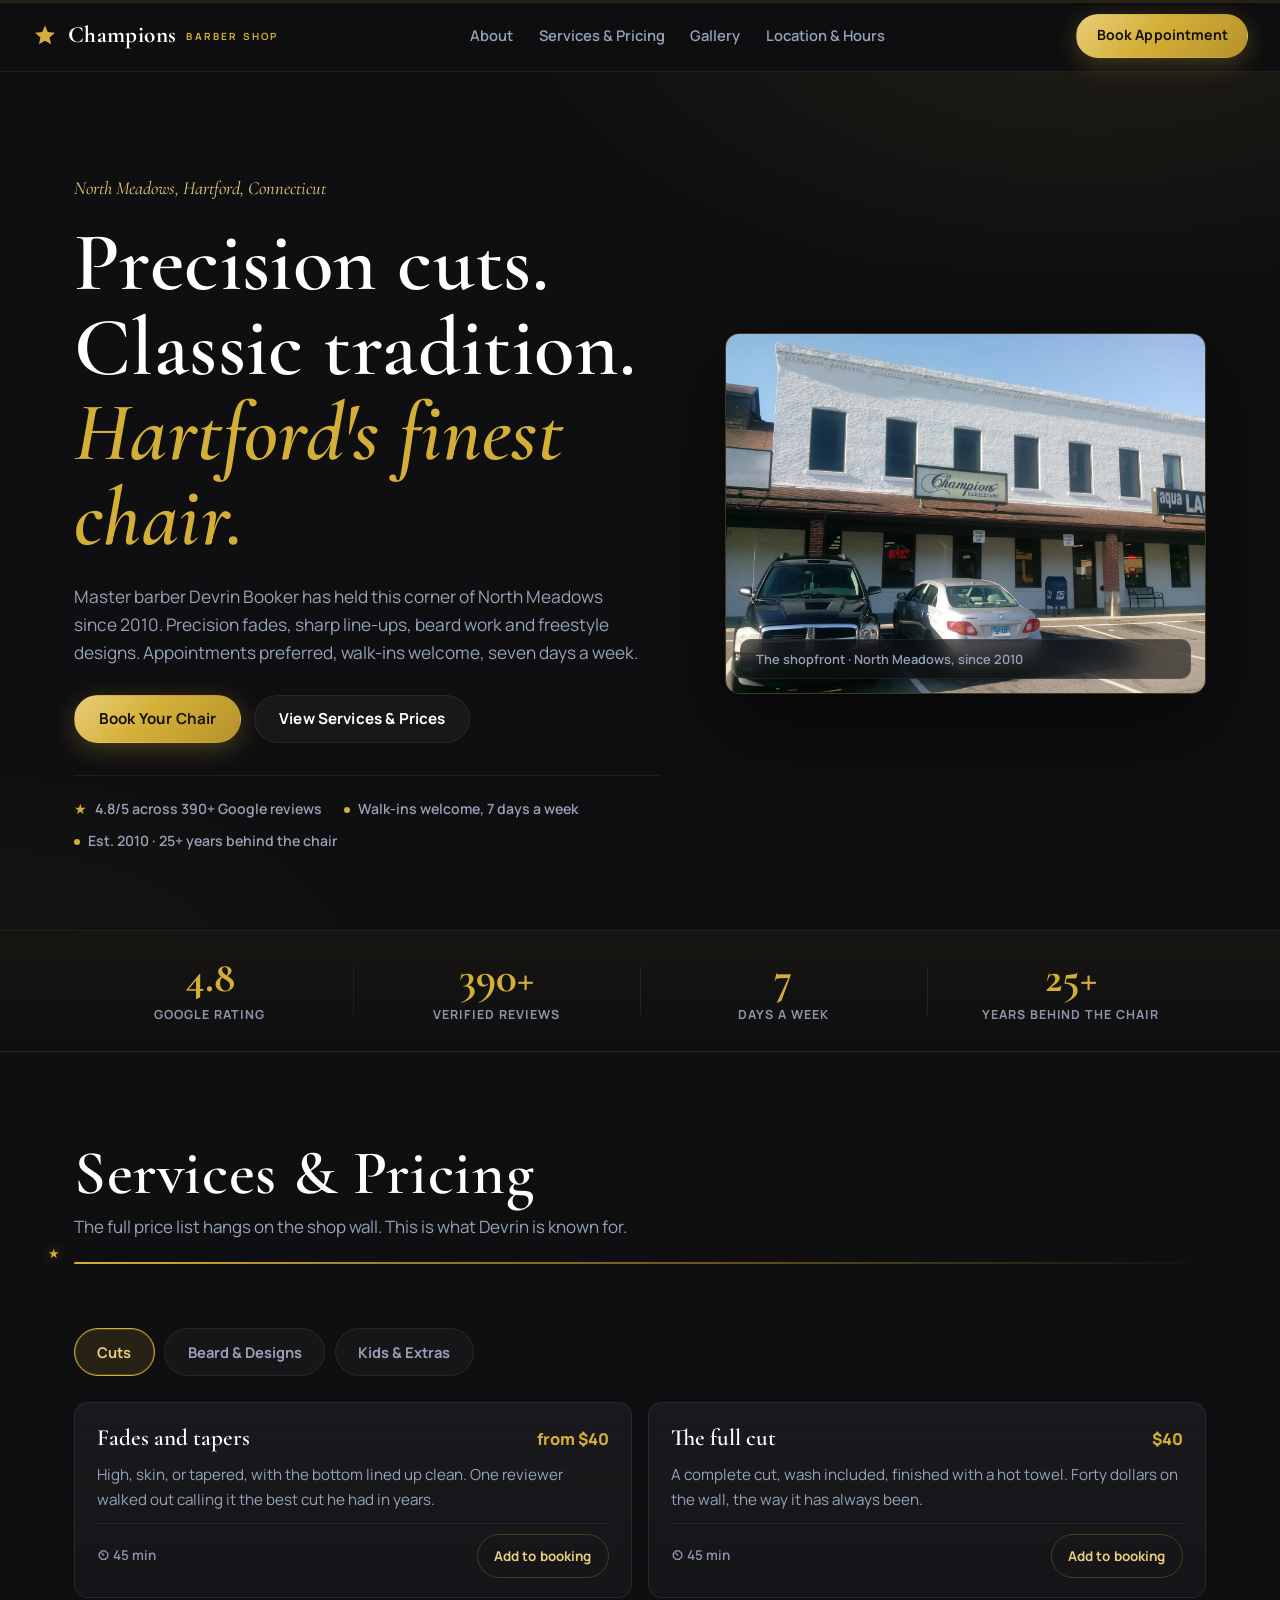
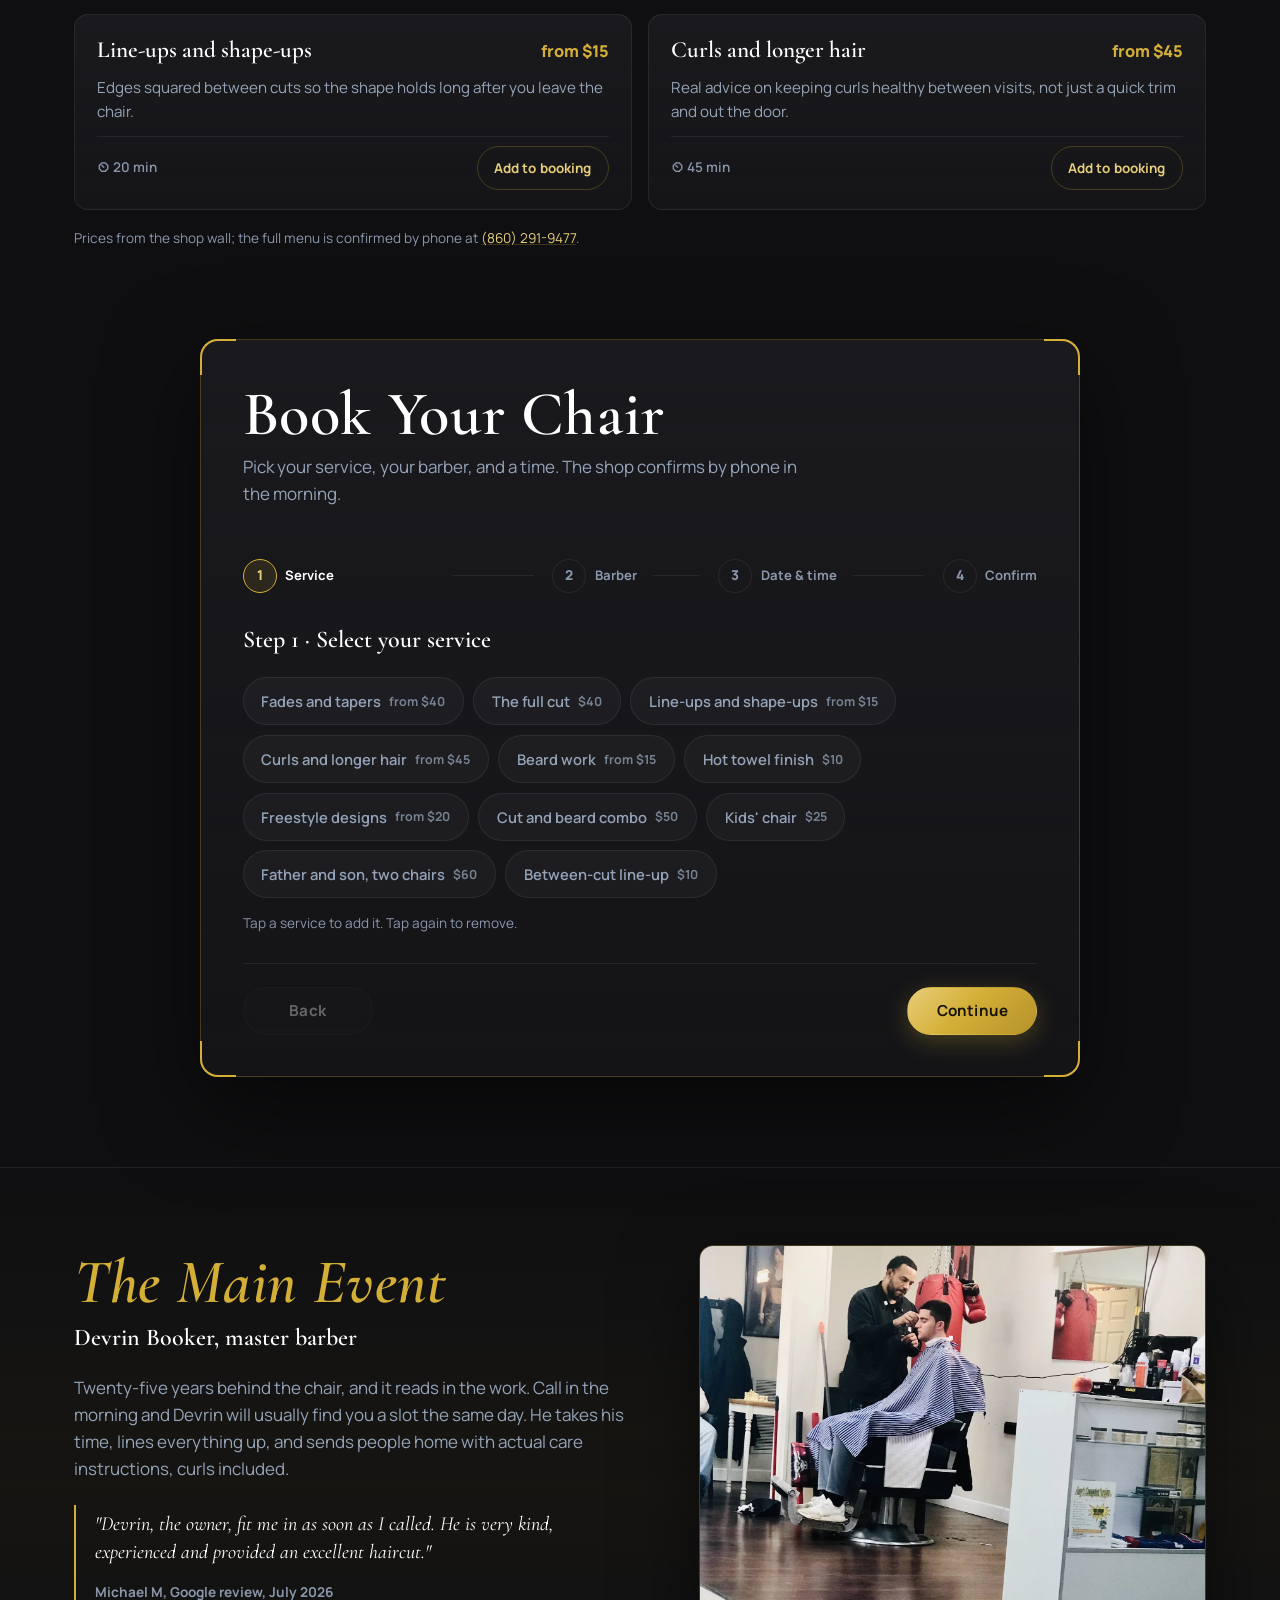
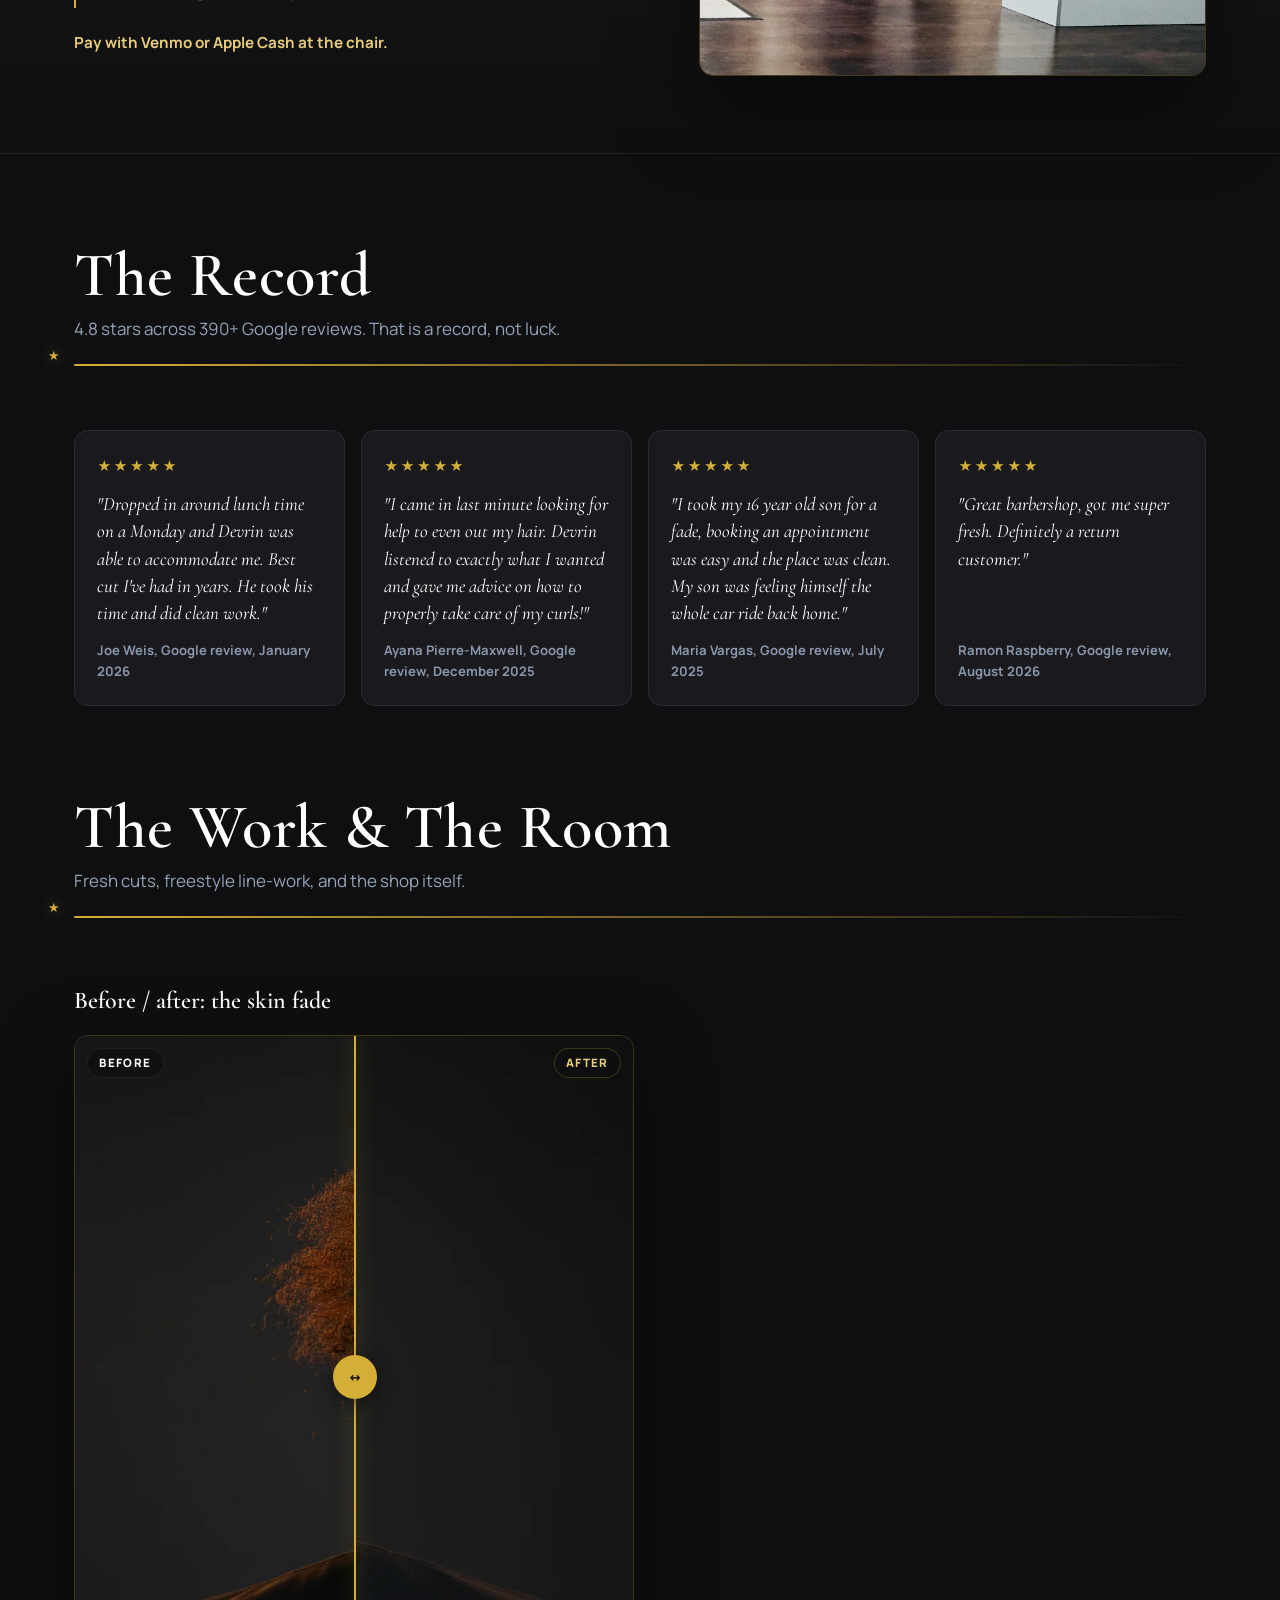
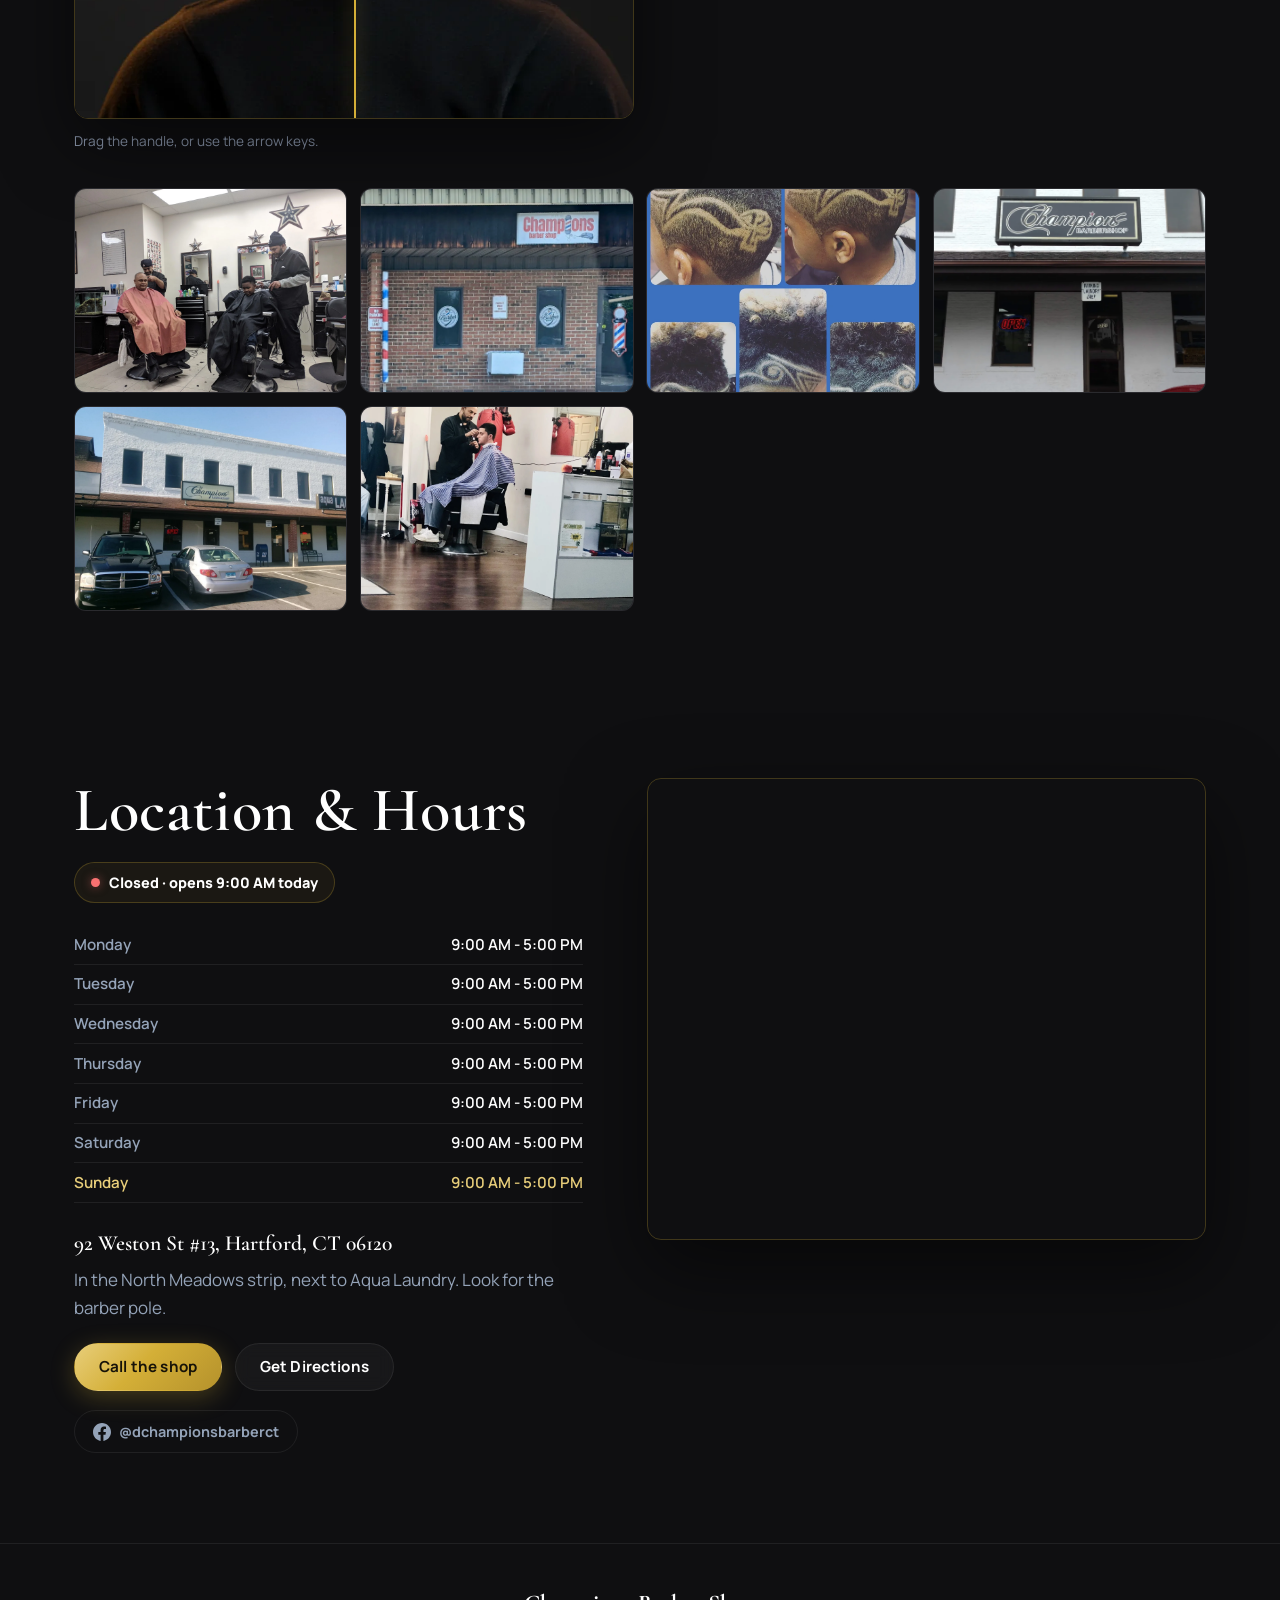
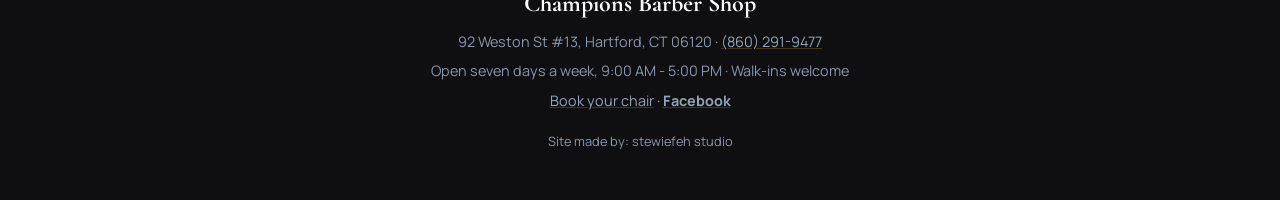
==== commit 7e2103b6: "Fix wizard step-1 advance; accurate hero caption; contrast bump; balanced card grid; fuller footer" ====
--- a/index.html
+++ b/index.html
@@ -85,8 +85,8 @@
       </ul>
     </div>
     <figure class="hero-photo reveal">
-      <img src="img/storefront-neon.webp" alt="Champions Barber Shop at night, the storefront lit with neon" width="1200" height="900" fetchpriority="high">
-      <figcaption class="photo-caption">The shop after hours &middot; North Meadows</figcaption>
+      <img src="img/storefront-neon.webp" alt="The Champions Barber Shop storefront in the North Meadows strip" width="1200" height="900" fetchpriority="high">
+      <figcaption class="photo-caption">The shopfront &middot; North Meadows, since 2010</figcaption>
     </figure>
   </div>
 </section>
@@ -358,7 +358,8 @@
 <footer class="footer">
   <p class="footer-name">Champions Barber Shop</p>
   <p class="footer-line">92 Weston St #13, Hartford, CT 06120 &middot; <a href="tel:+18602919477">(860) 291-9477</a></p>
-  <p class="footer-line"><a class="footer-fb" href="https://www.facebook.com/dchampionsbarberct/" target="_blank" rel="noopener">Facebook</a></p>
+  <p class="footer-line">Open seven days a week, 9:00 AM - 5:00 PM &middot; Walk-ins welcome</p>
+  <p class="footer-line"><a class="footer-book" href="#decision">Book your chair</a> &middot; <a class="footer-fb" href="https://www.facebook.com/dchampionsbarberct/" target="_blank" rel="noopener">Facebook</a></p>
   <p class="footer-credit">Site made by: stewiefeh studio</p>
 </footer>
 
--- a/styles.css
+++ b/styles.css
@@ -13,7 +13,7 @@
   --gold-deep: #8F7322;
   --white: #FFFFFF;
   --slate: #94A3B8;
-  --slate-dim: #647084;
+  --slate-dim: #8A96AB;
   --hairline: rgba(212, 175, 55, 0.25);
   --edge: rgba(255, 255, 255, 0.07);
   --disp: "Cormorant Garamond", Georgia, serif;
@@ -134,11 +134,6 @@
   text-transform: uppercase; color: var(--gold); display: block; line-height: 1;
   margin-top: 3px;
 }
-.brand-word, .brand-sub { display: table-cell; }
-.brand { display: inline-flex; align-items: center; }
-.brand > * { display: block; }
-.brand-word { display: block; }
-.brand-sub { display: block; }
 .topnav { display: flex; gap: clamp(.9rem, 2vw, 1.8rem); }
 .topnav a {
   color: var(--slate); text-decoration: none; font-weight: 600; font-size: .92rem;
@@ -511,6 +506,12 @@
 .footer-line a { color: var(--slate); text-decoration-color: var(--hairline); }
 .footer-fb { font-weight: 700; }
 .footer-credit { margin-top: 1.2rem; font-size: .8rem; color: var(--slate-dim); }
+
+/* balanced service grids on desktop */
+@media (min-width: 900px) {
+  .svc-grid { grid-template-columns: repeat(2, 1fr); }
+  .svc-grid .svc:nth-last-child(1):nth-child(odd) { grid-column: 1 / -1; }
+}
 
 /* ---------- reveal on scroll ---------- */
 .reveal { opacity: 0; transform: translateY(22px); transition: opacity .7s var(--ease), transform .7s var(--ease); }
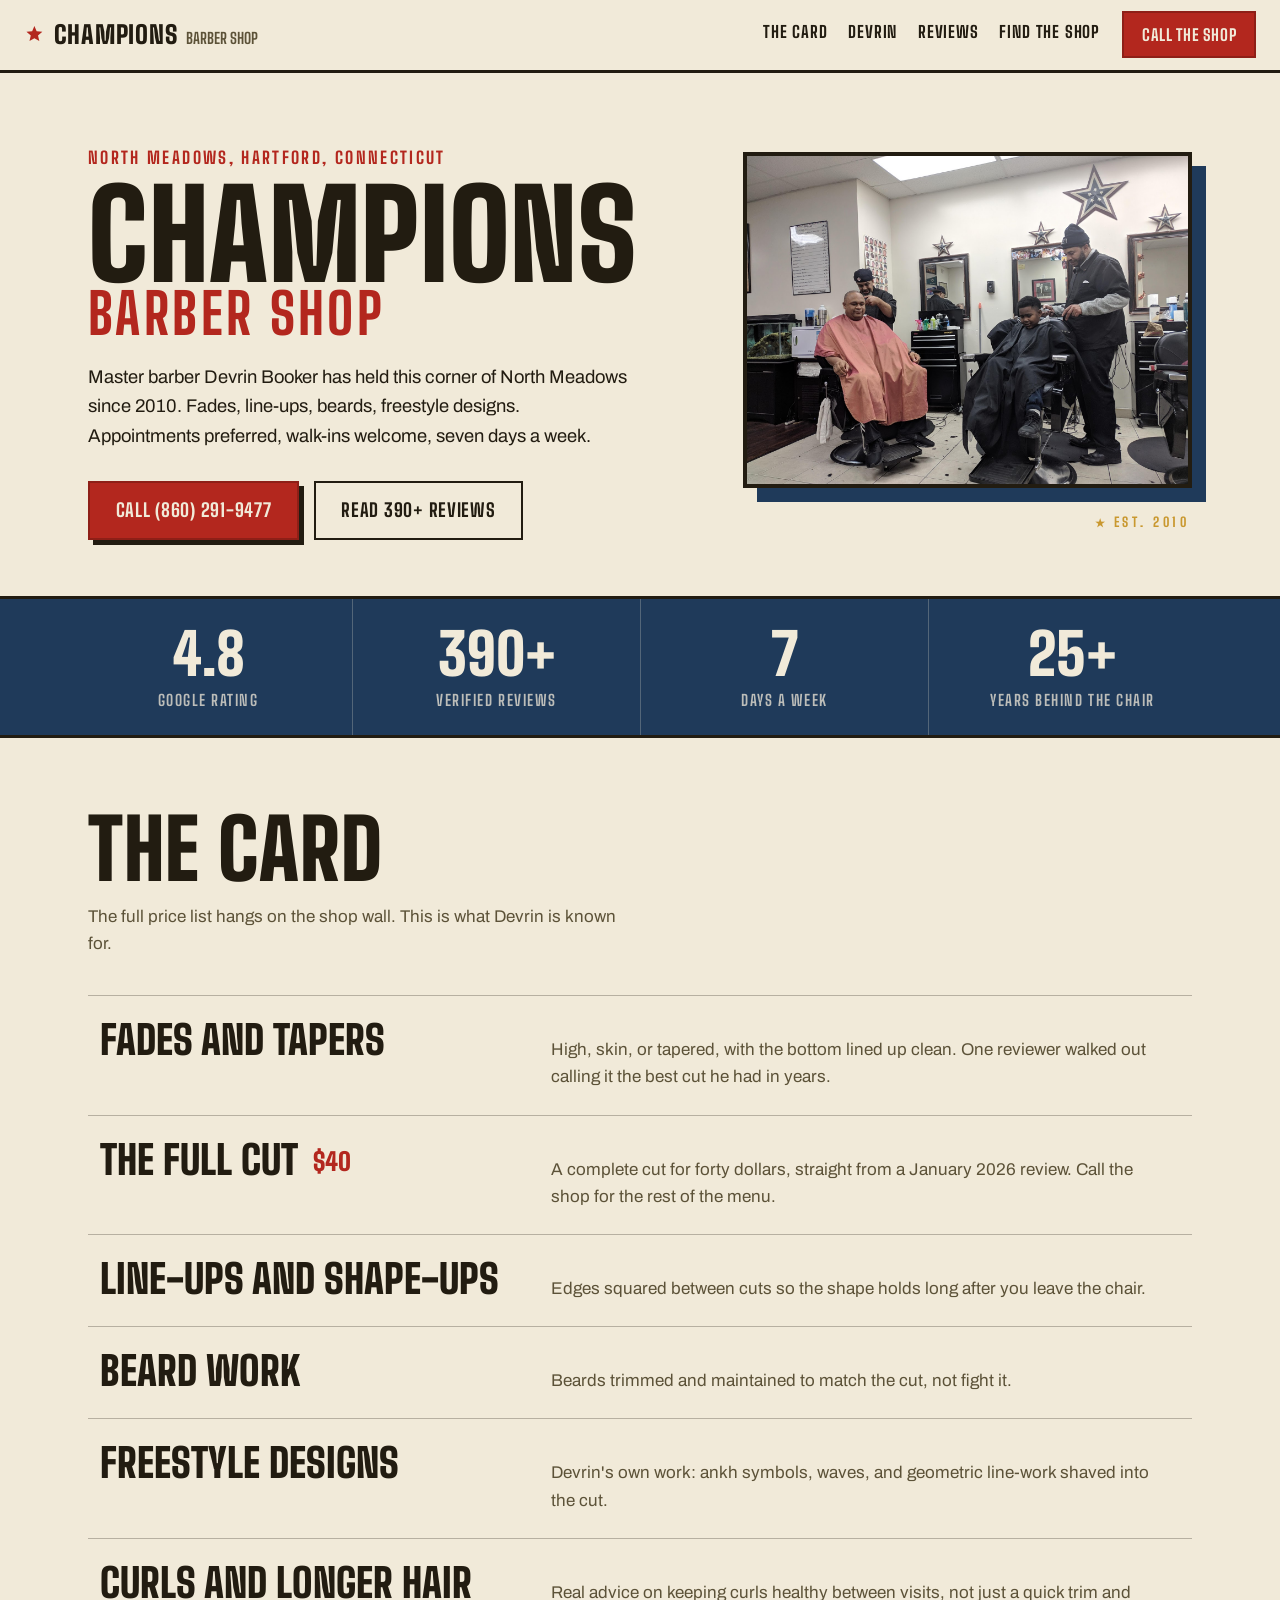
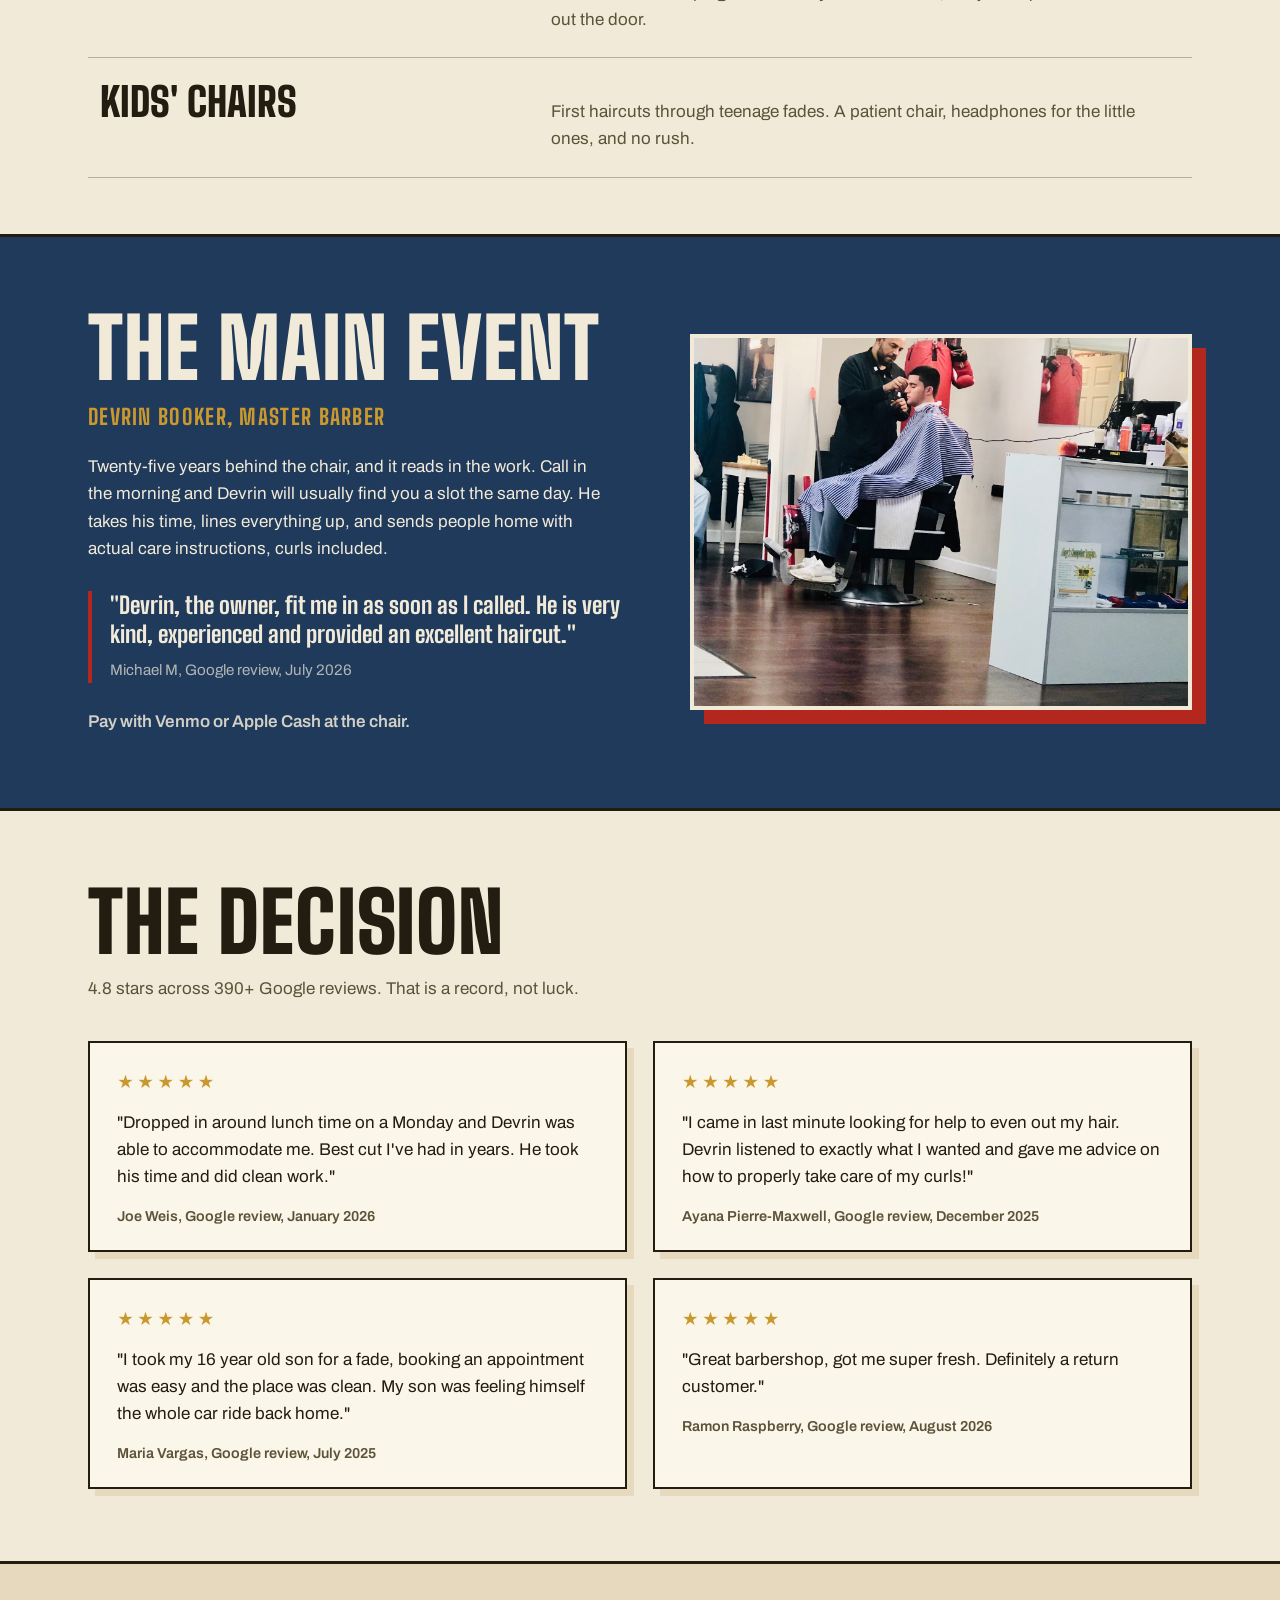
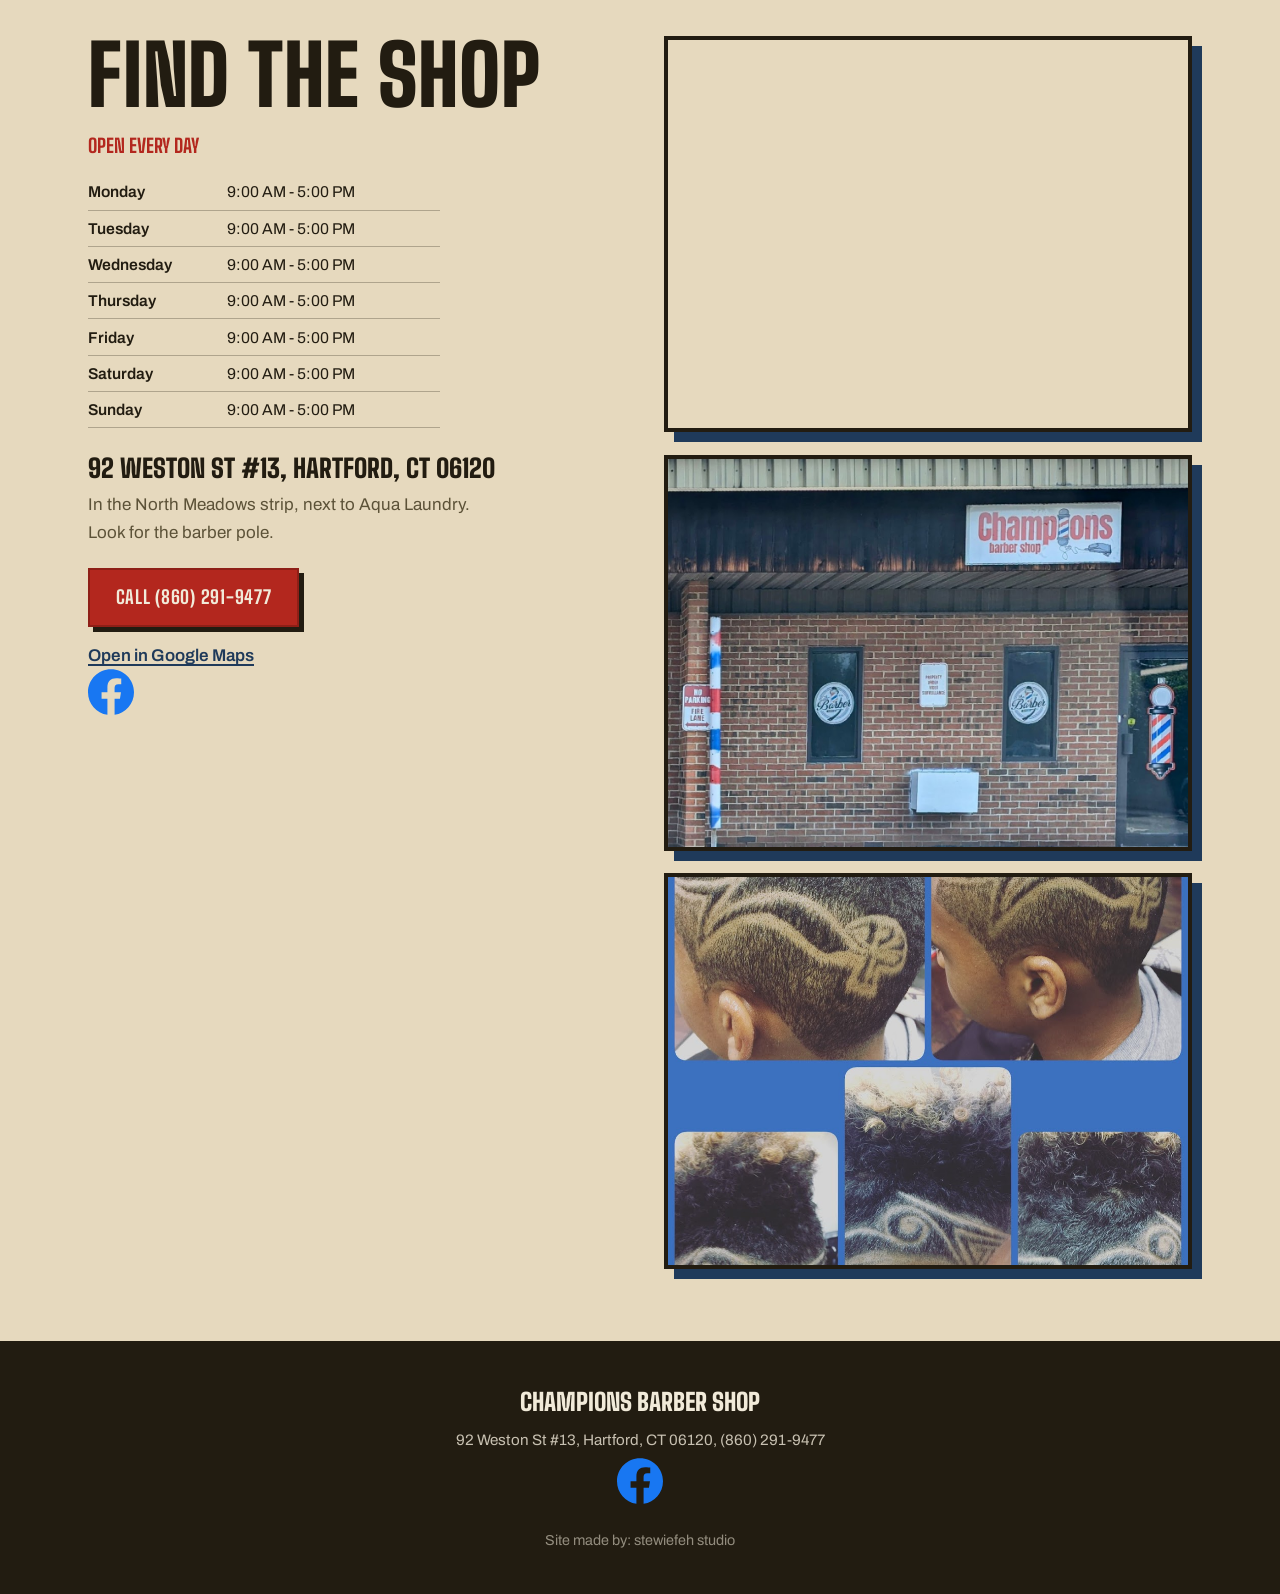
==== commit e9f4eaae: "Restore original site design" ====
--- a/index.html
+++ b/index.html
@@ -4,25 +4,23 @@
 <meta charset="UTF-8">
 <meta name="viewport" content="width=device-width, initial-scale=1.0">
 <title>Champions Barber Shop | Master Barber Devrin Booker, Hartford CT</title>
-<meta name="description" content="Champions Barber Shop, 92 Weston St, Hartford. Master barber Devrin Booker: precision fades, line-ups, beard work and freestyle designs. 4.8 stars across 390+ reviews. Open seven days, 9 to 5. Call (860) 291-9477.">
+<meta name="description" content="Champions Barber Shop, 92 Weston St, Hartford. Master barber Devrin Booker: fades, line-ups, beards, freestyle designs. 4.8 stars across 390+ reviews. Open seven days, 9 to 5. Call (860) 291-9477.">
 <link rel="icon" type="image/svg+xml" href="favicon.svg">
 <meta property="og:title" content="Champions Barber Shop, Hartford CT">
-<meta property="og:description" content="Master barber Devrin Booker. Precision fades, line-ups, beard work, freestyle designs. 4.8 stars across 390+ reviews. Open seven days a week.">
+<meta property="og:description" content="Master barber Devrin Booker. Fades, line-ups, beards, freestyle designs. 4.8 stars across 390+ reviews. Open seven days a week.">
 <meta property="og:type" content="website">
 <meta property="og:image" content="img/storefront-neon.jpg">
 <meta property="og:locale" content="en_US">
-<meta name="theme-color" content="#0F0F11">
 <link rel="preconnect" href="https://fonts.googleapis.com">
 <link rel="preconnect" href="https://fonts.gstatic.com" crossorigin>
-<link href="https://fonts.googleapis.com/css2?family=Cormorant+Garamond:ital,wght@0,500;0,600;0,700;1,500&family=Manrope:wght@400;500;600;700;800&display=swap" rel="stylesheet">
-<link rel="stylesheet" href="styles.css?v=1">
+<link href="https://fonts.googleapis.com/css2?family=Big+Shoulders:opsz,wght@10..72,500;10..72,700;10..72,900&family=Archivo:wght@400;500;600;700&display=swap" rel="stylesheet">
+<link rel="stylesheet" href="styles.css?v=12">
 <script type="application/ld+json">
 {
   "@context": "https://schema.org",
   "@type": "BarberShop",
   "name": "Champions Barber Shop",
   "telephone": "+18602919477",
-  "priceRange": "$40",
   "address": {
     "@type": "PostalAddress",
     "streetAddress": "92 Weston St #13",
@@ -39,56 +37,40 @@
 </head>
 <body>
 
-<a class="skip" href="#main">Skip to content</a>
-<div class="belt-progress" aria-hidden="true"><span id="beltFill"></span></div>
-
 <header class="topbar" id="top">
   <a class="brand" href="#top" aria-label="Champions Barber Shop, back to top">
     <svg class="brand-star" viewBox="0 0 64 64" aria-hidden="true"><path d="M32 6l6.9 16.3 17.6 1.5-13.4 11.6 4 17.2L32 43.7l-15.1 8.9 4-17.2L7.5 23.8l17.6-1.5z" fill="currentColor"/></svg>
     <span class="brand-word">Champions</span>
     <span class="brand-sub">Barber Shop</span>
   </a>
-  <nav class="topnav" id="topnav" aria-label="Sections">
-    <a href="#main-event">About</a>
-    <a href="#services">Services &amp; Pricing</a>
-    <a href="#gallery">Gallery</a>
-    <a href="#visit">Location &amp; Hours</a>
+  <nav class="topnav" aria-label="Sections">
+    <a href="#card">The Card</a>
+    <a href="#main-event">Devrin</a>
+    <a href="#decision">Reviews</a>
+    <a href="#visit">Find the Shop</a>
   </nav>
-  <div class="top-actions">
-    <a class="btn btn-gold btn-top" href="#decision">Book Appointment</a>
-    <button class="nav-toggle" id="navToggle" aria-expanded="false" aria-controls="topnav" aria-label="Open menu">
-      <span></span><span></span><span></span>
-    </button>
-  </div>
+  <a class="btn btn-call" href="tel:+18602919477">Call the shop</a>
 </header>
 
-<main id="main">
+<main>
 
 <section class="hero">
-  <div class="hero-inner">
-    <div class="hero-copy">
-      <p class="hero-kicker">North Meadows, Hartford, Connecticut</p>
-      <h1 class="masthead">
-        <span class="mast-line mast-1">Precision cuts.</span>
-        <span class="mast-line mast-2">Classic tradition.</span>
-        <span class="mast-line mast-3">Hartford's finest chair.</span>
-      </h1>
-      <p class="hero-lede">Master barber Devrin Booker has held this corner of North Meadows since 2010. Precision fades, sharp line-ups, beard work and freestyle designs. Appointments preferred, walk-ins welcome, seven days a week.</p>
-      <div class="hero-ctas">
-        <a class="btn btn-gold" href="#decision">Book Your Chair</a>
-        <a class="btn btn-ghost" href="#services">View Services &amp; Prices</a>
-      </div>
-      <ul class="trust-badges" aria-label="Why Champions">
-        <li><span class="tb-star" aria-hidden="true">&#9733;</span> 4.8/5 across 390+ Google reviews</li>
-        <li><span class="tb-dot" aria-hidden="true"></span> Walk-ins welcome, 7 days a week</li>
-        <li><span class="tb-dot" aria-hidden="true"></span> Est. 2010 &middot; 25+ years behind the chair</li>
-      </ul>
-    </div>
-    <figure class="hero-photo reveal">
-      <img src="img/storefront-neon.webp" alt="The Champions Barber Shop storefront in the North Meadows strip" width="1200" height="900" fetchpriority="high">
-      <figcaption class="photo-caption">The shopfront &middot; North Meadows, since 2010</figcaption>
-    </figure>
-  </div>
+  <div class="hero-copy">
+    <p class="hero-where">North Meadows, Hartford, Connecticut</p>
+    <h1 class="masthead">
+      <span class="mast-line mast-1">Champions</span>
+      <span class="mast-line mast-2">Barber Shop</span>
+    </h1>
+    <p class="hero-lede">Master barber Devrin Booker has held this corner of North Meadows since 2010. Fades, line-ups, beards, freestyle designs. Appointments preferred, walk-ins welcome, seven days a week.</p>
+    <div class="hero-ctas">
+      <a class="btn btn-primary" href="tel:+18602919477">Call (860) 291-9477</a>
+      <a class="btn btn-ghost" href="#decision">Read 390+ reviews</a>
+    </div>
+  </div>
+  <figure class="hero-photo">
+    <img src="img/shop-interior.jpg" alt="Inside Champions Barber Shop, two barbers at work with the price list on the wall" width="1200" height="900" loading="eager">
+      <figcaption class="photo-caption"><span class="star" aria-hidden="true">&#9733;</span> Est. 2010</figcaption>
+  </figure>
 </section>
 
 <section class="tape" aria-label="The record in numbers">
@@ -100,151 +82,41 @@
   </div>
 </section>
 
-<section class="card-section" id="services">
+<section class="card-section" id="card">
   <div class="section-head">
-    <h2 class="display">Services &amp; Pricing</h2>
+    <h2 class="display">The Card</h2>
     <p class="section-note">The full price list hangs on the shop wall. This is what Devrin is known for.</p>
   </div>
-  <div class="service-tabs" role="tablist" aria-label="Service categories">
-    <button class="stab" role="tab" id="tab-cuts" aria-selected="true" aria-controls="panel-cuts">Cuts</button>
-    <button class="stab" role="tab" id="tab-beard" aria-selected="false" aria-controls="panel-beard" tabindex="-1">Beard &amp; Designs</button>
-    <button class="stab" role="tab" id="tab-kids" aria-selected="false" aria-controls="panel-kids" tabindex="-1">Kids &amp; Extras</button>
-  </div>
-
-  <div class="service-panel" role="tabpanel" id="panel-cuts" aria-labelledby="tab-cuts">
-    <div class="svc-grid">
-      <article class="svc" data-svc="Fades and tapers" data-dur="45" data-price="from $40">
-        <div class="svc-top"><h3>Fades and tapers</h3><span class="svc-price">from $40</span></div>
-        <p>High, skin, or tapered, with the bottom lined up clean. One reviewer walked out calling it the best cut he had in years.</p>
-        <div class="svc-foot"><span class="svc-dur">&#9202; 45 min</span><button class="btn btn-add" type="button">Add to booking</button></div>
-      </article>
-      <article class="svc" data-svc="The full cut" data-dur="45" data-price="$40">
-        <div class="svc-top"><h3>The full cut</h3><span class="svc-price">$40</span></div>
-        <p>A complete cut, wash included, finished with a hot towel. Forty dollars on the wall, the way it has always been.</p>
-        <div class="svc-foot"><span class="svc-dur">&#9202; 45 min</span><button class="btn btn-add" type="button">Add to booking</button></div>
-      </article>
-      <article class="svc" data-svc="Line-ups and shape-ups" data-dur="20" data-price="from $15">
-        <div class="svc-top"><h3>Line-ups and shape-ups</h3><span class="svc-price">from $15</span></div>
-        <p>Edges squared between cuts so the shape holds long after you leave the chair.</p>
-        <div class="svc-foot"><span class="svc-dur">&#9202; 20 min</span><button class="btn btn-add" type="button">Add to booking</button></div>
-      </article>
-      <article class="svc" data-svc="Curls and longer hair" data-dur="45" data-price="from $45">
-        <div class="svc-top"><h3>Curls and longer hair</h3><span class="svc-price">from $45</span></div>
-        <p>Real advice on keeping curls healthy between visits, not just a quick trim and out the door.</p>
-        <div class="svc-foot"><span class="svc-dur">&#9202; 45 min</span><button class="btn btn-add" type="button">Add to booking</button></div>
-      </article>
-    </div>
-  </div>
-
-  <div class="service-panel" role="tabpanel" id="panel-beard" aria-labelledby="tab-beard" hidden>
-    <div class="svc-grid">
-      <article class="svc" data-svc="Beard work" data-dur="20" data-price="from $15">
-        <div class="svc-top"><h3>Beard work</h3><span class="svc-price">from $15</span></div>
-        <p>Beards trimmed and maintained to match the cut, not fight it. Shaped to the jaw, softened at the line.</p>
-        <div class="svc-foot"><span class="svc-dur">&#9202; 20 min</span><button class="btn btn-add" type="button">Add to booking</button></div>
-      </article>
-      <article class="svc" data-svc="Hot towel finish" data-dur="15" data-price="$10">
-        <div class="svc-top"><h3>Hot towel finish</h3><span class="svc-price">$10</span></div>
-        <p>The old ritual, still done right: hot towel, straight-edge cleanup around the neckline, a close comfortable finish.</p>
-        <div class="svc-foot"><span class="svc-dur">&#9202; 15 min</span><button class="btn btn-add" type="button">Add to booking</button></div>
-      </article>
-      <article class="svc" data-svc="Freestyle designs" data-dur="60" data-price="from $20">
-        <div class="svc-top"><h3>Freestyle designs</h3><span class="svc-price">from $20</span></div>
-        <p>Devrin's own work: ankh symbols, waves, and geometric line-work shaved into the cut.</p>
-        <div class="svc-foot"><span class="svc-dur">&#9202; 60 min</span><button class="btn btn-add" type="button">Add to booking</button></div>
-      </article>
-      <article class="svc" data-svc="Cut and beard combo" data-dur="60" data-price="$50">
-        <div class="svc-top"><h3>Cut + beard combo</h3><span class="svc-price">$50</span></div>
-        <p>The full chair: cut, beard shaped to match, hot towel to close. Most guys leave with this one.</p>
-        <div class="svc-foot"><span class="svc-dur">&#9202; 60 min</span><button class="btn btn-add" type="button">Add to booking</button></div>
-      </article>
-    </div>
-  </div>
-
-  <div class="service-panel" role="tabpanel" id="panel-kids" aria-labelledby="tab-kids" hidden>
-    <div class="svc-grid">
-      <article class="svc" data-svc="Kids' chair" data-dur="30" data-price="$25">
-        <div class="svc-top"><h3>Kids' chair</h3><span class="svc-price">$25</span></div>
-        <p>First haircuts through teenage fades. A patient chair, headphones for the little ones, and no rush.</p>
-        <div class="svc-foot"><span class="svc-dur">&#9202; 30 min</span><button class="btn btn-add" type="button">Add to booking</button></div>
-      </article>
-      <article class="svc" data-svc="Father and son, two chairs" data-dur="60" data-price="$60">
-        <div class="svc-top"><h3>Father &amp; son, two chairs</h3><span class="svc-price">$60</span></div>
-        <p>Two chairs side by side, one appointment. Both of you leave squared away together.</p>
-        <div class="svc-foot"><span class="svc-dur">&#9202; 60 min</span><button class="btn btn-add" type="button">Add to booking</button></div>
-      </article>
-      <article class="svc" data-svc="Between-cut line-up" data-dur="15" data-price="$10">
-        <div class="svc-top"><h3>Between-cut line-up</h3><span class="svc-price">$10</span></div>
-        <p>Two weeks in, edges drifting. A quick clean-up keeps the cut sharp until the next full one.</p>
-        <div class="svc-foot"><span class="svc-dur">&#9202; 15 min</span><button class="btn btn-add" type="button">Add to booking</button></div>
-      </article>
-    </div>
-  </div>
-  <p class="svc-note">Prices from the shop wall; the full menu is confirmed by phone at <a href="tel:+18602919477">(860) 291-9477</a>.</p>
-</section>
-
-<section class="book" id="decision">
-  <div class="book-frame">
-    <span class="brk-b" aria-hidden="true"></span>
-    <div class="section-head">
-      <h2 class="display">Book Your Chair</h2>
-      <p class="section-note">Pick your service, your barber, and a time. The shop confirms by phone in the morning.</p>
-    </div>
-
-    <ol class="book-steps" aria-label="Booking progress">
-      <li class="bstep" data-step="1" aria-current="step"><span class="bstep-num">1</span><span class="bstep-label">Service</span></li>
-      <li class="bstep" data-step="2"><span class="bstep-num">2</span><span class="bstep-label">Barber</span></li>
-      <li class="bstep" data-step="3"><span class="bstep-num">3</span><span class="bstep-label">Date &amp; time</span></li>
-      <li class="bstep" data-step="4"><span class="bstep-num">4</span><span class="bstep-label">Confirm</span></li>
-    </ol>
-
-    <form class="book-wizard" id="bookWizard" novalidate>
-      <fieldset class="bw-panel" data-panel="1">
-        <legend>Step 1 &middot; Select your service</legend>
-        <div class="bw-picks" id="svcPicks" role="group" aria-label="Services"></div>
-        <p class="bw-hint" id="svcHint">Tap a service to add it. Tap again to remove.</p>
-      </fieldset>
-
-      <fieldset class="bw-panel" data-panel="2" hidden>
-        <legend>Step 2 &middot; Choose your barber</legend>
-        <div class="barber-picks" role="radiogroup" aria-label="Barber">
-          <label class="barber-pick">
-            <input type="radio" name="barber" value="Any available specialist" checked>
-            <span class="bp-face bp-any" aria-hidden="true">&#9733;</span>
-            <span class="bp-name">Any available specialist</span>
-            <span class="bp-note">Fastest chair</span>
-          </label>
-          <label class="barber-pick">
-            <input type="radio" name="barber" value="Devrin Booker">
-            <span class="bp-face bp-d" aria-hidden="true">DB</span>
-            <span class="bp-name">Devrin Booker</span>
-            <span class="bp-note">Master barber &middot; 25+ years</span>
-          </label>
-        </div>
-      </fieldset>
-
-      <fieldset class="bw-panel" data-panel="3" hidden>
-        <legend>Step 3 &middot; Pick a date and time</legend>
-        <div class="date-strip" id="dateStrip" role="group" aria-label="Choose a date"></div>
-        <div class="time-grid" id="timeGrid" role="group" aria-label="Choose a time"></div>
-      </fieldset>
-
-      <fieldset class="bw-panel" data-panel="4" hidden>
-        <legend>Step 4 &middot; Confirm</legend>
-        <div class="bw-summary" id="bwSummary" aria-live="polite"></div>
-        <p class="bw-final-note">The shop books by phone. Call with your picks and Devrin will lock the slot &mdash; mornings are best.</p>
-        <div class="bw-final-actions">
-          <a class="btn btn-gold" id="callConfirm" href="tel:+18602919477">Call to confirm &middot; (860) 291-9477</a>
-          <button class="btn btn-ghost" type="button" id="copySummary">Copy my summary</button>
-        </div>
-      </fieldset>
-
-      <div class="bw-nav">
-        <button class="btn btn-ghost" type="button" id="bwBack" disabled>Back</button>
-        <button class="btn btn-gold" type="button" id="bwNext">Continue</button>
-      </div>
-    </form>
-  </div>
+  <ul class="bouts">
+    <li class="bout">
+      <h3>Fades and tapers</h3>
+      <p>High, skin, or tapered, with the bottom lined up clean. One reviewer walked out calling it the best cut he had in years.</p>
+    </li>
+    <li class="bout">
+      <h3>The full cut <span class="bout-price">$40</span></h3>
+      <p>A complete cut for forty dollars, straight from a January 2026 review. Call the shop for the rest of the menu.</p>
+    </li>
+    <li class="bout">
+      <h3>Line-ups and shape-ups</h3>
+      <p>Edges squared between cuts so the shape holds long after you leave the chair.</p>
+    </li>
+    <li class="bout">
+      <h3>Beard work</h3>
+      <p>Beards trimmed and maintained to match the cut, not fight it.</p>
+    </li>
+    <li class="bout">
+      <h3>Freestyle designs</h3>
+      <p>Devrin's own work: ankh symbols, waves, and geometric line-work shaved into the cut.</p>
+    </li>
+    <li class="bout">
+      <h3>Curls and longer hair</h3>
+      <p>Real advice on keeping curls healthy between visits, not just a quick trim and out the door.</p>
+    </li>
+    <li class="bout">
+      <h3>Kids' chairs</h3>
+      <p>First haircuts through teenage fades. A patient chair, headphones for the little ones, and no rush.</p>
+    </li>
+  </ul>
 </section>
 
 <section class="main-event" id="main-event">
@@ -259,15 +131,15 @@
       </blockquote>
       <p class="event-pay">Pay with Venmo or Apple Cash at the chair.</p>
     </div>
-    <figure class="event-photo reveal">
-      <img src="img/punching-bag.webp" alt="Devrin cutting a client's hair, the shop's red punching bag in the corner behind them" width="1200" height="900" loading="lazy">
+    <figure class="event-photo">
+      <img src="img/punching-bag.jpg" alt="Devrin cutting a client's hair, the shop's red punching bag in the corner behind them" width="1200" height="900">
     </figure>
   </div>
 </section>
 
-<section class="decision" id="reviews">
+<section class="decision" id="decision">
   <div class="section-head">
-    <h2 class="display">The Record</h2>
+    <h2 class="display">The Decision</h2>
     <p class="section-note">4.8 stars across 390+ Google reviews. That is a record, not luck.</p>
   </div>
   <div class="scorecards">
@@ -291,42 +163,14 @@
       <p class="score-quote">"Great barbershop, got me super fresh. Definitely a return customer."</p>
       <p class="score-meta">Ramon Raspberry, Google review, August 2026</p>
     </article>
-  </div>
-</section>
-
-<section class="gallery" id="gallery">
-  <div class="section-head">
-    <h2 class="display">The Work &amp; The Room</h2>
-    <p class="section-note">Fresh cuts, freestyle line-work, and the shop itself.</p>
-  </div>
-
-  <div class="ba-wrap">
-    <h3 class="ba-title">Before / after: the skin fade</h3>
-    <div class="ba-slider" id="baSlider" role="slider" aria-label="Before and after comparison" aria-valuemin="0" aria-valuemax="100" aria-valuenow="50" tabindex="0">
-      <img class="ba-after" src="img/fade-after.webp" alt="After: a fresh skin fade with a crisp lineup" width="900" height="1100" loading="lazy">
-      <div class="ba-before" id="baBefore"><img src="img/fade-before.webp" alt="Before: overgrown hair before the cut" width="900" height="1100" loading="lazy"></div>
-      <div class="ba-handle" id="baHandle" aria-hidden="true"><span class="ba-knob"></span></div>
-      <span class="ba-tag ba-tag-l">Before</span>
-      <span class="ba-tag ba-tag-r">After</span>
-    </div>
-    <p class="ba-note">Drag the handle, or use the arrow keys.</p>
-  </div>
-
-  <div class="g-grid">
-    <button class="g-item" type="button" data-full="img/shop-interior.jpg"><img src="img/shop-interior.webp" alt="Inside Champions Barber Shop, two chairs with the price list on the wall" width="800" height="600" loading="lazy"></button>
-    <button class="g-item" type="button" data-full="img/storefront-pole.jpg"><img src="img/storefront-pole.webp" alt="The Champions Barber Shop storefront with the barber pole out front" width="800" height="600" loading="lazy"></button>
-    <button class="g-item" type="button" data-full="img/hair-art.jpg"><img src="img/hair-art.webp" alt="Freestyle designs shaved into hair: an ankh, waves, and geometric patterns" width="800" height="600" loading="lazy"></button>
-    <button class="g-item" type="button" data-full="img/waiting-area.jpg"><img src="img/waiting-area.webp" alt="The waiting area with seating and the shop's decor" width="800" height="600" loading="lazy"></button>
-    <button class="g-item" type="button" data-full="img/storefront-neon.jpg"><img src="img/storefront-neon.webp" alt="The storefront lit with neon at night" width="800" height="600" loading="lazy"></button>
-    <button class="g-item" type="button" data-full="img/punching-bag.jpg"><img src="img/punching-bag.webp" alt="A cut in progress with the shop's red punching bag behind" width="800" height="600" loading="lazy"></button>
   </div>
 </section>
 
 <section class="visit" id="visit">
   <div class="visit-grid">
     <div class="visit-info">
-      <h2 class="display">Location &amp; Hours</h2>
-      <p class="open-badge" id="openBadge" role="status"><span class="ob-dot" aria-hidden="true"></span><span id="openText">Checking hours&hellip;</span></p>
+      <h2 class="display">Find the Shop</h2>
+      <p class="visit-hours-label">Open every day</p>
       <table class="hours">
         <caption class="sr-only">Opening hours, every day 9 AM to 5 PM</caption>
         <tbody>
@@ -341,14 +185,14 @@
       </table>
       <p class="visit-address">92 Weston St #13, Hartford, CT 06120</p>
       <p class="visit-detail">In the North Meadows strip, next to Aqua Laundry. Look for the barber pole.</p>
-      <div class="quick-actions">
-        <a class="btn btn-gold" href="tel:+18602919477">Call the shop</a>
-        <a class="btn btn-ghost" href="https://maps.google.com/?cid=4176339353806706583" target="_blank" rel="noopener">Get Directions</a>
-      </div>
-      <a class="fb-btn" href="https://www.facebook.com/dchampionsbarberct/" target="_blank" rel="noopener" aria-label="Champions Barber Shop on Facebook" title="Facebook"><svg viewBox="0 0 24 24" aria-hidden="true" focusable="false"><path d="M24 12.073c0-6.627-5.373-12-12-12s-12 5.373-12 12c0 5.99 4.388 10.954 10.125 11.854v-8.385H7.078v-3.47h3.047V9.43c0-3.007 1.792-4.669 4.533-4.669 1.312 0 2.686.235 2.686.235v2.953H15.83c-1.491 0-1.956.925-1.956 1.874v2.25h3.328l-.532 3.47h-2.796v8.385C19.612 23.027 24 18.062 24 12.073z"/></svg><span>@dchampionsbarberct</span></a>
-    </div>
-    <div class="visit-map-wrap reveal">
-      <iframe class="visit-map" src="https://www.google.com/maps?q=Champions%20Barber%20Shop%2C%2092%20Weston%20St%20%2313%2C%20Hartford%2C%20CT%2006120&output=embed" title="Map showing Champions Barber Shop at 92 Weston St, Hartford" loading="lazy" allowfullscreen></iframe>
+      <a class="btn btn-primary" href="tel:+18602919477">Call (860) 291-9477</a>
+      <a class="maps-link" href="https://maps.google.com/?cid=4176339353806706583" target="_blank" rel="noopener">Open in Google Maps</a>
+      <a class="fb-btn" href="https://www.facebook.com/dchampionsbarberct/" target="_blank" rel="noopener" aria-label="Champions Barber Shop on Facebook" title="Facebook"><svg viewBox="0 0 24 24" aria-hidden="true" focusable="false"><path d="M24 12.073c0-6.627-5.373-12-12-12s-12 5.373-12 12c0 5.99 4.388 10.954 10.125 11.854v-8.385H7.078v-3.47h3.047V9.43c0-3.007 1.792-4.669 4.533-4.669 1.312 0 2.686.235 2.686.235v2.953H15.83c-1.491 0-1.956.925-1.956 1.874v2.25h3.328l-.532 3.47h-2.796v8.385C19.612 23.027 24 18.062 24 12.073z"/></svg></a>
+    </div>
+    <div class="visit-photos">
+      <iframe class="visit-map" src="https://www.google.com/maps?q=Champions%20Barber%20Shop%2C%2092%20Weston%20St%20%2313%2C%20Hartford%2C%20CT%2006120&output=embed" title="Map showing Champions Barber Shop at 92 Weston St, Hartford" allowfullscreen></iframe>
+      <img src="img/storefront-pole.jpg" alt="The Champions Barber Shop storefront, brick facade with the barber pole out front" width="800" height="600">
+      <img src="img/hair-art.jpg" alt="Freestyle designs shaved into clients' hair: an ankh, waves, and geometric patterns" width="800" height="600">
     </div>
   </div>
 </section>
@@ -357,17 +201,10 @@
 
 <footer class="footer">
   <p class="footer-name">Champions Barber Shop</p>
-  <p class="footer-line">92 Weston St #13, Hartford, CT 06120 &middot; <a href="tel:+18602919477">(860) 291-9477</a></p>
-  <p class="footer-line">Open seven days a week, 9:00 AM - 5:00 PM &middot; Walk-ins welcome</p>
-  <p class="footer-line"><a class="footer-book" href="#decision">Book your chair</a> &middot; <a class="footer-fb" href="https://www.facebook.com/dchampionsbarberct/" target="_blank" rel="noopener">Facebook</a></p>
+  <p class="footer-line">92 Weston St #13, Hartford, CT 06120, (860) 291-9477</p>
+  <p class="footer-line"><a class="fb-btn" href="https://www.facebook.com/dchampionsbarberct/" target="_blank" rel="noopener" aria-label="Champions Barber Shop on Facebook" title="Facebook"><svg viewBox="0 0 24 24" aria-hidden="true" focusable="false"><path d="M24 12.073c0-6.627-5.373-12-12-12s-12 5.373-12 12c0 5.99 4.388 10.954 10.125 11.854v-8.385H7.078v-3.47h3.047V9.43c0-3.007 1.792-4.669 4.533-4.669 1.312 0 2.686.235 2.686.235v2.953H15.83c-1.491 0-1.956.925-1.956 1.874v2.25h3.328l-.532 3.47h-2.796v8.385C19.612 23.027 24 18.062 24 12.073z"/></svg></a></p>
   <p class="footer-credit">Site made by: stewiefeh studio</p>
 </footer>
 
-<div class="lightbox" id="lightbox" hidden>
-  <button class="lb-close" id="lbClose" aria-label="Close image">&times;</button>
-  <img class="lb-img" id="lbImg" src="" alt="">
-</div>
-
-<script src="script.js?v=1" defer></script>
 </body>
 </html>
--- a/styles.css
+++ b/styles.css
@@ -1,570 +1,623 @@
-/* ============================================================
-   Champions Barber Shop - "The Title"
-   Identity: championship gold on obsidian. Cormorant Garamond
-   display over Manrope, belt-strap gold rules, medallion stars.
-   ============================================================ */
+/* Champions Barber Shop: fight-card identity
+   paper program stock, championship red, ring navy, gold reserved for stars */
 
 :root {
-  --obsidian: #0F0F11;
-  --charcoal: #1A1A1E;
-  --charcoal-2: #202027;
-  --gold: #D4AF37;
-  --gold-soft: #E8CE7A;
-  --gold-deep: #8F7322;
-  --white: #FFFFFF;
-  --slate: #94A3B8;
-  --slate-dim: #8A96AB;
-  --hairline: rgba(212, 175, 55, 0.25);
-  --edge: rgba(255, 255, 255, 0.07);
-  --disp: "Cormorant Garamond", Georgia, serif;
-  --body: "Manrope", system-ui, sans-serif;
-  --ease: cubic-bezier(0.22, 1, 0.36, 1);
-  --radius: 14px;
+  --paper: #F1EAD9;
+  --paper-deep: #E6D9BE;
+  --ink: #221C11;
+  --ink-soft: #5C5238;
+  --red: #B3271E;
+  --red-deep: #8E1F17;
+  --navy: #1F3A5A;
+  --navy-deep: #16293F;
+  --gold: #C9982F;
+  --line: rgba(34, 28, 17, 0.28);
+  --font-display: "Big Shoulders", "Arial Narrow", sans-serif;
+  --font-body: "Archivo", system-ui, sans-serif;
 }
 
 * { margin: 0; padding: 0; box-sizing: border-box; }
-html { scroll-behavior: smooth; scroll-padding-top: 84px; }
+
+html { scroll-behavior: smooth; }
+
 body {
-  font-family: var(--body);
-  background: var(--obsidian);
-  color: var(--slate);
+  background: var(--paper);
+  color: var(--ink);
+  font-family: var(--font-body);
+  font-size: 1.0625rem;
   line-height: 1.6;
-  font-size: 1.0625rem;
   -webkit-font-smoothing: antialiased;
-  overflow-x: clip;
-}
+}
+
 img { display: block; max-width: 100%; height: auto; }
+
 a { color: inherit; }
-::selection { background: var(--gold); color: var(--obsidian); }
+
+:focus-visible {
+  outline: 3px solid var(--red);
+  outline-offset: 3px;
+}
 
 .sr-only {
-  position: absolute; width: 1px; height: 1px; overflow: hidden;
-  clip: rect(0 0 0 0); white-space: nowrap;
-}
-.skip {
-  position: absolute; left: -999px; top: 0; z-index: 300;
-  background: var(--gold); color: var(--obsidian); padding: .65rem 1.1rem;
-  font-weight: 700;
-}
-.skip:focus { left: 0; }
-
-:focus-visible { outline: 2px solid var(--gold); outline-offset: 3px; }
-
-section { scroll-margin-top: 84px; }
-
-/* ---------- the belt (signature) ---------- */
-.belt-progress {
-  position: fixed; top: 0; left: 0; right: 0; height: 3px;
-  background: rgba(212, 175, 55, 0.12); z-index: 210;
-}
-.belt-progress span {
-  display: block; height: 100%; width: 0;
-  background: linear-gradient(90deg, var(--gold-deep), var(--gold), var(--gold-soft));
+  position: absolute; width: 1px; height: 1px;
+  overflow: hidden; clip: rect(0 0 0 0); white-space: nowrap;
 }
 
 /* ---------- type ---------- */
-h1, h2, h3 { color: var(--white); }
+
 .display {
-  font-family: var(--disp);
+  font-family: var(--font-display);
+  font-weight: 900;
+  font-size: clamp(2.9rem, 7vw, 5.2rem);
+  line-height: 0.94;
+  text-transform: uppercase;
+  letter-spacing: 0.01em;
+}
+
+.display-paper { color: var(--paper); }
+
+.section-head {
+  max-width: 69rem;
+  margin: 0 auto;
+}
+
+.section-note {
+  margin-top: 0.9rem;
+  max-width: 34rem;
+  color: var(--ink-soft);
+}
+
+/* ---------- buttons ---------- */
+
+.btn {
+  display: inline-block;
+  font-family: var(--font-display);
+  font-weight: 700;
+  font-size: 1.15rem;
+  letter-spacing: 0.04em;
+  text-transform: uppercase;
+  text-decoration: none;
+  padding: 0.8rem 1.6rem;
+  border: 2px solid var(--ink);
+  transition: transform 0.18s ease, box-shadow 0.18s ease, background-color 0.18s ease, color 0.18s ease;
+}
+
+.btn-primary {
+  background: var(--red);
+  border-color: var(--red-deep);
+  color: var(--paper);
+  box-shadow: 5px 5px 0 var(--ink);
+}
+
+.btn-primary:hover {
+  transform: translate(-2px, -2px);
+  box-shadow: 8px 8px 0 var(--ink);
+}
+
+.btn-primary:active { transform: translate(2px, 2px); box-shadow: 1px 1px 0 var(--ink); }
+
+.btn-ghost {
+  background: transparent;
+  color: var(--ink);
+  border-color: var(--ink);
+}
+
+.btn-ghost:hover { background: var(--ink); color: var(--paper); }
+
+.btn-call {
+  background: var(--red);
+  border-color: var(--red-deep);
+  color: var(--paper);
+  padding: 0.55rem 1.1rem;
+  font-size: 1rem;
+  box-shadow: none;
+}
+
+.btn-call:hover { background: var(--red-deep); transform: none; }
+
+/* ---------- topbar ---------- */
+
+.topbar {
+  position: sticky;
+  top: 0;
+  z-index: 20;
+  display: flex;
+  align-items: center;
+  gap: 1.4rem;
+  padding: 0.7rem 1.5rem;
+  background: var(--paper);
+  border-bottom: 3px solid var(--ink);
+}
+
+.brand {
+  display: flex;
+  align-items: baseline;
+  gap: 0.55rem;
+  text-decoration: none;
+}
+
+.brand-star { width: 1.3rem; height: 1.3rem; color: var(--red); align-self: center; }
+
+.brand-word {
+  font-family: var(--font-display);
+  font-weight: 900;
+  font-size: 1.55rem;
+  text-transform: uppercase;
+  letter-spacing: 0.03em;
+}
+
+.brand-sub {
+  font-family: var(--font-display);
   font-weight: 600;
-  font-size: clamp(2.4rem, 5.4vw, 3.9rem);
-  line-height: 1.04;
-  letter-spacing: 0.01em;
-}
-.section-head { max-width: 1180px; margin: 0 auto; padding: 0 24px; }
-.section-head .display { margin-bottom: 0.4rem; }
-.section-note { color: var(--slate); max-width: 56ch; }
-
-/* the belt rule under section heads */
-.section-head { position: relative; padding-bottom: 1.6rem; margin-bottom: 2.4rem; }
-.section-head::after {
-  content: ""; display: block; height: 2px; margin-top: 1.4rem;
-  background: linear-gradient(90deg, var(--gold), rgba(212,175,55,0));
-  border-radius: 2px;
-}
-.section-head::before {
-  content: "\2605"; position: absolute; left: -2px; bottom: calc(1.6rem - 8px);
-  color: var(--gold); font-size: .8rem; transform: translateY(-46%); z-index: 1;
-  text-shadow: 0 0 12px rgba(212,175,55,.5);
-}
-
-/* ---------- buttons ---------- */
-.btn {
-  display: inline-flex; align-items: center; justify-content: center; gap: .5rem;
-  min-height: 48px; padding: 0 1.5rem; border-radius: 999px;
-  font-family: var(--body); font-weight: 700; font-size: .95rem;
-  letter-spacing: .01em; text-decoration: none; cursor: pointer;
-  border: 1px solid transparent;
-  transition: transform .25s var(--ease), box-shadow .25s var(--ease),
-              background .25s var(--ease), color .25s var(--ease),
-              border-color .25s var(--ease);
-}
-.btn-gold {
-  background: linear-gradient(135deg, var(--gold-soft) 0%, var(--gold) 45%, #B5922C 100%);
-  color: #171308;
-  box-shadow: 0 6px 24px rgba(212, 175, 55, 0.28);
-}
-.btn-gold:hover { transform: translateY(-2px); box-shadow: 0 10px 32px rgba(212, 175, 55, 0.4); }
-.btn-gold:active { transform: translateY(0); }
-.btn-ghost {
-  background: rgba(255, 255, 255, 0.04); color: var(--white);
-  border-color: var(--edge);
-  backdrop-filter: blur(8px); -webkit-backdrop-filter: blur(8px);
-}
-.btn-ghost:hover { border-color: var(--hairline); color: var(--gold-soft); transform: translateY(-2px); }
-
-/* ---------- header ---------- */
-.topbar {
-  position: sticky; top: 0; z-index: 100;
-  display: flex; align-items: center; justify-content: space-between; gap: 1rem;
-  min-height: 72px; padding: 0 clamp(16px, 3vw, 32px);
-  background: rgba(15, 15, 17, 0.78);
-  backdrop-filter: blur(14px); -webkit-backdrop-filter: blur(14px);
-  border-bottom: 1px solid var(--edge);
-}
-.topbar.is-scrolled { box-shadow: 0 10px 30px rgba(0, 0, 0, 0.45); }
-.brand { display: flex; align-items: center; gap: .6rem; text-decoration: none; }
-.brand-star { width: 26px; height: 26px; color: var(--gold); flex: none; }
-.brand-word {
-  font-family: var(--disp); font-weight: 700; font-size: 1.45rem;
-  color: var(--white); letter-spacing: .02em; line-height: 1;
-}
-.brand-sub {
-  font-size: .62rem; font-weight: 700; letter-spacing: .22em;
-  text-transform: uppercase; color: var(--gold); display: block; line-height: 1;
-  margin-top: 3px;
-}
-.topnav { display: flex; gap: clamp(.9rem, 2vw, 1.8rem); }
+  font-size: 0.95rem;
+  text-transform: uppercase;
+  color: var(--ink-soft);
+}
+
+.topnav {
+  display: flex;
+  gap: 1.3rem;
+  margin-left: auto;
+}
+
 .topnav a {
-  color: var(--slate); text-decoration: none; font-weight: 600; font-size: .92rem;
-  padding: .4rem 0; position: relative; transition: color .2s var(--ease);
-}
-.topnav a::after {
-  content: ""; position: absolute; left: 0; right: 100%; bottom: 0; height: 2px;
-  background: var(--gold); transition: right .25s var(--ease);
-}
-.topnav a:hover { color: var(--white); }
-.topnav a:hover::after { right: 0; }
-.top-actions { display: flex; align-items: center; gap: .7rem; }
-.btn-top { min-height: 44px; padding: 0 1.2rem; font-size: .88rem; }
-.nav-toggle {
-  display: none; width: 48px; height: 48px; border: 1px solid var(--edge);
-  border-radius: 10px; background: rgba(255,255,255,.04); cursor: pointer;
-  flex-direction: column; align-items: center; justify-content: center; gap: 5px;
-}
-.nav-toggle span { width: 20px; height: 2px; background: var(--white); transition: transform .25s var(--ease), opacity .2s; }
-.nav-toggle[aria-expanded="true"] span:nth-child(1) { transform: translateY(7px) rotate(45deg); }
-.nav-toggle[aria-expanded="true"] span:nth-child(2) { opacity: 0; }
-.nav-toggle[aria-expanded="true"] span:nth-child(3) { transform: translateY(-7px) rotate(-45deg); }
+  font-family: var(--font-display);
+  font-weight: 700;
+  font-size: 1.02rem;
+  text-transform: uppercase;
+  letter-spacing: 0.05em;
+  text-decoration: none;
+  color: var(--ink);
+  border-bottom: 3px solid transparent;
+  padding-bottom: 0.15rem;
+  transition: border-color 0.18s ease;
+}
+
+.topnav a:hover { border-bottom-color: var(--red); }
 
 /* ---------- hero ---------- */
-.hero { position: relative; overflow: hidden; padding: clamp(3.5rem, 8vw, 7rem) 0 clamp(3rem, 6vw, 5.5rem); }
-.hero::before {
-  content: ""; position: absolute; inset: 0; pointer-events: none;
-  background:
-    radial-gradient(60rem 32rem at 85% -10%, rgba(212, 175, 55, 0.09), transparent 60%),
-    radial-gradient(40rem 26rem at 0% 110%, rgba(212, 175, 55, 0.05), transparent 60%);
-}
-.hero-inner {
-  position: relative; max-width: 1180px; margin: 0 auto; padding: 0 24px;
-  display: grid; grid-template-columns: 1.1fr .9fr; gap: clamp(2rem, 5vw, 4rem); align-items: center;
-}
-.hero-kicker {
-  font-style: italic; font-family: var(--disp); font-size: 1.15rem;
-  color: var(--gold-soft); margin-bottom: 1.1rem;
-}
-.masthead { font-family: var(--disp); font-weight: 600; font-size: clamp(2.9rem, 6.6vw, 5.2rem); line-height: 1.02; letter-spacing: .005em; }
+
+.hero {
+  display: grid;
+  grid-template-columns: minmax(0, 1.15fr) minmax(0, 0.85fr);
+  gap: 3rem;
+  align-items: center;
+  max-width: 72rem;
+  margin: 0 auto;
+  padding: 4.5rem 1.5rem 3.5rem;
+}
+
+.hero-where {
+  font-family: var(--font-display);
+  font-weight: 700;
+  font-size: 1.05rem;
+  letter-spacing: 0.14em;
+  text-transform: uppercase;
+  color: var(--red);
+}
+
+.masthead {
+  margin-top: 0.6rem;
+  font-family: var(--font-display);
+  text-transform: uppercase;
+  line-height: 0.88;
+}
+
 .mast-line { display: block; }
-.mast-3 { color: var(--gold); font-style: italic; }
-.hero-lede { max-width: 52ch; margin: 1.4rem 0 1.8rem; font-size: 1.08rem; }
-.hero-ctas { display: flex; flex-wrap: wrap; gap: .8rem; }
-.trust-badges {
-  list-style: none; display: flex; flex-wrap: wrap; gap: .6rem 1.4rem;
-  margin-top: 2rem; padding-top: 1.4rem; border-top: 1px solid var(--edge);
-}
-.trust-badges li { display: flex; align-items: center; gap: .5rem; font-size: .88rem; font-weight: 600; color: var(--slate); }
-.tb-star { color: var(--gold); }
-.tb-dot { width: 6px; height: 6px; border-radius: 50%; background: var(--gold); flex: none; }
-
-.hero-photo { position: relative; border-radius: var(--radius); overflow: hidden; border: 1px solid var(--hairline); box-shadow: 0 30px 80px rgba(0,0,0,.55); }
-.hero-photo img { width: 100%; height: 100%; object-fit: cover; aspect-ratio: 4 / 3; }
+
+.mast-1 {
+  font-size: clamp(3.6rem, 9.6vw, 8.2rem);
+  font-weight: 900;
+  letter-spacing: 0.005em;
+}
+
+.mast-2 {
+  font-size: clamp(1.8rem, 4.4vw, 3.7rem);
+  font-weight: 700;
+  color: var(--red);
+  letter-spacing: 0.06em;
+}
+
+.hero-lede {
+  margin-top: 1.5rem;
+  max-width: 34rem;
+  font-size: 1.15rem;
+}
+
+.hero-ctas {
+  margin-top: 1.9rem;
+  display: flex;
+  flex-wrap: wrap;
+  gap: 0.9rem;
+}
+
+.hero-photo {
+  position: relative;
+  margin: 0;
+}
+
+.hero-photo img {
+  border: 4px solid var(--ink);
+  box-shadow: 14px 14px 0 var(--navy);
+  aspect-ratio: 4 / 3;
+  object-fit: cover;
+  width: 100%;
+}
+
 .photo-caption {
-  position: absolute; left: 14px; bottom: 14px; right: 14px;
-  padding: .55rem .9rem; border-radius: 10px;
-  background: rgba(15, 15, 17, 0.6); backdrop-filter: blur(10px); -webkit-backdrop-filter: blur(10px);
-  border: 1px solid var(--edge); color: var(--slate); font-size: .8rem; font-weight: 600;
-}
-
-/* hero entrance */
-.hero-copy > * { opacity: 0; transform: translateY(18px); animation: rise .7s var(--ease) forwards; }
-.hero-copy > *:nth-child(1) { animation-delay: .05s; }
-.hero-copy > *:nth-child(2) { animation-delay: .15s; }
-.hero-copy > *:nth-child(3) { animation-delay: .25s; }
-.hero-copy > *:nth-child(4) { animation-delay: .35s; }
-.hero-copy > *:nth-child(5) { animation-delay: .45s; }
-.hero-photo { opacity: 0; transform: scale(.97); animation: photoIn .9s var(--ease) .25s forwards; }
+  display: flex;
+  justify-content: flex-end;
+  align-items: center;
+  gap: 0.55rem;
+  margin-top: 1.5rem;
+  padding-right: 0.15rem;
+  font-family: var(--font-display);
+  font-size: 0.82rem;
+  font-weight: 700;
+  letter-spacing: 0.28em;
+  text-transform: uppercase;
+  color: var(--gold);
+}
+
+.photo-caption .star { font-size: 0.7rem; letter-spacing: 0; }
+
+
+
+
+
+/* ---------- tape (tale of the tape) ---------- */
+
+.tape {
+  border-top: 3px solid var(--ink);
+  border-bottom: 3px solid var(--ink);
+  background: var(--navy);
+  color: var(--paper);
+}
+
+.tape-grid {
+  max-width: 72rem;
+  margin: 0 auto;
+  display: grid;
+  grid-template-columns: repeat(4, 1fr);
+}
+
+.tape-cell {
+  padding: 1.6rem 1rem 1.4rem;
+  text-align: center;
+  border-left: 1px solid rgba(241, 234, 217, 0.25);
+}
+
+.tape-cell:first-child { border-left: none; }
+
+.tape-num {
+  display: block;
+  font-family: var(--font-display);
+  font-weight: 900;
+  font-size: clamp(2.4rem, 4.5vw, 3.6rem);
+  line-height: 1;
+}
+
+.tape-label {
+  display: block;
+  margin-top: 0.35rem;
+  font-family: var(--font-display);
+  font-weight: 600;
+  font-size: 0.95rem;
+  letter-spacing: 0.1em;
+  text-transform: uppercase;
+  color: rgba(241, 234, 217, 0.75);
+}
+
+/* ---------- the card ---------- */
+
+.card-section { max-width: 72rem; margin: 0 auto; padding: 4.5rem 1.5rem 3.5rem; }
+
+.bouts { list-style: none; margin-top: 2.4rem; }
+
+.bout {
+  display: grid;
+  grid-template-columns: minmax(0, 0.8fr) minmax(0, 1.2fr);
+  gap: 2rem;
+  align-items: baseline;
+  padding: 1.5rem 0.75rem;
+  border-top: 1px solid var(--line);
+  transition: background-color 0.2s ease;
+}
+
+.bout:last-child { border-bottom: 1px solid var(--line); }
+
+.bout:hover { background: var(--paper-deep); }
+
+.bout h3 {
+  font-family: var(--font-display);
+  font-weight: 900;
+  font-size: clamp(1.7rem, 3.4vw, 2.5rem);
+  line-height: 1;
+  text-transform: uppercase;
+}
+
+.bout-price {
+  font-size: 0.62em;
+  color: var(--red);
+  margin-left: 0.35rem;
+  vertical-align: middle;
+}
+
+.bout p { color: var(--ink-soft); max-width: 38rem; }
+
+/* ---------- main event ---------- */
+
+.main-event {
+  background: var(--navy);
+  color: var(--paper);
+  border-top: 3px solid var(--ink);
+  border-bottom: 3px solid var(--ink);
+}
+
+.event-inner {
+  max-width: 72rem;
+  margin: 0 auto;
+  padding: 4.5rem 1.5rem;
+  display: grid;
+  grid-template-columns: minmax(0, 1.05fr) minmax(0, 0.95fr);
+  gap: 3rem;
+  align-items: center;
+}
+
+.event-name {
+  margin-top: 0.8rem;
+  font-family: var(--font-display);
+  font-weight: 700;
+  font-size: 1.35rem;
+  letter-spacing: 0.06em;
+  text-transform: uppercase;
+  color: var(--gold);
+}
+
+.event-copy > p:not(.event-name):not(.event-pay) { margin-top: 1.2rem; max-width: 32rem; }
+
+.event-copy p + p { margin-top: 1rem; }
+
+.event-quote {
+  margin-top: 1.8rem;
+  padding-left: 1.1rem;
+  border-left: 4px solid var(--red);
+}
+
+.event-quote p {
+  font-family: var(--font-display);
+  font-weight: 700;
+  font-size: 1.45rem;
+  line-height: 1.25;
+}
+
+.event-quote cite {
+  display: block;
+  margin-top: 0.6rem;
+  font-style: normal;
+  font-size: 0.95rem;
+  color: rgba(241, 234, 217, 0.7);
+}
+
+.event-pay {
+  margin-top: 1.6rem;
+  font-weight: 600;
+  color: rgba(241, 234, 217, 0.85);
+}
+
+.event-photo img {
+  border: 4px solid var(--paper);
+  box-shadow: 14px 14px 0 var(--red);
+  aspect-ratio: 4 / 3;
+  object-fit: cover;
+  width: 100%;
+}
+
+/* ---------- the decision ---------- */
+
+.decision { max-width: 72rem; margin: 0 auto; padding: 4.5rem 1.5rem; }
+
+.scorecards {
+  margin-top: 2.4rem;
+  display: grid;
+  grid-template-columns: repeat(2, 1fr);
+  gap: 1.6rem;
+}
+
+.scorecard {
+  background: #FBF6EA;
+  border: 2px solid var(--ink);
+  padding: 1.6rem 1.7rem 1.4rem;
+  box-shadow: 7px 7px 0 var(--paper-deep);
+  transition: transform 0.22s ease, box-shadow 0.22s ease;
+}
+
+.scorecard:hover {
+  transform: translateY(-4px) rotate(-0.4deg);
+  box-shadow: 10px 11px 0 var(--paper-deep);
+}
+
+.score-stars { color: var(--gold); font-size: 1.15rem; letter-spacing: 0.2em; }
+
+.score-quote { margin-top: 0.7rem; }
+
+.score-meta {
+  margin-top: 0.9rem;
+  font-size: 0.9rem;
+  font-weight: 600;
+  color: var(--ink-soft);
+}
+
+/* ---------- visit ---------- */
+
+.visit { border-top: 3px solid var(--ink); background: var(--paper-deep); }
+
+.visit-grid {
+  max-width: 72rem;
+  margin: 0 auto;
+  padding: 4.5rem 1.5rem;
+  display: grid;
+  grid-template-columns: minmax(0, 1fr) minmax(0, 1fr);
+  gap: 3rem;
+  align-items: start;
+}
+
+.visit-hours-label {
+  margin-top: 1rem;
+  font-family: var(--font-display);
+  font-weight: 700;
+  font-size: 1.2rem;
+  text-transform: uppercase;
+  color: var(--red);
+}
+
+.hours {
+  margin-top: 0.8rem;
+  border-collapse: collapse;
+  width: 100%;
+  max-width: 22rem;
+}
+
+.hours th, .hours td {
+  text-align: left;
+  padding: 0.32rem 0;
+  border-bottom: 1px solid var(--line);
+  font-size: 0.98rem;
+}
+
+.hours th { font-weight: 600; }
+
+.visit-address {
+  margin-top: 1.6rem;
+  font-family: var(--font-display);
+  font-weight: 900;
+  font-size: 1.6rem;
+  line-height: 1.15;
+  text-transform: uppercase;
+}
+
+.visit-detail { margin-top: 0.5rem; color: var(--ink-soft); max-width: 24rem; }
+
+.visit-info .btn-primary { margin-top: 1.4rem; }
+
+.fb-btn {
+  display: inline-flex;
+  width: 46px;
+  height: 46px;
+  color: #1877F2;
+  transition: transform 0.15s ease, color 0.15s ease;
+}
+
+.fb-btn svg {
+  width: 100%;
+  height: 100%;
+  fill: currentColor;
+  display: block;
+}
+
+.fb-btn:hover {
+  color: #0e5bd1;
+  transform: translateY(-2px);
+}
+
+.maps-link {
+  display: block;
+  width: fit-content;
+  margin-top: 0.9rem;
+  font-weight: 600;
+  color: var(--navy);
+  text-decoration-thickness: 2px;
+  text-underline-offset: 3px;
+}
+
+.maps-link:hover { color: var(--red); }
+
+.visit-photos { display: grid; gap: 1.4rem; }
+
+.visit-map {
+  width: 100%;
+  aspect-ratio: 4 / 3;
+  border: 4px solid var(--ink);
+  box-shadow: 10px 10px 0 var(--navy);
+}
+
+.visit-photos img {
+  border: 4px solid var(--ink);
+  box-shadow: 10px 10px 0 var(--navy);
+  aspect-ratio: 4 / 3;
+  object-fit: cover;
+  width: 100%;
+}
+
+/* ---------- footer ---------- */
+
+.footer {
+  background: var(--ink);
+  color: rgba(241, 234, 217, 0.8);
+  text-align: center;
+  padding: 2.6rem 1.5rem;
+}
+
+.footer-name {
+  font-family: var(--font-display);
+  font-weight: 900;
+  font-size: 1.5rem;
+  text-transform: uppercase;
+  color: var(--paper);
+}
+
+.footer-line { margin-top: 0.4rem; font-size: 0.95rem; }
+
+.footer-credit { margin-top: 1.1rem; font-size: 0.9rem; color: rgba(241, 234, 217, 0.55); }
+
+.mast-line {
+  clip-path: inset(0 100% 0 0);
+  animation: stamp 0.55s cubic-bezier(0.2, 0.8, 0.3, 1) forwards;
+}
+
+.mast-2 { animation-delay: 0.12s; }
+
+.hero-where, .hero-lede, .hero-ctas, .hero-photo {
+  opacity: 0;
+  animation: rise 0.45s ease forwards;
+}
+
+.hero-where { animation-delay: 0.04s; }
+.hero-lede { animation-delay: 0.14s; }
+.hero-ctas { animation-delay: 0.22s; }
+.hero-photo { animation-delay: 0.16s; }
+
+
+@keyframes stamp { to { clip-path: inset(0 0 0 0); } }
+
 @keyframes rise { to { opacity: 1; transform: none; } }
-@keyframes photoIn { to { opacity: 1; transform: none; } }
-
-/* ---------- tape ---------- */
-.tape { border-top: 1px solid var(--edge); border-bottom: 1px solid var(--edge); background: linear-gradient(180deg, rgba(212,175,55,.04), transparent); }
-.tape-grid {
-  max-width: 1180px; margin: 0 auto; padding: 1.6rem 24px;
-  display: grid; grid-template-columns: repeat(4, 1fr); gap: 1rem;
-}
-.tape-cell { text-align: center; position: relative; }
-.tape-cell + .tape-cell::before {
-  content: ""; position: absolute; left: -0.5rem; top: 15%; bottom: 15%; width: 1px;
-  background: var(--edge);
-}
-.tape-num { display: block; font-family: var(--disp); font-weight: 700; font-size: clamp(1.9rem, 3.4vw, 2.7rem); color: var(--gold); line-height: 1; }
-.tape-label { display: block; margin-top: .35rem; font-size: .78rem; font-weight: 700; letter-spacing: .08em; text-transform: uppercase; color: var(--slate-dim); }
-
-/* ---------- services ---------- */
-.card-section { padding: clamp(3.5rem, 7vw, 6rem) 0 0; }
-.service-tabs { display: flex; flex-wrap: wrap; gap: .6rem; max-width: 1180px; margin: 0 auto 1.6rem; padding: 0 24px; }
-.stab {
-  min-height: 48px; padding: 0 1.4rem; border-radius: 999px; cursor: pointer;
-  border: 1px solid var(--edge); background: rgba(255,255,255,.03); color: var(--slate);
-  font-family: var(--body); font-weight: 700; font-size: .92rem;
-  transition: all .25s var(--ease);
-}
-.stab:hover { color: var(--white); border-color: var(--hairline); }
-.stab[aria-selected="true"] {
-  background: rgba(212, 175, 55, 0.12); border-color: var(--gold); color: var(--gold-soft);
-  box-shadow: inset 0 0 0 1px rgba(212,175,55,.25);
-}
-.service-panel { max-width: 1180px; margin: 0 auto; padding: 0 24px; }
-.svc-grid { display: grid; grid-template-columns: repeat(auto-fit, minmax(280px, 1fr)); gap: 1rem; }
-.svc {
-  background: linear-gradient(180deg, var(--charcoal), rgba(26,26,30,.6));
-  border: 1px solid var(--edge); border-radius: var(--radius);
-  padding: 1.4rem 1.4rem 1.2rem; display: flex; flex-direction: column; gap: .7rem;
-  transition: transform .3s var(--ease), border-color .3s var(--ease), box-shadow .3s var(--ease);
-}
-.svc:hover { transform: translateY(-4px); border-color: var(--hairline); box-shadow: 0 18px 44px rgba(0,0,0,.45); }
-.svc.is-picked { border-color: var(--gold); box-shadow: inset 0 0 0 1px rgba(212,175,55,.35), 0 12px 30px rgba(212,175,55,.08); }
-.svc-top { display: flex; align-items: baseline; justify-content: space-between; gap: .8rem; }
-.svc h3 { font-family: var(--disp); font-weight: 600; font-size: 1.45rem; line-height: 1.15; }
-.svc-price { font-family: var(--body); font-weight: 800; color: var(--gold); font-size: 1.02rem; white-space: nowrap; }
-.svc p { font-size: .95rem; }
-.svc-foot { margin-top: auto; display: flex; align-items: center; justify-content: space-between; gap: .8rem; padding-top: .6rem; border-top: 1px solid var(--edge); }
-.svc-dur { font-size: .84rem; font-weight: 600; color: var(--slate-dim); white-space: nowrap; }
-.btn-add {
-  min-height: 44px; padding: 0 1rem; border-radius: 999px; cursor: pointer;
-  border: 1px solid var(--hairline); background: transparent; color: var(--gold-soft);
-  font-family: var(--body); font-weight: 700; font-size: .84rem;
-  transition: all .25s var(--ease); white-space: nowrap;
-}
-.btn-add:hover { background: rgba(212,175,55,.12); }
-.svc.is-picked .btn-add { background: var(--gold); border-color: var(--gold); color: #171308; }
-.svc-note { max-width: 1180px; margin: 1.1rem auto 0; padding: 0 24px; font-size: .85rem; color: var(--slate-dim); }
-.svc-note a { color: var(--gold-soft); text-decoration-color: var(--hairline); }
-
-/* ---------- booking ---------- */
-.book { padding: clamp(3.5rem, 7vw, 6rem) 24px 0; }
-.book-frame {
-  position: relative; max-width: 880px; margin: 0 auto;
-  background: linear-gradient(180deg, var(--charcoal), rgba(26,26,30,.5));
-  border: 1px solid var(--hairline); border-radius: 18px;
-  padding: clamp(1.6rem, 4vw, 2.6rem);
-  box-shadow: 0 30px 90px rgba(0,0,0,.5);
-}
-/* gold corner brackets, the title-plate signature */
-.book-frame::before, .book-frame::after,
-.book-frame .brk-b::before, .book-frame .brk-b::after {
-  content: ""; position: absolute; width: 34px; height: 34px; pointer-events: none;
-}
-.book-frame::before { top: -1px; left: -1px; border-top: 2px solid var(--gold); border-left: 2px solid var(--gold); border-top-left-radius: 18px; }
-.book-frame::after { top: -1px; right: -1px; border-top: 2px solid var(--gold); border-right: 2px solid var(--gold); border-top-right-radius: 18px; }
-.book-frame .brk-b::before { bottom: -1px; left: -1px; border-bottom: 2px solid var(--gold); border-left: 2px solid var(--gold); border-bottom-left-radius: 18px; }
-.book-frame .brk-b::after { bottom: -1px; right: -1px; border-bottom: 2px solid var(--gold); border-right: 2px solid var(--gold); border-bottom-right-radius: 18px; }
-.book .section-head { padding: 0 0 1.6rem; margin-bottom: 1.6rem; }
-.book .section-head::after, .book .section-head::before { display: none; }
-
-.book-steps {
-  list-style: none; display: flex; justify-content: space-between; gap: .4rem;
-  margin-bottom: 1.8rem; counter-reset: none;
-}
-.bstep { display: flex; align-items: center; gap: .55rem; flex: 1; min-width: 0; }
-.bstep + .bstep::before {
-  content: ""; flex: 1; height: 1px; background: var(--edge); margin: 0 .6rem;
-}
-.bstep-num {
-  width: 34px; height: 34px; border-radius: 50%; flex: none;
-  display: grid; place-items: center;
-  border: 1px solid var(--edge); color: var(--slate-dim); font-weight: 800; font-size: .85rem;
-  transition: all .3s var(--ease);
-}
-.bstep-label { font-size: .82rem; font-weight: 700; color: var(--slate-dim); white-space: nowrap; }
-.bstep[aria-current="step"] .bstep-num { border-color: var(--gold); color: var(--gold-soft); background: rgba(212,175,55,.1); }
-.bstep[aria-current="step"] .bstep-label { color: var(--white); }
-.bstep.is-done .bstep-num { background: var(--gold); border-color: var(--gold); color: #171308; }
-
-.bw-panel { border: 0; }
-.bw-panel legend { font-family: var(--disp); font-weight: 600; font-size: 1.5rem; color: var(--white); margin-bottom: 1.1rem; }
-.bw-picks { display: flex; flex-wrap: wrap; gap: .6rem; }
-.bw-chip {
-  min-height: 48px; padding: 0 1.1rem; border-radius: 999px; cursor: pointer;
-  border: 1px solid var(--edge); background: rgba(255,255,255,.03); color: var(--slate);
-  font-family: var(--body); font-weight: 600; font-size: .92rem;
-  display: inline-flex; align-items: center; gap: .5rem;
-  transition: all .2s var(--ease);
-}
-.bw-chip:hover { color: var(--white); border-color: var(--hairline); }
-.bw-chip[aria-pressed="true"] { background: var(--gold); border-color: var(--gold); color: #171308; font-weight: 800; }
-.bw-chip .chip-price { font-size: .78rem; font-weight: 700; opacity: .75; }
-.bw-hint { margin-top: .9rem; font-size: .85rem; color: var(--slate-dim); }
-
-.barber-picks { display: grid; grid-template-columns: repeat(auto-fit, minmax(220px, 1fr)); gap: .8rem; }
-.barber-pick {
-  display: grid; grid-template-columns: 56px 1fr; grid-template-rows: auto auto;
-  column-gap: 1rem; align-items: center;
-  border: 1px solid var(--edge); border-radius: var(--radius); padding: 1rem;
-  background: rgba(255,255,255,.03); cursor: pointer;
-  transition: all .25s var(--ease);
-}
-.barber-pick:hover { border-color: var(--hairline); }
-.barber-pick:has(input:checked) { border-color: var(--gold); background: rgba(212,175,55,.07); box-shadow: inset 0 0 0 1px rgba(212,175,55,.3); }
-.barber-pick input { position: absolute; opacity: 0; width: 1px; height: 1px; }
-.barber-pick input:focus-visible ~ .bp-face { outline: 2px solid var(--gold); outline-offset: 3px; }
-.bp-face {
-  grid-row: 1 / span 2; width: 56px; height: 56px; border-radius: 50%;
-  display: grid; place-items: center;
-  border: 1px solid var(--hairline); color: var(--gold);
-  font-family: var(--disp); font-weight: 700; font-size: 1.15rem;
-  background: radial-gradient(circle at 35% 30%, rgba(212,175,55,.18), transparent 70%);
-}
-.bp-face.bp-any { font-size: 1.3rem; }
-.bp-name { color: var(--white); font-weight: 700; font-size: .98rem; }
-.bp-note { color: var(--slate-dim); font-size: .8rem; font-weight: 600; }
-
-.date-strip { display: flex; gap: .5rem; overflow-x: auto; padding-bottom: .6rem; scrollbar-width: thin; }
-.date-chip {
-  flex: none; width: 68px; min-height: 76px; border-radius: 12px; cursor: pointer;
-  border: 1px solid var(--edge); background: rgba(255,255,255,.03); color: var(--slate);
-  display: flex; flex-direction: column; align-items: center; justify-content: center; gap: .15rem;
-  font-family: var(--body); font-weight: 700;
-  transition: all .2s var(--ease);
-}
-.date-chip .dc-dow { font-size: .68rem; letter-spacing: .1em; text-transform: uppercase; color: var(--slate-dim); }
-.date-chip .dc-num { font-family: var(--disp); font-size: 1.5rem; font-weight: 700; color: var(--white); line-height: 1; }
-.date-chip .dc-mon { font-size: .68rem; color: var(--slate-dim); }
-.date-chip:hover { border-color: var(--hairline); }
-.date-chip[aria-pressed="true"] { border-color: var(--gold); background: rgba(212,175,55,.12); }
-.date-chip[aria-pressed="true"] .dc-num { color: var(--gold-soft); }
-.time-grid { display: grid; grid-template-columns: repeat(auto-fill, minmax(96px, 1fr)); gap: .5rem; margin-top: 1.2rem; }
-.time-chip {
-  min-height: 48px; border-radius: 10px; cursor: pointer;
-  border: 1px solid var(--edge); background: rgba(255,255,255,.03); color: var(--slate);
-  font-family: var(--body); font-weight: 700; font-size: .9rem;
-  transition: all .2s var(--ease);
-}
-.time-chip:hover { color: var(--white); border-color: var(--hairline); }
-.time-chip[aria-pressed="true"] { background: var(--gold); border-color: var(--gold); color: #171308; }
-.date-hint { margin-top: .9rem; font-size: .85rem; color: var(--slate-dim); }
-
-.bw-summary {
-  border: 1px solid var(--edge); border-radius: var(--radius);
-  background: rgba(255,255,255,.03); padding: 1.2rem 1.3rem;
-}
-.bw-summary dl { display: grid; grid-template-columns: auto 1fr; gap: .4rem 1.2rem; margin: 0; }
-.bw-summary dt { color: var(--slate-dim); font-size: .84rem; font-weight: 700; }
-.bw-summary dd { color: var(--white); font-weight: 600; font-size: .95rem; margin: 0; }
-.bw-summary .sum-services { color: var(--gold-soft); }
-.bw-final-note { margin: 1.1rem 0; color: var(--slate); font-size: .95rem; }
-.bw-final-actions { display: flex; flex-wrap: wrap; gap: .8rem; }
-
-.bw-nav { display: flex; justify-content: space-between; gap: .8rem; margin-top: 1.8rem; padding-top: 1.4rem; border-top: 1px solid var(--edge); }
-.bw-nav .btn { min-width: 130px; }
-.bw-nav .btn:disabled { opacity: .35; cursor: not-allowed; transform: none; box-shadow: none; }
-.bw-error { color: #E8A; font-size: .85rem; margin-top: .7rem; }
-
-/* ---------- main event ---------- */
-.main-event { margin-top: clamp(3.5rem, 7vw, 6rem); padding: clamp(3rem, 6vw, 5rem) 0; background: linear-gradient(180deg, transparent, rgba(212,175,55,.035) 50%, transparent); border-top: 1px solid var(--edge); border-bottom: 1px solid var(--edge); }
-.event-inner { max-width: 1180px; margin: 0 auto; padding: 0 24px; display: grid; grid-template-columns: 1.05fr .95fr; gap: clamp(2rem, 5vw, 4rem); align-items: center; }
-.display-paper { color: var(--gold); font-style: italic; }
-.event-name { font-family: var(--disp); font-size: 1.5rem; font-weight: 600; color: var(--white); margin: .3rem 0 1rem; }
-.event-copy p { margin-bottom: 1rem; }
-.event-quote { border-left: 2px solid var(--gold); padding: .3rem 0 .3rem 1.2rem; margin: 1.4rem 0; }
-.event-quote p { font-family: var(--disp); font-style: italic; font-size: 1.25rem; color: var(--white); line-height: 1.4; }
-.event-quote cite { display: block; margin-top: .5rem; font-style: normal; font-size: .85rem; font-weight: 700; color: var(--slate-dim); }
-.event-pay { font-weight: 700; color: var(--gold-soft); font-size: .95rem; }
-.event-photo { border-radius: var(--radius); overflow: hidden; border: 1px solid var(--hairline); box-shadow: 0 30px 80px rgba(0,0,0,.5); }
-.event-photo img { aspect-ratio: 4 / 3.4; object-fit: cover; }
-
-/* ---------- reviews ---------- */
-.decision { padding: clamp(3.5rem, 7vw, 6rem) 0 0; }
-.scorecards { max-width: 1180px; margin: 0 auto; padding: 0 24px; display: grid; grid-template-columns: repeat(auto-fit, minmax(260px, 1fr)); gap: 1rem; }
-.scorecard {
-  background: var(--charcoal); border: 1px solid var(--edge); border-radius: var(--radius);
-  padding: 1.4rem; display: flex; flex-direction: column; gap: .8rem;
-  backdrop-filter: blur(8px); -webkit-backdrop-filter: blur(8px);
-  transition: transform .3s var(--ease), border-color .3s var(--ease);
-}
-.scorecard:hover { transform: translateY(-4px); border-color: var(--hairline); }
-.score-stars { color: var(--gold); letter-spacing: .18em; font-size: .95rem; }
-.score-quote { font-family: var(--disp); font-style: italic; font-size: 1.18rem; color: var(--white); line-height: 1.45; }
-.score-meta { margin-top: auto; font-size: .82rem; font-weight: 700; color: var(--slate-dim); }
-
-/* ---------- gallery ---------- */
-.gallery { padding: clamp(3.5rem, 7vw, 6rem) 0 0; }
-.ba-wrap { max-width: 1180px; margin: 0 auto 2.2rem; padding: 0 24px; }
-.ba-title { font-family: var(--disp); font-weight: 600; font-size: 1.5rem; margin-bottom: .9rem; }
-.ba-slider {
-  position: relative; max-width: 560px; aspect-ratio: 9 / 11; border-radius: var(--radius);
-  overflow: hidden; border: 1px solid var(--hairline); cursor: ew-resize;
-  touch-action: none; user-select: none; -webkit-user-select: none;
-  box-shadow: 0 24px 70px rgba(0,0,0,.5);
-}
-.ba-slider img { position: absolute; inset: 0; width: 100%; height: 100%; object-fit: cover; pointer-events: none; }
-.ba-before { position: absolute; inset: 0; overflow: hidden; width: 50%; }
-.ba-before img { width: 200%; max-width: none; height: 100%; object-fit: cover; }
-.ba-handle { position: absolute; top: 0; bottom: 0; left: 50%; width: 2px; background: var(--gold); box-shadow: 0 0 18px rgba(212,175,55,.6); }
-.ba-knob {
-  position: absolute; top: 50%; left: 50%; transform: translate(-50%, -50%);
-  width: 44px; height: 44px; border-radius: 50%;
-  background: var(--gold); color: #171308;
-  display: grid; place-items: center; font-weight: 800; font-size: .8rem;
-  box-shadow: 0 6px 20px rgba(0,0,0,.5);
-}
-.ba-knob::before { content: "\2194"; }
-.ba-tag {
-  position: absolute; top: 12px; font-size: .72rem; font-weight: 800; letter-spacing: .12em; text-transform: uppercase;
-  background: rgba(15,15,17,.65); backdrop-filter: blur(8px); -webkit-backdrop-filter: blur(8px);
-  border: 1px solid var(--edge); border-radius: 999px; padding: .3rem .7rem; color: var(--white);
-}
-.ba-tag-l { left: 12px; }
-.ba-tag-r { right: 12px; color: var(--gold-soft); border-color: var(--hairline); }
-.ba-note { margin-top: .7rem; font-size: .85rem; color: var(--slate-dim); }
-
-.g-grid { max-width: 1180px; margin: 0 auto; padding: 0 24px; display: grid; grid-template-columns: repeat(auto-fit, minmax(240px, 1fr)); gap: .8rem; }
-.g-item {
-  position: relative; border: 1px solid var(--edge); border-radius: 12px; overflow: hidden;
-  padding: 0; cursor: zoom-in; background: var(--charcoal);
-  transition: transform .3s var(--ease), border-color .3s var(--ease), box-shadow .3s var(--ease);
-}
-.g-item img { aspect-ratio: 4 / 3; width: 100%; object-fit: cover; transition: transform .6s var(--ease); }
-.g-item::after {
-  content: ""; position: absolute; inset: 0;
-  background: linear-gradient(180deg, transparent 55%, rgba(15,15,17,.55));
-  opacity: 0; transition: opacity .3s var(--ease);
-}
-.g-item:hover { transform: translateY(-3px); border-color: var(--hairline); box-shadow: 0 16px 40px rgba(0,0,0,.45); }
-.g-item:hover img { transform: scale(1.05); }
-.g-item:hover::after { opacity: 1; }
-
-.lightbox {
-  position: fixed; inset: 0; z-index: 250; background: rgba(10,10,12,.92);
-  backdrop-filter: blur(6px); -webkit-backdrop-filter: blur(6px);
-  display: grid; place-items: center; padding: 4vh 4vw;
-}
-.lightbox[hidden] { display: none; }
-.lb-img { max-width: 100%; max-height: 88vh; border-radius: 12px; border: 1px solid var(--hairline); }
-.lb-close {
-  position: absolute; top: 18px; right: 18px; width: 48px; height: 48px; border-radius: 50%;
-  border: 1px solid var(--edge); background: rgba(255,255,255,.06); color: var(--white);
-  font-size: 1.5rem; cursor: pointer;
-}
-.lb-close:hover { border-color: var(--gold); color: var(--gold-soft); }
-
-/* ---------- visit ---------- */
-.visit { margin-top: clamp(3.5rem, 7vw, 6rem); padding: clamp(3rem, 6vw, 5rem) 0 0; }
-.visit-grid { max-width: 1180px; margin: 0 auto; padding: 0 24px; display: grid; grid-template-columns: 1fr 1.1fr; gap: clamp(2rem, 5vw, 4rem); align-items: start; }
-.open-badge {
-  display: inline-flex; align-items: center; gap: .55rem;
-  border: 1px solid var(--hairline); border-radius: 999px;
-  padding: .5rem 1rem; margin: 1.2rem 0 1.4rem;
-  font-weight: 800; font-size: .9rem; color: var(--white);
-  background: rgba(212,175,55,.06);
-}
-.ob-dot { width: 9px; height: 9px; border-radius: 50%; background: var(--slate-dim); }
-.open-badge.is-open .ob-dot { background: #4ADE80; box-shadow: 0 0 10px rgba(74,222,128,.7); }
-.open-badge.is-closed .ob-dot { background: #F87171; box-shadow: 0 0 10px rgba(248,113,113,.5); }
-.hours { width: 100%; border-collapse: collapse; font-size: .95rem; margin-bottom: 1.4rem; }
-.hours th { text-align: left; font-weight: 600; color: var(--slate); padding: .45rem .8rem .45rem 0; border-bottom: 1px solid var(--edge); }
-.hours td { text-align: right; color: var(--white); font-weight: 600; padding: .45rem 0; border-bottom: 1px solid var(--edge); }
-.hours tr.is-today th, .hours tr.is-today td { color: var(--gold-soft); }
-.visit-address { font-family: var(--disp); font-size: 1.35rem; font-weight: 600; color: var(--white); }
-.visit-detail { margin: .4rem 0 1.4rem; }
-.quick-actions { display: flex; flex-wrap: wrap; gap: .8rem; margin-bottom: 1.2rem; }
-.fb-btn {
-  display: inline-flex; align-items: center; gap: .55rem; text-decoration: none;
-  color: var(--slate); font-weight: 700; font-size: .9rem;
-  border: 1px solid var(--edge); border-radius: 999px; padding: .55rem 1.1rem;
-  transition: all .25s var(--ease);
-}
-.fb-btn svg { width: 18px; height: 18px; fill: currentColor; }
-.fb-btn:hover { color: var(--white); border-color: var(--hairline); }
-.visit-map-wrap { border-radius: var(--radius); overflow: hidden; border: 1px solid var(--hairline); box-shadow: 0 30px 80px rgba(0,0,0,.5); }
-.visit-map { width: 100%; height: 460px; border: 0; display: block; filter: invert(0.92) hue-rotate(185deg) saturate(0.35) brightness(0.92) contrast(0.95); }
-
-/* ---------- footer ---------- */
-.footer { margin-top: clamp(3.5rem, 7vw, 6rem); border-top: 1px solid var(--edge); padding: 2.6rem 24px 3rem; text-align: center; }
-.footer-name { font-family: var(--disp); font-weight: 700; font-size: 1.5rem; color: var(--white); }
-.footer-line { margin-top: .4rem; color: var(--slate-dim); font-size: .9rem; }
-.footer-line a { color: var(--slate); text-decoration-color: var(--hairline); }
-.footer-fb { font-weight: 700; }
-.footer-credit { margin-top: 1.2rem; font-size: .8rem; color: var(--slate-dim); }
-
-/* balanced service grids on desktop */
-@media (min-width: 900px) {
-  .svc-grid { grid-template-columns: repeat(2, 1fr); }
-  .svc-grid .svc:nth-last-child(1):nth-child(odd) { grid-column: 1 / -1; }
-}
-
-/* ---------- reveal on scroll ---------- */
-.reveal { opacity: 0; transform: translateY(22px); transition: opacity .7s var(--ease), transform .7s var(--ease); }
-.reveal.is-in { opacity: 1; transform: none; }
-
-/* ---------- responsive ---------- */
-@media (max-width: 900px) {
-  .hero-inner, .event-inner, .visit-grid { grid-template-columns: 1fr; }
-  .hero-photo { order: -1; }
-  .tape-grid { grid-template-columns: repeat(2, 1fr); gap: 1.4rem; }
-  .tape-cell:nth-child(3)::before { display: none; }
-  .visit-map { height: 340px; }
-}
-@media (max-width: 720px) {
-  html { scroll-padding-top: 76px; }
-  .topnav {
-    position: absolute; top: 100%; left: 0; right: 0;
-    flex-direction: column; gap: 0; padding: .4rem 0 .8rem;
-    background: rgba(15, 15, 17, 0.97); backdrop-filter: blur(14px); -webkit-backdrop-filter: blur(14px);
-    border-bottom: 1px solid var(--edge);
-    display: none;
-  }
-  .topnav.is-open { display: flex; }
-  .topnav a { padding: .8rem clamp(16px, 3vw, 32px); font-size: 1rem; }
-  .topnav a::after { display: none; }
-  .nav-toggle { display: flex; }
-  .btn-top { display: none; }
-  .bstep-label { display: none; }
-  .bstep[data-step="4"] .bstep-label { display: block; }
-  .bstep + .bstep::before { margin: 0 .35rem; }
-  .book-steps { margin-bottom: 1.4rem; }
-  .masthead { font-size: clamp(2.5rem, 11vw, 3.4rem); }
-  .bw-summary dl { grid-template-columns: 1fr; gap: .15rem; }
-  .bw-summary dt { margin-top: .5rem; }
-  .bw-summary dt:first-child { margin-top: 0; }
-}
-@media (max-width: 460px) {
-  .tape-grid { grid-template-columns: repeat(2, 1fr); }
-  .hero-ctas .btn { width: 100%; }
-  .bw-nav { flex-direction: column-reverse; }
-  .bw-nav .btn { width: 100%; }
-}
-
-/* ---------- reduced motion ---------- */
+
+
 @media (prefers-reduced-motion: reduce) {
   html { scroll-behavior: auto; }
-  *, *::before, *::after { animation-duration: 0.01ms !important; animation-delay: 0s !important; transition-duration: 0.01ms !important; }
-  .hero-copy > *, .hero-photo { opacity: 1; transform: none; }
-  .reveal { opacity: 1; transform: none; }
-}
-
-/* ---------- print ---------- */
-@media print {
-  .topbar, .belt-progress, .lightbox, .quick-actions, .btn { display: none !important; }
-  body { background: #fff; color: #111; }
-}
+  .mast-line { clip-path: none; animation: none; }
+  .hero-where, .hero-lede, .hero-ctas, .hero-photo { animation: none; opacity: 1; }
+  .btn, .scorecard, .bout, .topnav a { transition: none; }
+}
+
+/* ---------- responsive ---------- */
+
+@media (max-width: 920px) {
+  .tape-label { font-size: 1.05rem; }
+  .hero { grid-template-columns: 1fr; gap: 2.4rem; padding-top: 3.2rem; }
+  .hero-photo { max-width: 34rem; }
+  .tape-grid { grid-template-columns: repeat(2, 1fr); }
+  .tape-cell:nth-child(odd) { border-left: none; }
+  .tape-cell:nth-child(n+3) { border-top: 1px solid rgba(241, 234, 217, 0.25); }
+  .bout { grid-template-columns: 1fr; gap: 0.5rem; padding: 1.25rem 0.5rem; }
+  .event-inner { grid-template-columns: 1fr; gap: 2.2rem; }
+  .scorecards { grid-template-columns: 1fr; }
+  .visit-grid { grid-template-columns: 1fr; gap: 2.4rem; }
+}
+
+@media (max-width: 700px) {
+  .topnav { display: none; }
+  .brand-sub { display: none; }
+  .topbar { justify-content: space-between; }
+  .display { font-size: clamp(2.5rem, 10vw, 3.4rem); }
+}
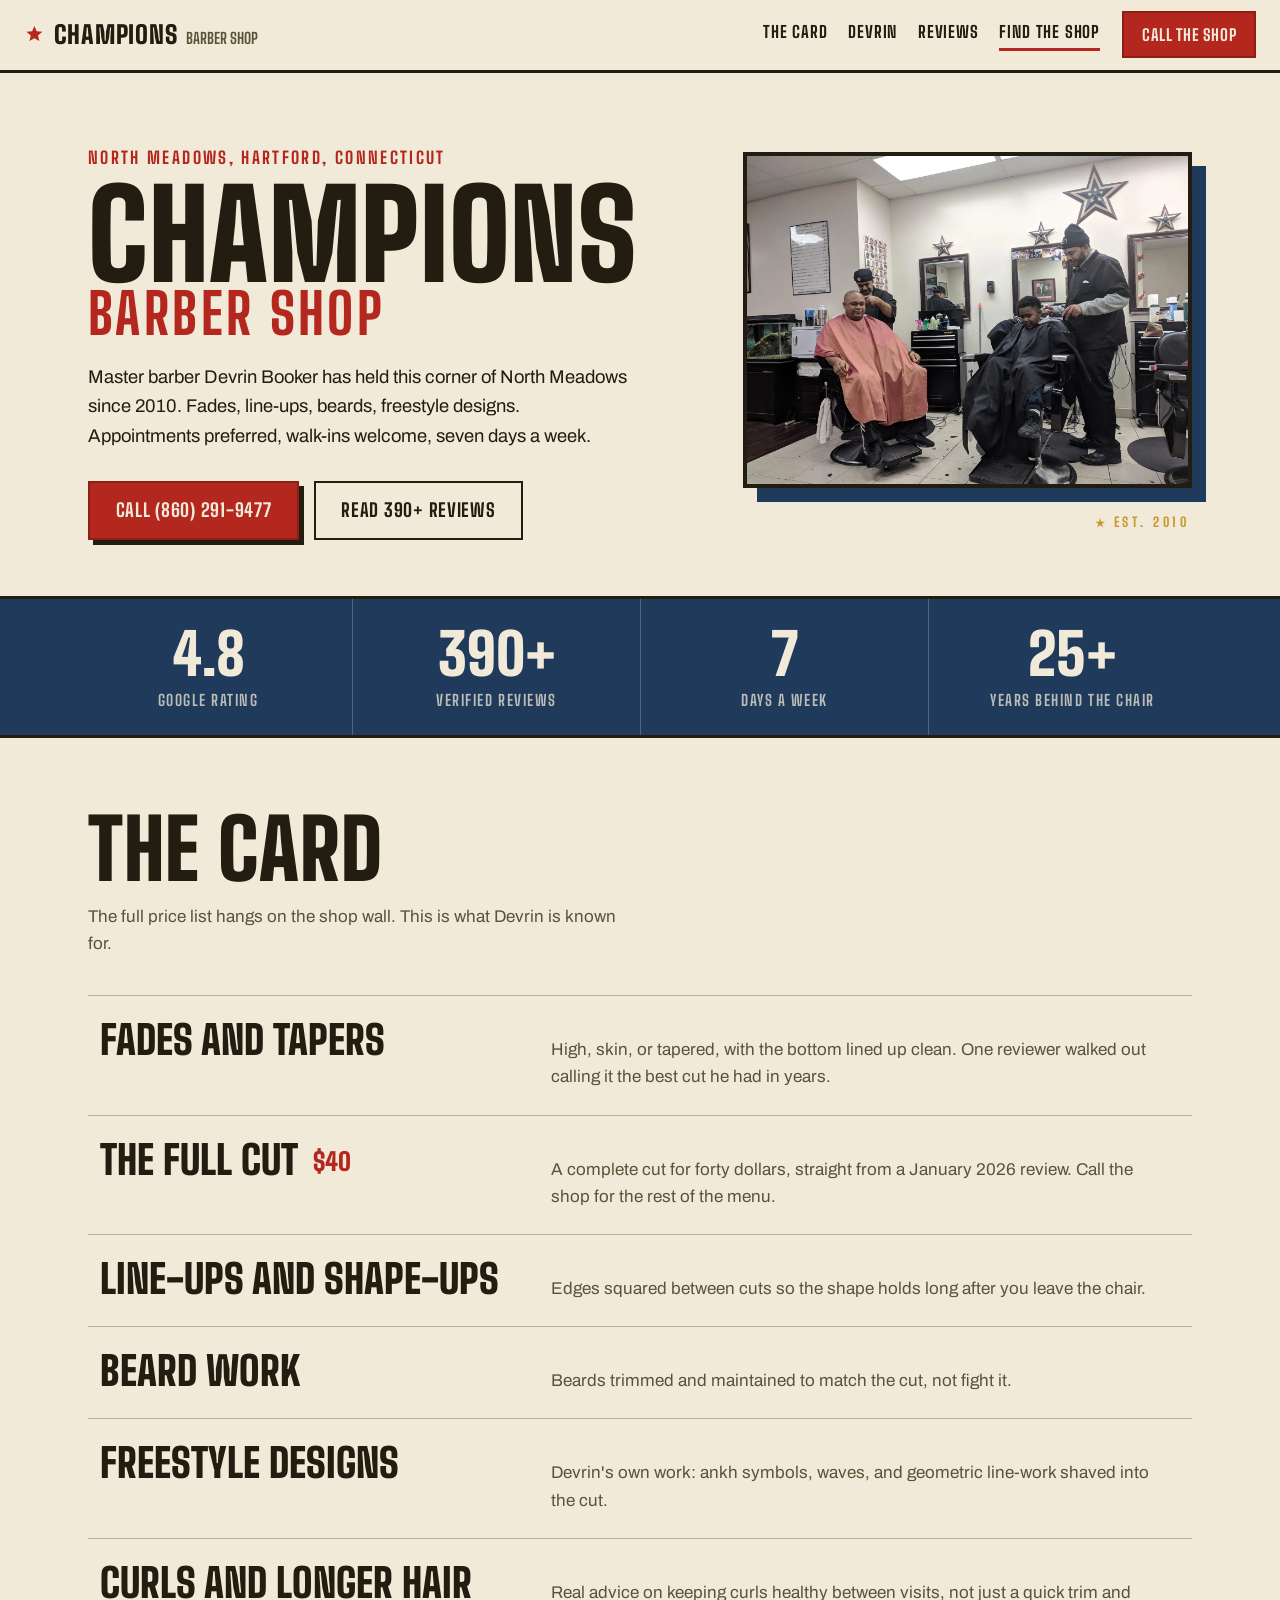
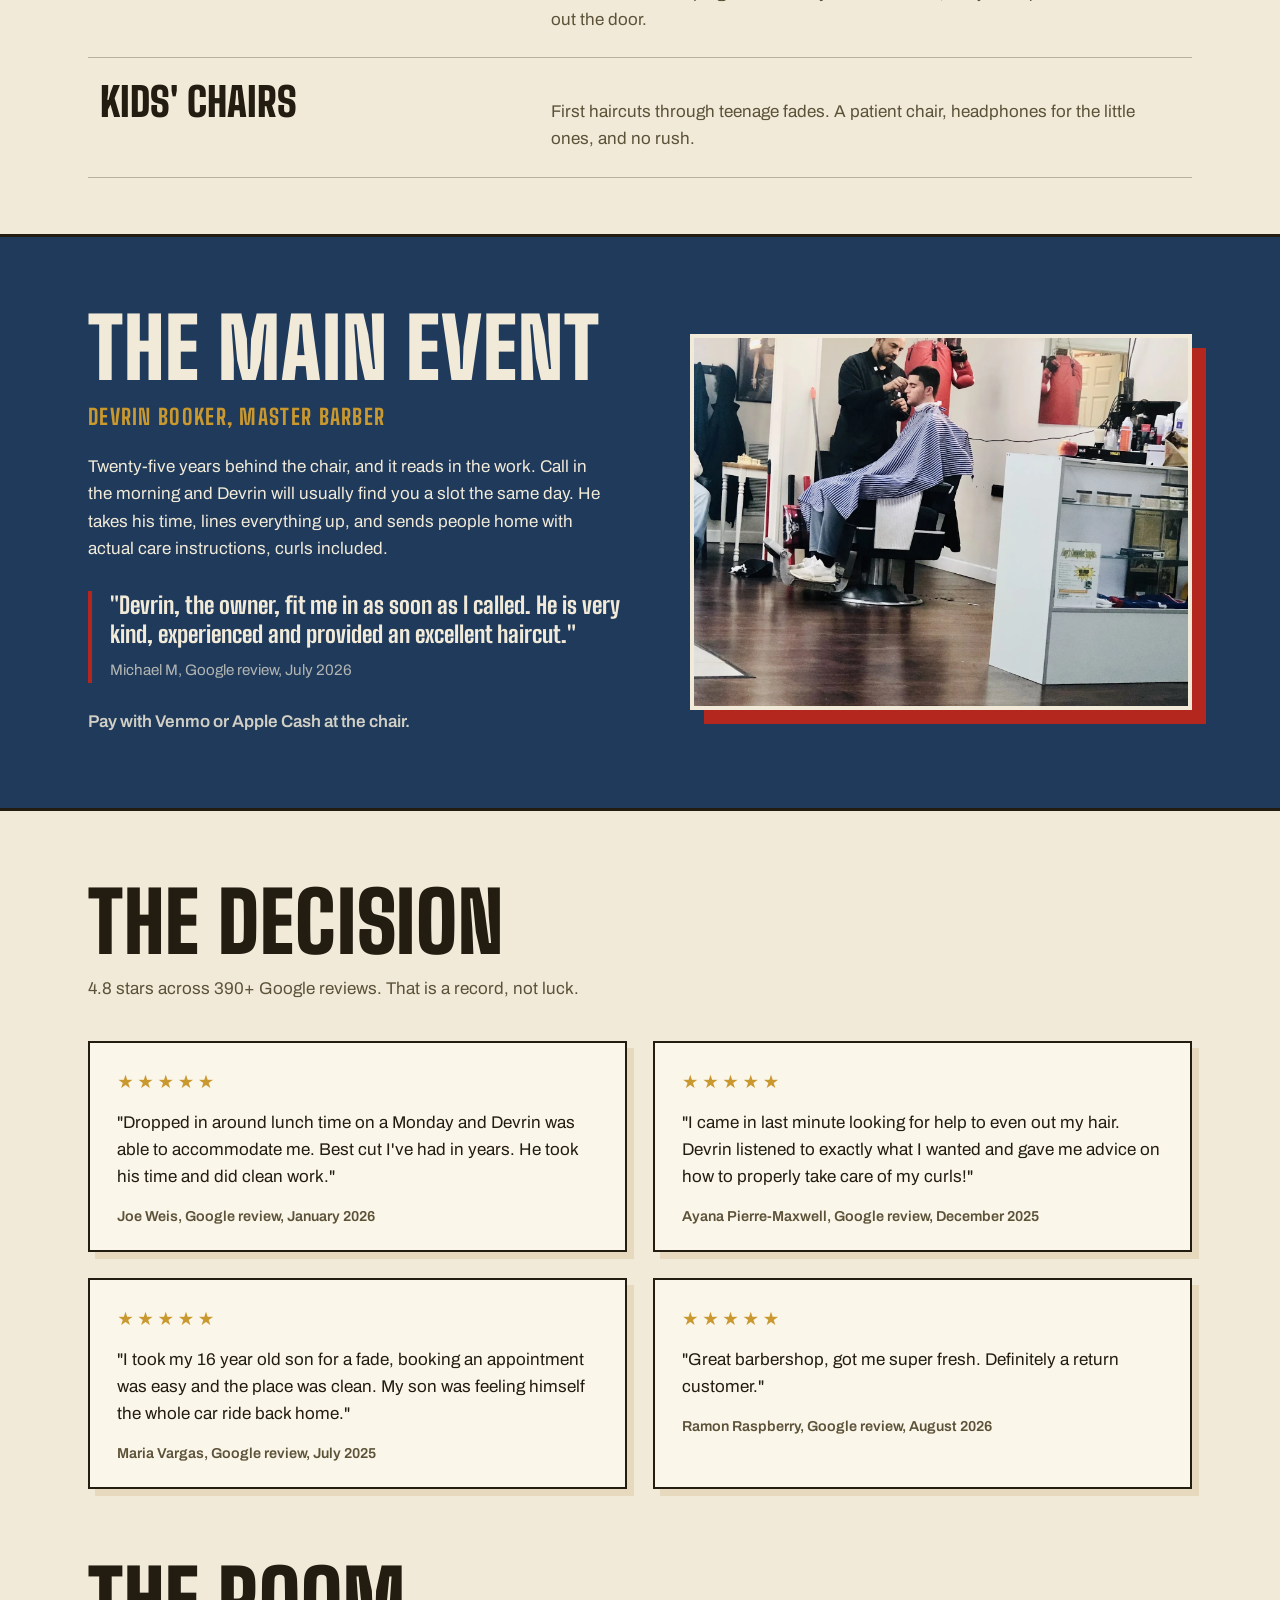
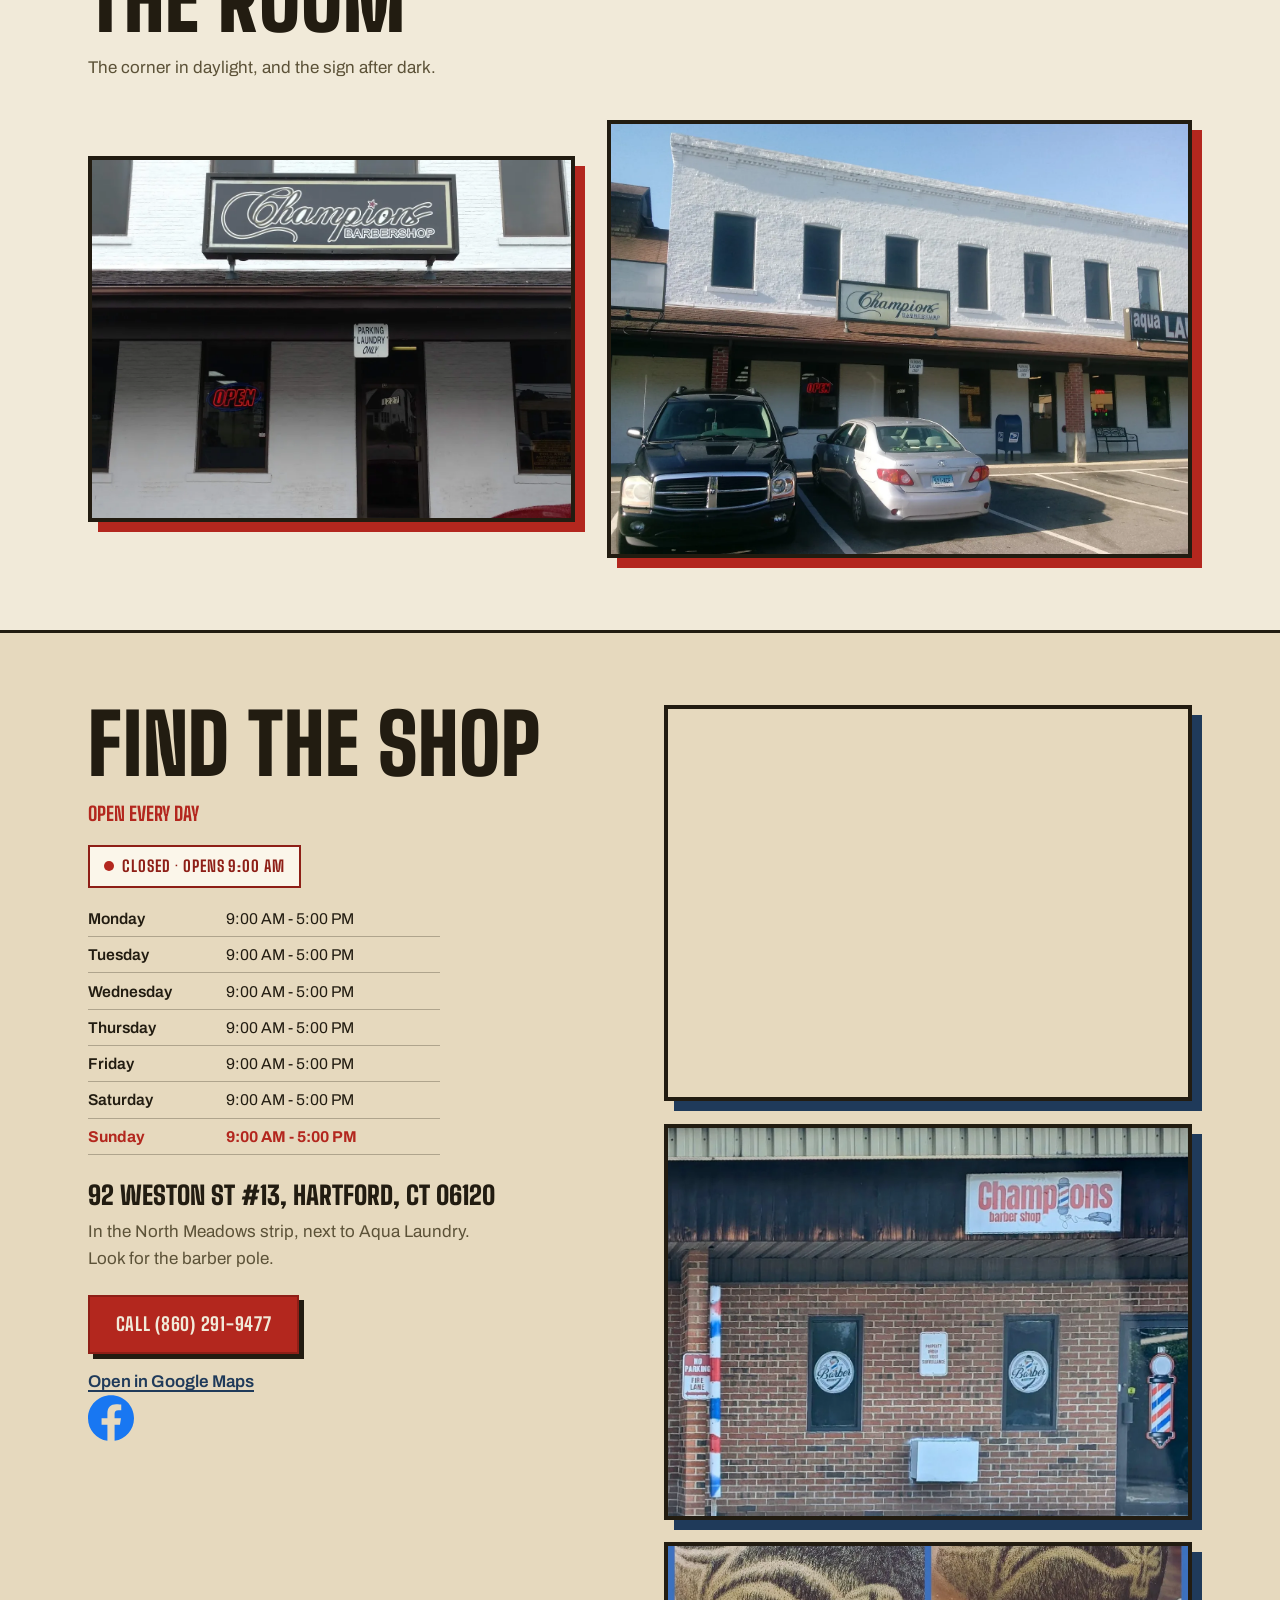
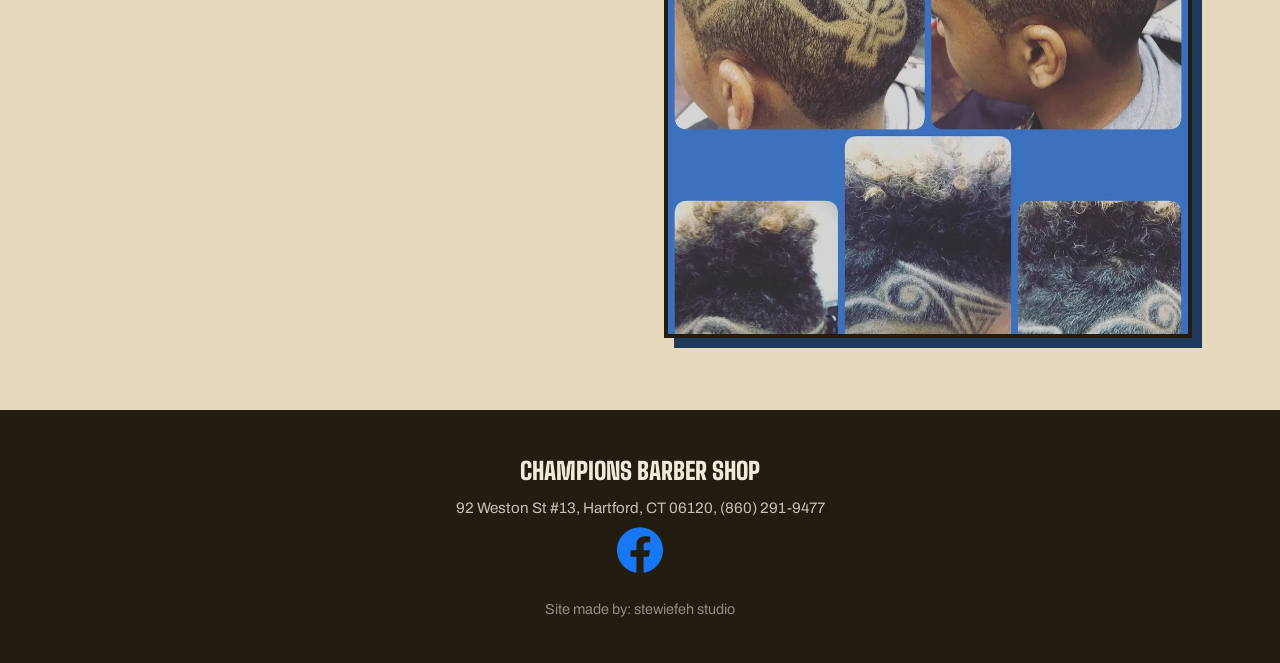
==== commit c8c40c1a: "Polish pass on the original design: webp images, mobile menu, live open/closed badge, scroll reveals" ====
--- a/index.html
+++ b/index.html
@@ -10,11 +10,14 @@
 <meta property="og:description" content="Master barber Devrin Booker. Fades, line-ups, beards, freestyle designs. 4.8 stars across 390+ reviews. Open seven days a week.">
 <meta property="og:type" content="website">
 <meta property="og:image" content="img/storefront-neon.jpg">
+<meta property="og:url" content="https://stewiefeh.github.io/champions-barbershop-hartford/">
+<meta name="twitter:card" content="summary_large_image">
+<meta name="theme-color" content="#F1EAD9">
 <meta property="og:locale" content="en_US">
 <link rel="preconnect" href="https://fonts.googleapis.com">
 <link rel="preconnect" href="https://fonts.gstatic.com" crossorigin>
 <link href="https://fonts.googleapis.com/css2?family=Big+Shoulders:opsz,wght@10..72,500;10..72,700;10..72,900&family=Archivo:wght@400;500;600;700&display=swap" rel="stylesheet">
-<link rel="stylesheet" href="styles.css?v=12">
+<link rel="stylesheet" href="styles.css?v=13">
 <script type="application/ld+json">
 {
   "@context": "https://schema.org",
@@ -50,6 +53,15 @@
     <a href="#visit">Find the Shop</a>
   </nav>
   <a class="btn btn-call" href="tel:+18602919477">Call the shop</a>
+  <button class="menu-btn" type="button" aria-expanded="false" aria-controls="mobileMenu" aria-label="Open menu">
+    <span class="menu-bars" aria-hidden="true"><span></span><span></span><span></span></span>
+  </button>
+  <nav class="mobile-menu" id="mobileMenu" aria-label="Sections" hidden>
+    <a href="#card">The Card</a>
+    <a href="#main-event">Devrin</a>
+    <a href="#decision">Reviews</a>
+    <a href="#visit">Find the Shop</a>
+  </nav>
 </header>
 
 <main>
@@ -68,51 +80,51 @@
     </div>
   </div>
   <figure class="hero-photo">
-    <img src="img/shop-interior.jpg" alt="Inside Champions Barber Shop, two barbers at work with the price list on the wall" width="1200" height="900" loading="eager">
+    <img src="img/shop-interior.webp" alt="Inside Champions Barber Shop, two barbers at work with the price list on the wall" width="1200" height="900" loading="eager">
       <figcaption class="photo-caption"><span class="star" aria-hidden="true">&#9733;</span> Est. 2010</figcaption>
   </figure>
 </section>
 
 <section class="tape" aria-label="The record in numbers">
   <div class="tape-grid">
-    <div class="tape-cell"><span class="tape-num">4.8</span><span class="tape-label">Google rating</span></div>
-    <div class="tape-cell"><span class="tape-num">390+</span><span class="tape-label">verified reviews</span></div>
-    <div class="tape-cell"><span class="tape-num">7</span><span class="tape-label">days a week</span></div>
-    <div class="tape-cell"><span class="tape-num">25+</span><span class="tape-label">years behind the chair</span></div>
+    <div class="tape-cell reveal"><span class="tape-num">4.8</span><span class="tape-label">Google rating</span></div>
+    <div class="tape-cell reveal"><span class="tape-num">390+</span><span class="tape-label">verified reviews</span></div>
+    <div class="tape-cell reveal"><span class="tape-num">7</span><span class="tape-label">days a week</span></div>
+    <div class="tape-cell reveal"><span class="tape-num">25+</span><span class="tape-label">years behind the chair</span></div>
   </div>
 </section>
 
 <section class="card-section" id="card">
-  <div class="section-head">
+  <div class="section-head reveal">
     <h2 class="display">The Card</h2>
     <p class="section-note">The full price list hangs on the shop wall. This is what Devrin is known for.</p>
   </div>
   <ul class="bouts">
-    <li class="bout">
+    <li class="bout reveal">
       <h3>Fades and tapers</h3>
       <p>High, skin, or tapered, with the bottom lined up clean. One reviewer walked out calling it the best cut he had in years.</p>
     </li>
-    <li class="bout">
+    <li class="bout reveal">
       <h3>The full cut <span class="bout-price">$40</span></h3>
       <p>A complete cut for forty dollars, straight from a January 2026 review. Call the shop for the rest of the menu.</p>
     </li>
-    <li class="bout">
+    <li class="bout reveal">
       <h3>Line-ups and shape-ups</h3>
       <p>Edges squared between cuts so the shape holds long after you leave the chair.</p>
     </li>
-    <li class="bout">
+    <li class="bout reveal">
       <h3>Beard work</h3>
       <p>Beards trimmed and maintained to match the cut, not fight it.</p>
     </li>
-    <li class="bout">
+    <li class="bout reveal">
       <h3>Freestyle designs</h3>
       <p>Devrin's own work: ankh symbols, waves, and geometric line-work shaved into the cut.</p>
     </li>
-    <li class="bout">
+    <li class="bout reveal">
       <h3>Curls and longer hair</h3>
       <p>Real advice on keeping curls healthy between visits, not just a quick trim and out the door.</p>
     </li>
-    <li class="bout">
+    <li class="bout reveal">
       <h3>Kids' chairs</h3>
       <p>First haircuts through teenage fades. A patient chair, headphones for the little ones, and no rush.</p>
     </li>
@@ -121,7 +133,7 @@
 
 <section class="main-event" id="main-event">
   <div class="event-inner">
-    <div class="event-copy">
+    <div class="event-copy reveal">
       <h2 class="display display-paper">The Main Event</h2>
       <p class="event-name">Devrin Booker, master barber</p>
       <p>Twenty-five years behind the chair, and it reads in the work. Call in the morning and Devrin will usually find you a slot the same day. He takes his time, lines everything up, and sends people home with actual care instructions, curls included.</p>
@@ -131,38 +143,53 @@
       </blockquote>
       <p class="event-pay">Pay with Venmo or Apple Cash at the chair.</p>
     </div>
-    <figure class="event-photo">
-      <img src="img/punching-bag.jpg" alt="Devrin cutting a client's hair, the shop's red punching bag in the corner behind them" width="1200" height="900">
+    <figure class="event-photo reveal">
+      <img src="img/punching-bag.webp" loading="lazy" alt="Devrin cutting a client's hair, the shop's red punching bag in the corner behind them" width="1200" height="900">
     </figure>
   </div>
 </section>
 
 <section class="decision" id="decision">
-  <div class="section-head">
+  <div class="section-head reveal">
     <h2 class="display">The Decision</h2>
     <p class="section-note">4.8 stars across 390+ Google reviews. That is a record, not luck.</p>
   </div>
   <div class="scorecards">
-    <article class="scorecard">
+    <article class="scorecard reveal">
       <p class="score-stars" aria-label="5 out of 5 stars"><span aria-hidden="true">&#9733;&#9733;&#9733;&#9733;&#9733;</span></p>
       <p class="score-quote">"Dropped in around lunch time on a Monday and Devrin was able to accommodate me. Best cut I've had in years. He took his time and did clean work."</p>
       <p class="score-meta">Joe Weis, Google review, January 2026</p>
     </article>
-    <article class="scorecard">
+    <article class="scorecard reveal">
       <p class="score-stars" aria-label="5 out of 5 stars"><span aria-hidden="true">&#9733;&#9733;&#9733;&#9733;&#9733;</span></p>
       <p class="score-quote">"I came in last minute looking for help to even out my hair. Devrin listened to exactly what I wanted and gave me advice on how to properly take care of my curls!"</p>
       <p class="score-meta">Ayana Pierre-Maxwell, Google review, December 2025</p>
     </article>
-    <article class="scorecard">
+    <article class="scorecard reveal">
       <p class="score-stars" aria-label="5 out of 5 stars"><span aria-hidden="true">&#9733;&#9733;&#9733;&#9733;&#9733;</span></p>
       <p class="score-quote">"I took my 16 year old son for a fade, booking an appointment was easy and the place was clean. My son was feeling himself the whole car ride back home."</p>
       <p class="score-meta">Maria Vargas, Google review, July 2025</p>
     </article>
-    <article class="scorecard">
+    <article class="scorecard reveal">
       <p class="score-stars" aria-label="5 out of 5 stars"><span aria-hidden="true">&#9733;&#9733;&#9733;&#9733;&#9733;</span></p>
       <p class="score-quote">"Great barbershop, got me super fresh. Definitely a return customer."</p>
       <p class="score-meta">Ramon Raspberry, Google review, August 2026</p>
     </article>
+  </div>
+</section>
+
+<section class="room-strip" id="room">
+  <div class="section-head">
+    <h2 class="display">The Room</h2>
+    <p class="section-note">The corner in daylight, and the sign after dark.</p>
+  </div>
+  <div class="room-grid">
+    <button class="room-frame reveal" type="button" aria-label="Enlarge photo of the shopfront in the North Meadows strip">
+      <img src="img/waiting-area.webp" alt="The Champions Barber Shop storefront in the North Meadows strip, next to Aqua Laundry" width="800" height="600" loading="lazy">
+    </button>
+    <button class="room-frame reveal" type="button" aria-label="Enlarge photo of the neon sign lit at night">
+      <img src="img/storefront-neon.webp" alt="The shop's neon Champions sign and OPEN light glowing at night" width="1600" height="900" loading="lazy">
+    </button>
   </div>
 </section>
 
@@ -171,6 +198,7 @@
     <div class="visit-info">
       <h2 class="display">Find the Shop</h2>
       <p class="visit-hours-label">Open every day</p>
+      <p class="open-badge" id="openBadge" hidden></p>
       <table class="hours">
         <caption class="sr-only">Opening hours, every day 9 AM to 5 PM</caption>
         <tbody>
@@ -191,8 +219,8 @@
     </div>
     <div class="visit-photos">
       <iframe class="visit-map" src="https://www.google.com/maps?q=Champions%20Barber%20Shop%2C%2092%20Weston%20St%20%2313%2C%20Hartford%2C%20CT%2006120&output=embed" title="Map showing Champions Barber Shop at 92 Weston St, Hartford" allowfullscreen></iframe>
-      <img src="img/storefront-pole.jpg" alt="The Champions Barber Shop storefront, brick facade with the barber pole out front" width="800" height="600">
-      <img src="img/hair-art.jpg" alt="Freestyle designs shaved into clients' hair: an ankh, waves, and geometric patterns" width="800" height="600">
+      <img src="img/storefront-pole.webp" loading="lazy" alt="The Champions Barber Shop storefront, brick facade with the barber pole out front" width="800" height="600">
+      <img src="img/hair-art.webp" loading="lazy" alt="Freestyle designs shaved into clients' hair: an ankh, waves, and geometric patterns" width="800" height="600">
     </div>
   </div>
 </section>
@@ -206,5 +234,6 @@
   <p class="footer-credit">Site made by: stewiefeh studio</p>
 </footer>
 
+<script src="script.js?v=1" defer></script>
 </body>
 </html>
--- a/styles.css
+++ b/styles.css
@@ -621,3 +621,209 @@
   .topbar { justify-content: space-between; }
   .display { font-size: clamp(2.5rem, 10vw, 3.4rem); }
 }
+
+/* ---------- polish pass: anchors, header, menu, badge, reveals, room, lightbox ---------- */
+
+html { scroll-padding-top: 84px; }
+
+#card, #main-event, #decision, #room, #visit { scroll-margin-top: 84px; }
+
+.topbar { transition: box-shadow 0.2s ease; }
+.topbar.scrolled { box-shadow: 0 6px 18px rgba(34, 28, 17, 0.16); }
+.topnav a.is-active { border-bottom-color: var(--red); }
+
+.menu-btn {
+  display: none;
+  width: 48px;
+  height: 48px;
+  align-items: center;
+  justify-content: center;
+  flex-direction: column;
+  gap: 5px;
+  background: transparent;
+  border: 2px solid var(--ink);
+  cursor: pointer;
+  padding: 0;
+}
+
+.menu-bars { display: block; }
+.menu-bars span {
+  display: block;
+  width: 22px;
+  height: 2px;
+  background: var(--ink);
+  transition: transform 0.2s ease, opacity 0.2s ease;
+}
+
+.menu-btn[aria-expanded="true"] .menu-bars span:nth-child(1) { transform: translateY(7px) rotate(45deg); }
+.menu-btn[aria-expanded="true"] .menu-bars span:nth-child(2) { opacity: 0; }
+.menu-btn[aria-expanded="true"] .menu-bars span:nth-child(3) { transform: translateY(-7px) rotate(-45deg); }
+
+.open-badge {
+  display: inline-flex;
+  align-items: center;
+  gap: 0.55rem;
+  margin-top: 0.9rem;
+  padding: 0.45rem 0.85rem;
+  border: 2px solid var(--ink);
+  background: #FBF6EA;
+  font-family: var(--font-display);
+  font-weight: 700;
+  font-size: 0.98rem;
+  letter-spacing: 0.06em;
+  text-transform: uppercase;
+}
+
+.open-badge .dot {
+  width: 0.62rem;
+  height: 0.62rem;
+  border-radius: 50%;
+  background: #2E7D32;
+  flex: none;
+}
+
+.open-badge.is-open .dot { background: #2E7D32; }
+.open-badge.is-closed { border-color: var(--red-deep); color: var(--red-deep); }
+.open-badge.is-closed .dot { background: var(--red); }
+
+.hours tr.is-today th, .hours tr.is-today td { color: var(--red); font-weight: 700; }
+
+.js .reveal {
+  opacity: 0;
+  transform: translateY(18px);
+  transition: opacity 0.55s ease, transform 0.55s cubic-bezier(0.2, 0.8, 0.3, 1);
+}
+
+.js .reveal.is-in { opacity: 1; transform: none; }
+
+.js .bouts .reveal:nth-child(2) { transition-delay: 0.06s; }
+.js .bouts .reveal:nth-child(3) { transition-delay: 0.12s; }
+.js .bouts .reveal:nth-child(4) { transition-delay: 0.18s; }
+.js .bouts .reveal:nth-child(5) { transition-delay: 0.24s; }
+.js .bouts .reveal:nth-child(6) { transition-delay: 0.3s; }
+.js .bouts .reveal:nth-child(7) { transition-delay: 0.36s; }
+.js .scorecards .reveal:nth-child(2) { transition-delay: 0.08s; }
+.js .scorecards .reveal:nth-child(3) { transition-delay: 0.16s; }
+.js .scorecards .reveal:nth-child(4) { transition-delay: 0.24s; }
+
+.room-strip { max-width: 72rem; margin: 0 auto; padding: 0 1.5rem 4.5rem; }
+
+.room-grid {
+  margin-top: 2.4rem;
+  display: grid;
+  grid-template-columns: 1fr 1.2fr;
+  gap: 2rem;
+}
+
+.room-frame {
+  padding: 0;
+  border: none;
+  background: none;
+  cursor: zoom-in;
+}
+
+.room-frame img {
+  border: 4px solid var(--ink);
+  box-shadow: 10px 10px 0 var(--red);
+  aspect-ratio: 4 / 3;
+  object-fit: cover;
+  width: 100%;
+  transition: transform 0.25s ease, box-shadow 0.25s ease;
+}
+
+.room-frame:hover img,
+.room-frame:focus-visible img {
+  transform: translate(-2px, -2px);
+  box-shadow: 13px 13px 0 var(--red);
+}
+
+.lightbox {
+  position: fixed;
+  inset: 0;
+  z-index: 60;
+  display: flex;
+  align-items: center;
+  justify-content: center;
+  padding: 4rem 1.5rem 3.5rem;
+  background: rgba(24, 19, 9, 0.9);
+}
+
+.lightbox[hidden] { display: none; }
+
+.lightbox img {
+  max-width: min(94vw, 64rem);
+  max-height: 82vh;
+  width: auto;
+  height: auto;
+  border: 4px solid var(--paper);
+  box-shadow: 14px 14px 0 rgba(0, 0, 0, 0.4);
+}
+
+.lightbox-close {
+  position: absolute;
+  top: 1rem;
+  right: 1rem;
+  width: 48px;
+  height: 48px;
+  font-family: var(--font-display);
+  font-weight: 700;
+  font-size: 1.3rem;
+  background: var(--paper);
+  color: var(--ink);
+  border: 2px solid var(--ink);
+  cursor: pointer;
+}
+
+.lightbox-close:hover { background: var(--red); color: var(--paper); border-color: var(--red-deep); }
+
+.lightbox-cap {
+  position: absolute;
+  bottom: 1.1rem;
+  left: 1.5rem;
+  right: 1.5rem;
+  margin: 0;
+  color: var(--paper);
+  font-family: var(--font-display);
+  font-weight: 600;
+  font-size: 0.95rem;
+  letter-spacing: 0.08em;
+  text-transform: uppercase;
+  text-align: center;
+}
+
+@media (max-width: 700px) {
+  .menu-btn { display: inline-flex; }
+  .mobile-menu[hidden] { display: none; }
+  .mobile-menu {
+    position: absolute;
+    top: 100%;
+    left: 0;
+    right: 0;
+    z-index: 30;
+    display: flex;
+    flex-direction: column;
+    background: var(--paper);
+    border-bottom: 3px solid var(--ink);
+    box-shadow: 0 10px 18px rgba(34, 28, 17, 0.18);
+    padding: 0.2rem 1.5rem 0.9rem;
+  }
+  .mobile-menu a {
+    font-family: var(--font-display);
+    font-weight: 700;
+    font-size: 1.45rem;
+    text-transform: uppercase;
+    letter-spacing: 0.04em;
+    text-decoration: none;
+    color: var(--ink);
+    padding: 0.75rem 0.15rem;
+    border-top: 1px solid var(--line);
+  }
+  .room-grid { grid-template-columns: 1fr; gap: 1.6rem; }
+  .lightbox-cap { left: 4rem; right: 4rem; }
+}
+
+@media (prefers-reduced-motion: reduce) {
+  .js .reveal { opacity: 1; transform: none; transition: none; }
+  .topbar { transition: none; }
+  .room-frame img { transition: none; }
+}
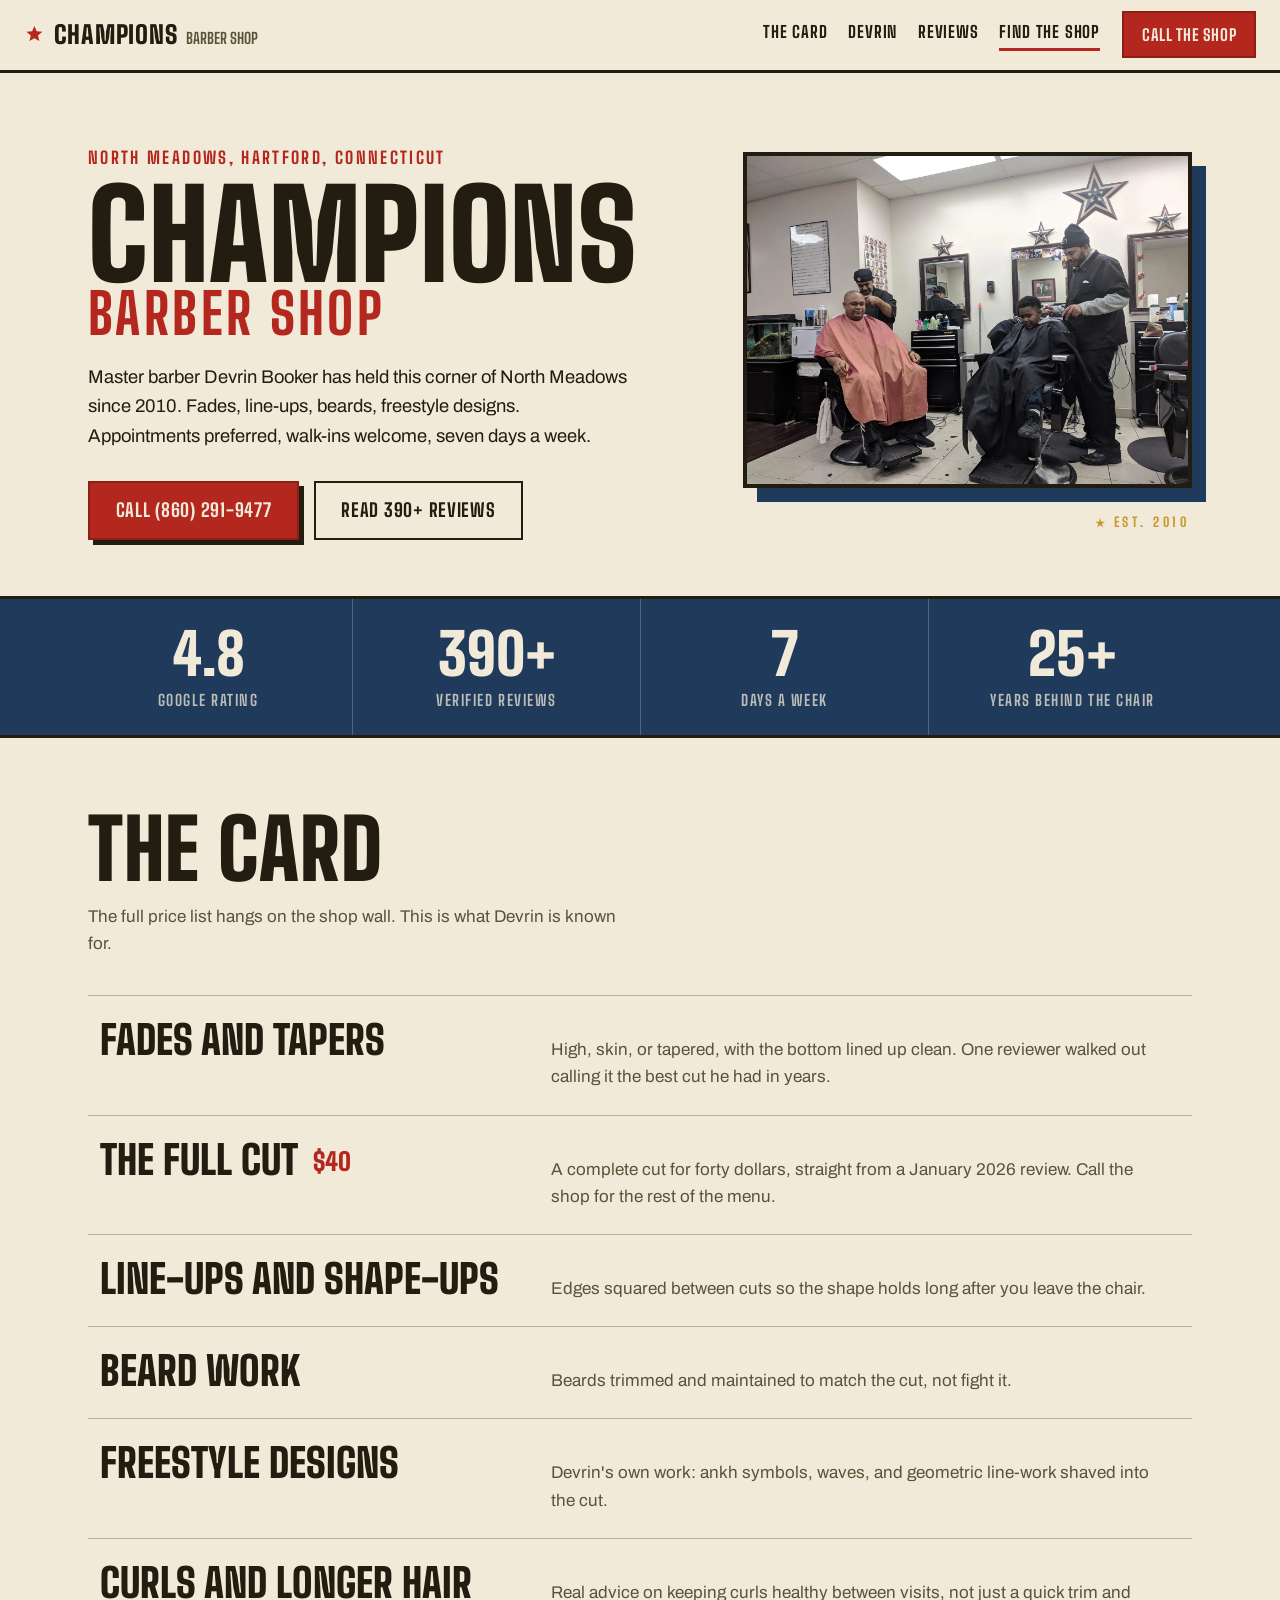
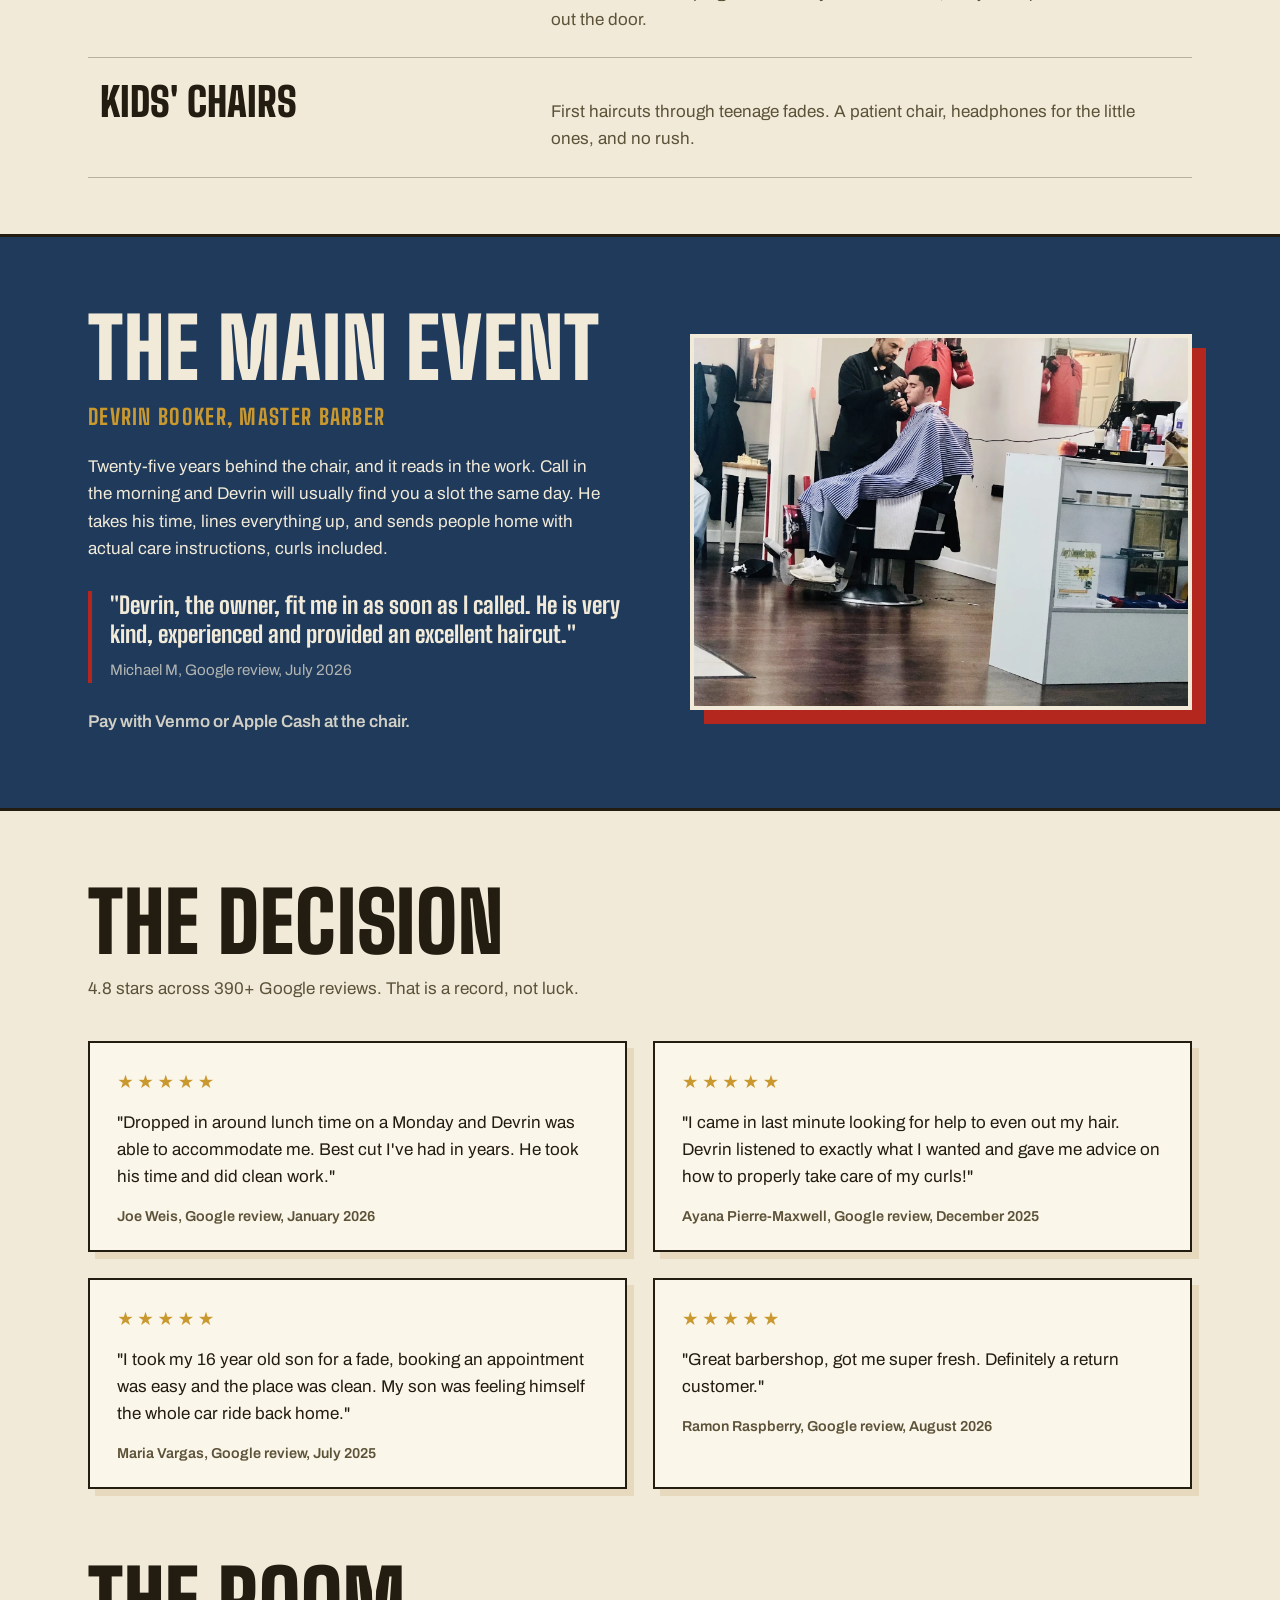
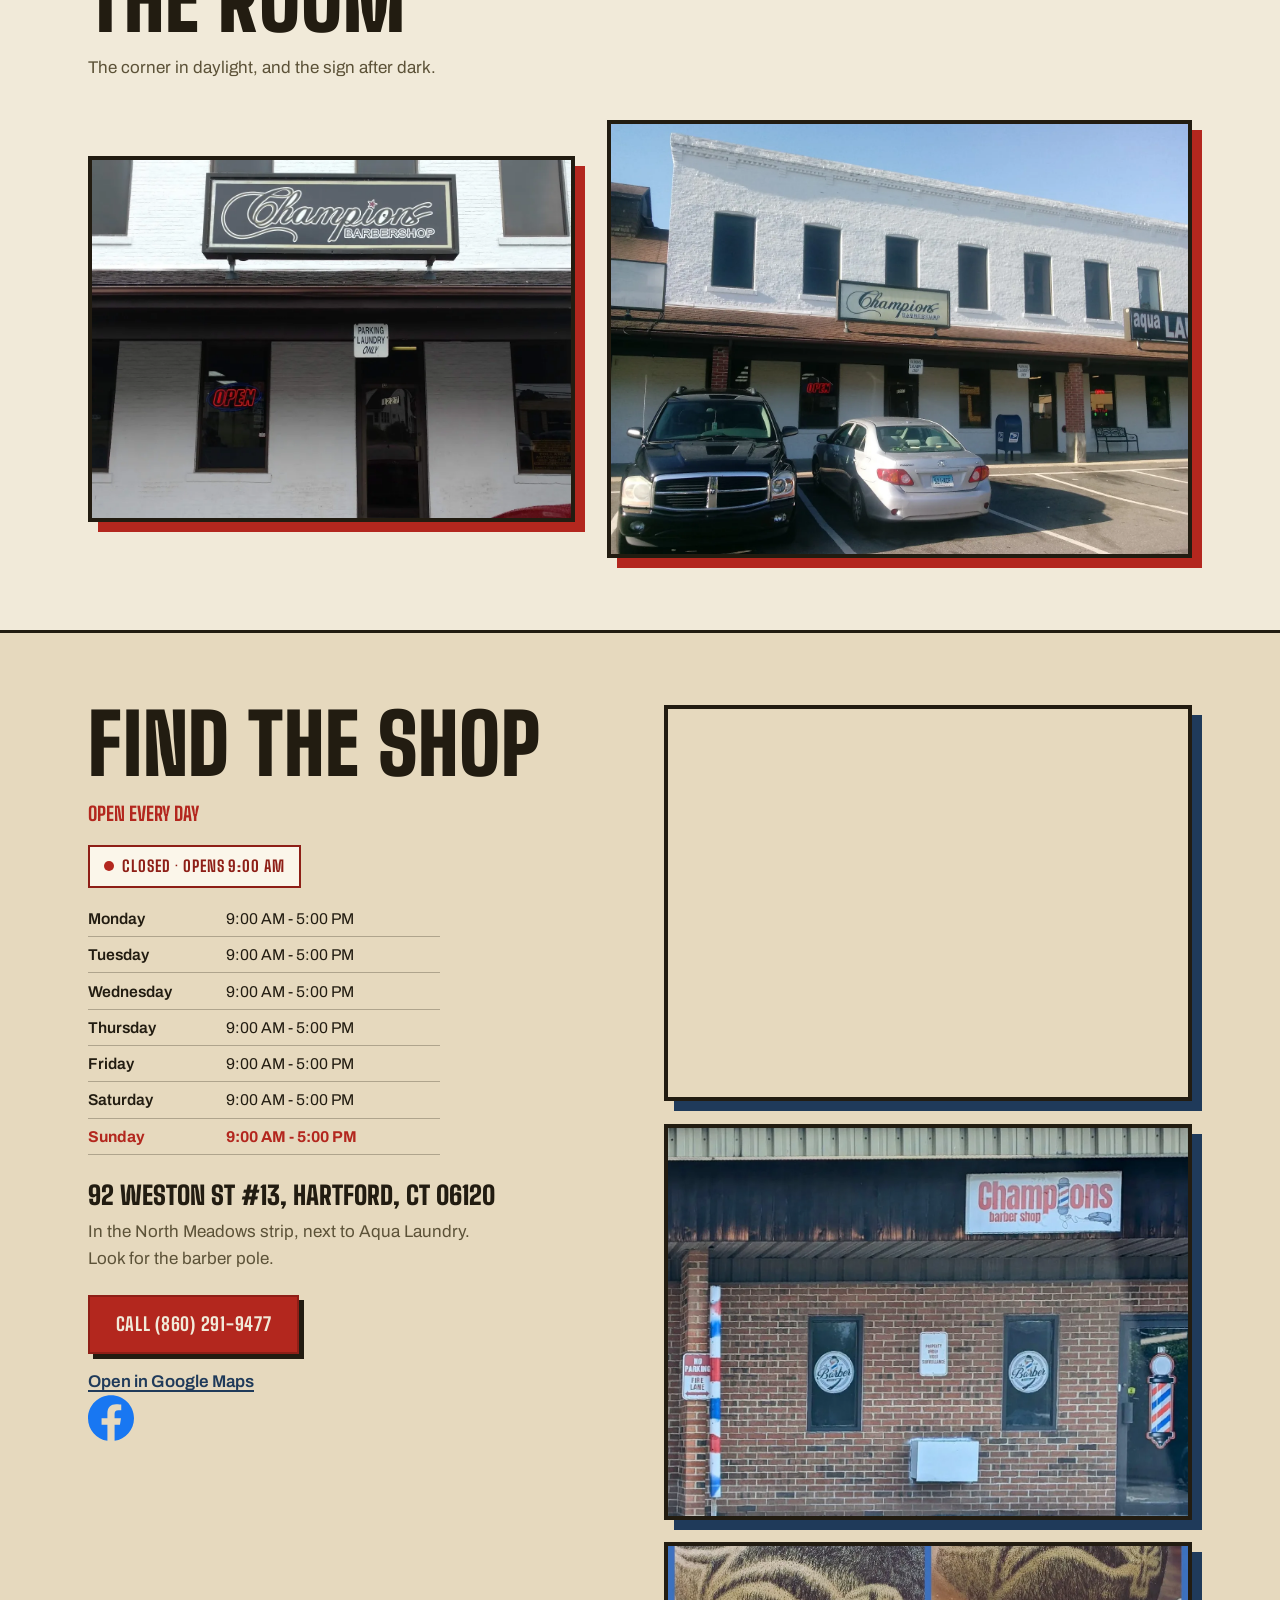
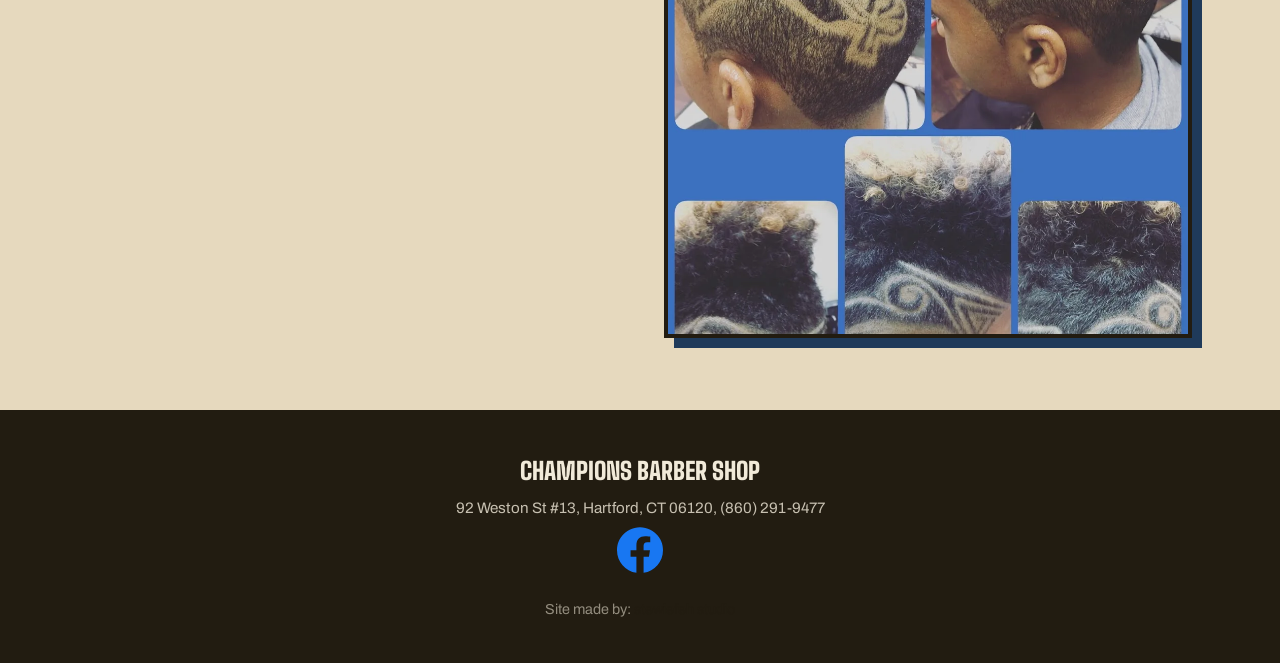
==== commit b0154bcc: "Link the footer credit to stewiefeh studio" ====
--- a/index.html
+++ b/index.html
@@ -231,7 +231,7 @@
   <p class="footer-name">Champions Barber Shop</p>
   <p class="footer-line">92 Weston St #13, Hartford, CT 06120, (860) 291-9477</p>
   <p class="footer-line"><a class="fb-btn" href="https://www.facebook.com/dchampionsbarberct/" target="_blank" rel="noopener" aria-label="Champions Barber Shop on Facebook" title="Facebook"><svg viewBox="0 0 24 24" aria-hidden="true" focusable="false"><path d="M24 12.073c0-6.627-5.373-12-12-12s-12 5.373-12 12c0 5.99 4.388 10.954 10.125 11.854v-8.385H7.078v-3.47h3.047V9.43c0-3.007 1.792-4.669 4.533-4.669 1.312 0 2.686.235 2.686.235v2.953H15.83c-1.491 0-1.956.925-1.956 1.874v2.25h3.328l-.532 3.47h-2.796v8.385C19.612 23.027 24 18.062 24 12.073z"/></svg></a></p>
-  <p class="footer-credit">Site made by: stewiefeh studio</p>
+  <p class="footer-credit">Site made by: <a href="https://stewiefeh.github.io/stewiefeh-studio/">stewiefeh studio</a></p>
 </footer>
 
 <script src="script.js?v=1" defer></script>
--- a/styles.css
+++ b/styles.css
@@ -646,14 +646,23 @@
   padding: 0;
 }
 
-.menu-bars { display: block; }
+.menu-bars {
+  position: relative;
+  display: block;
+  width: 22px;
+  height: 16px;
+}
 .menu-bars span {
-  display: block;
+  position: absolute;
+  left: 0;
   width: 22px;
   height: 2px;
   background: var(--ink);
   transition: transform 0.2s ease, opacity 0.2s ease;
 }
+.menu-bars span:nth-child(1) { top: 0; }
+.menu-bars span:nth-child(2) { top: 7px; }
+.menu-bars span:nth-child(3) { top: 14px; }
 
 .menu-btn[aria-expanded="true"] .menu-bars span:nth-child(1) { transform: translateY(7px) rotate(45deg); }
 .menu-btn[aria-expanded="true"] .menu-bars span:nth-child(2) { opacity: 0; }
@@ -827,3 +836,5 @@
   .topbar { transition: none; }
   .room-frame img { transition: none; }
 }
+.footer-credit a { color: var(--ink); text-decoration: underline; text-decoration-thickness: 2px; text-underline-offset: 3px; }
+.footer-credit a:hover { color: var(--red); }
